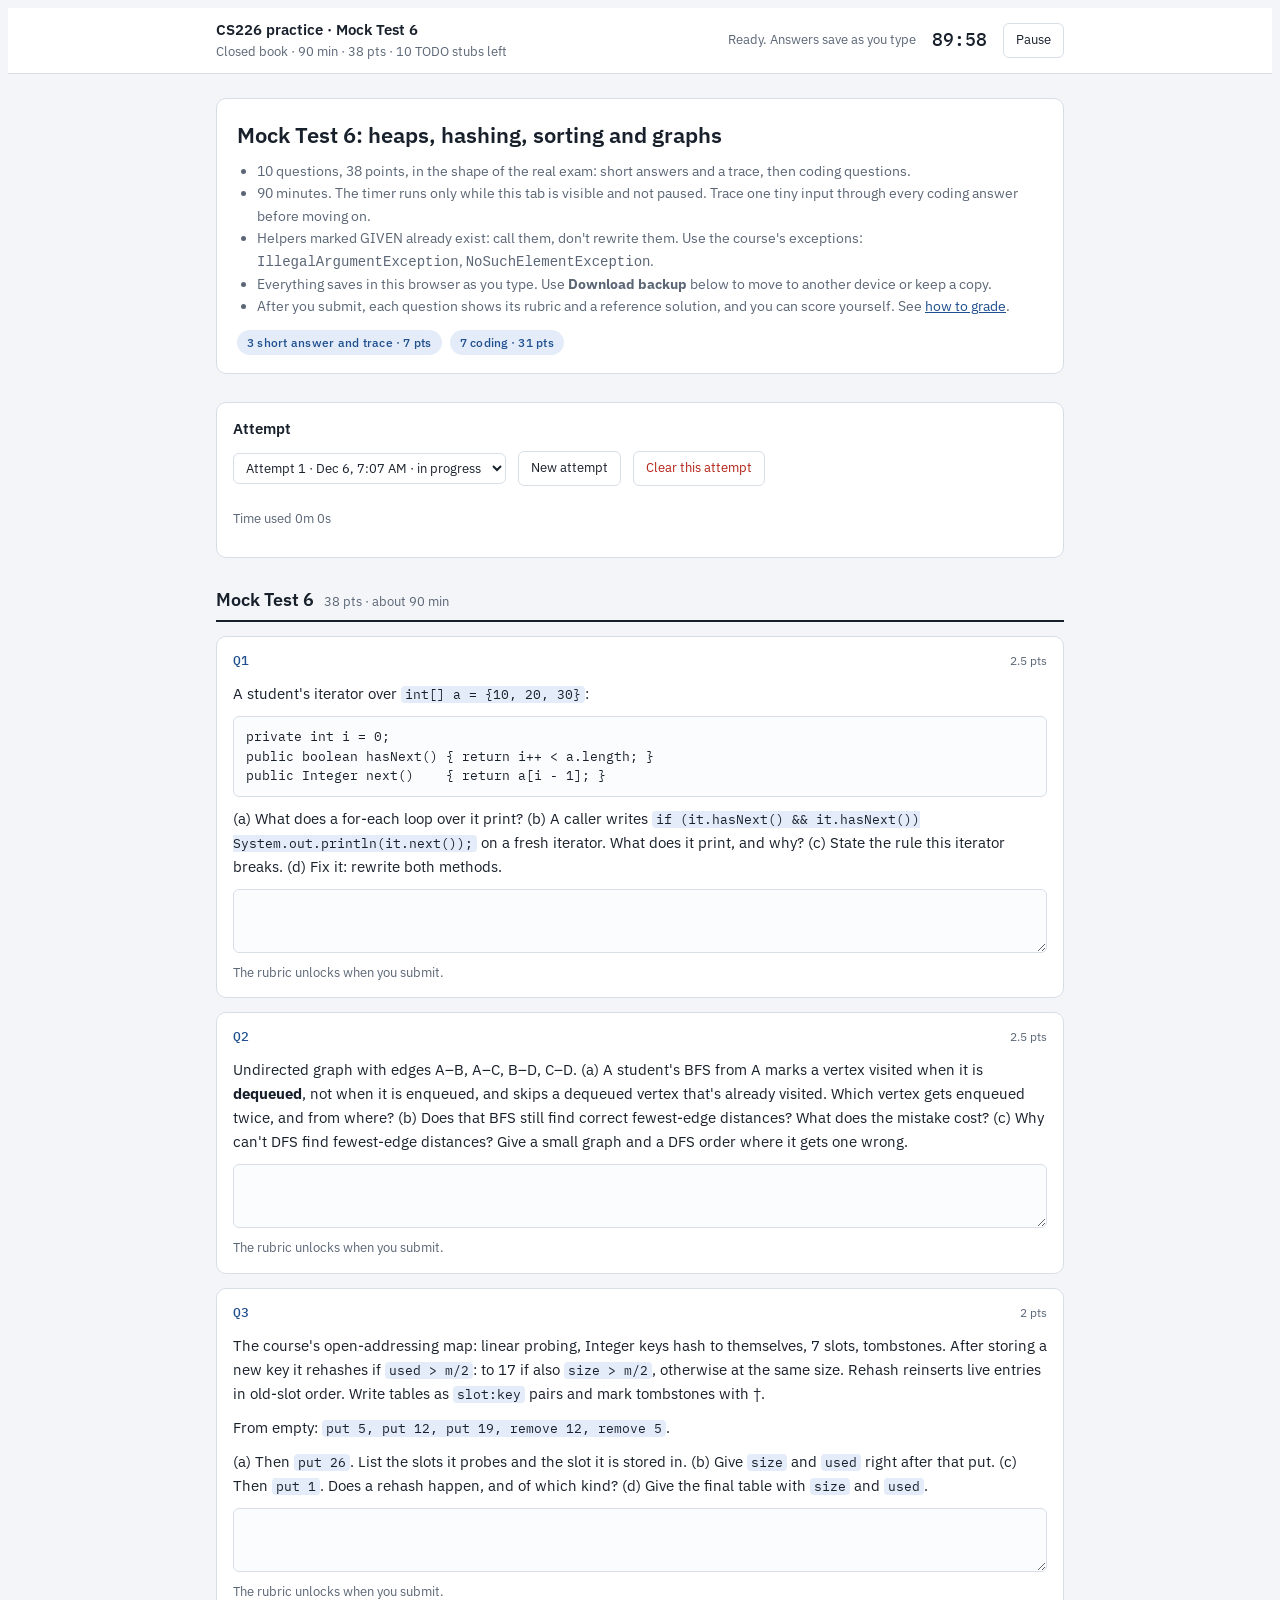
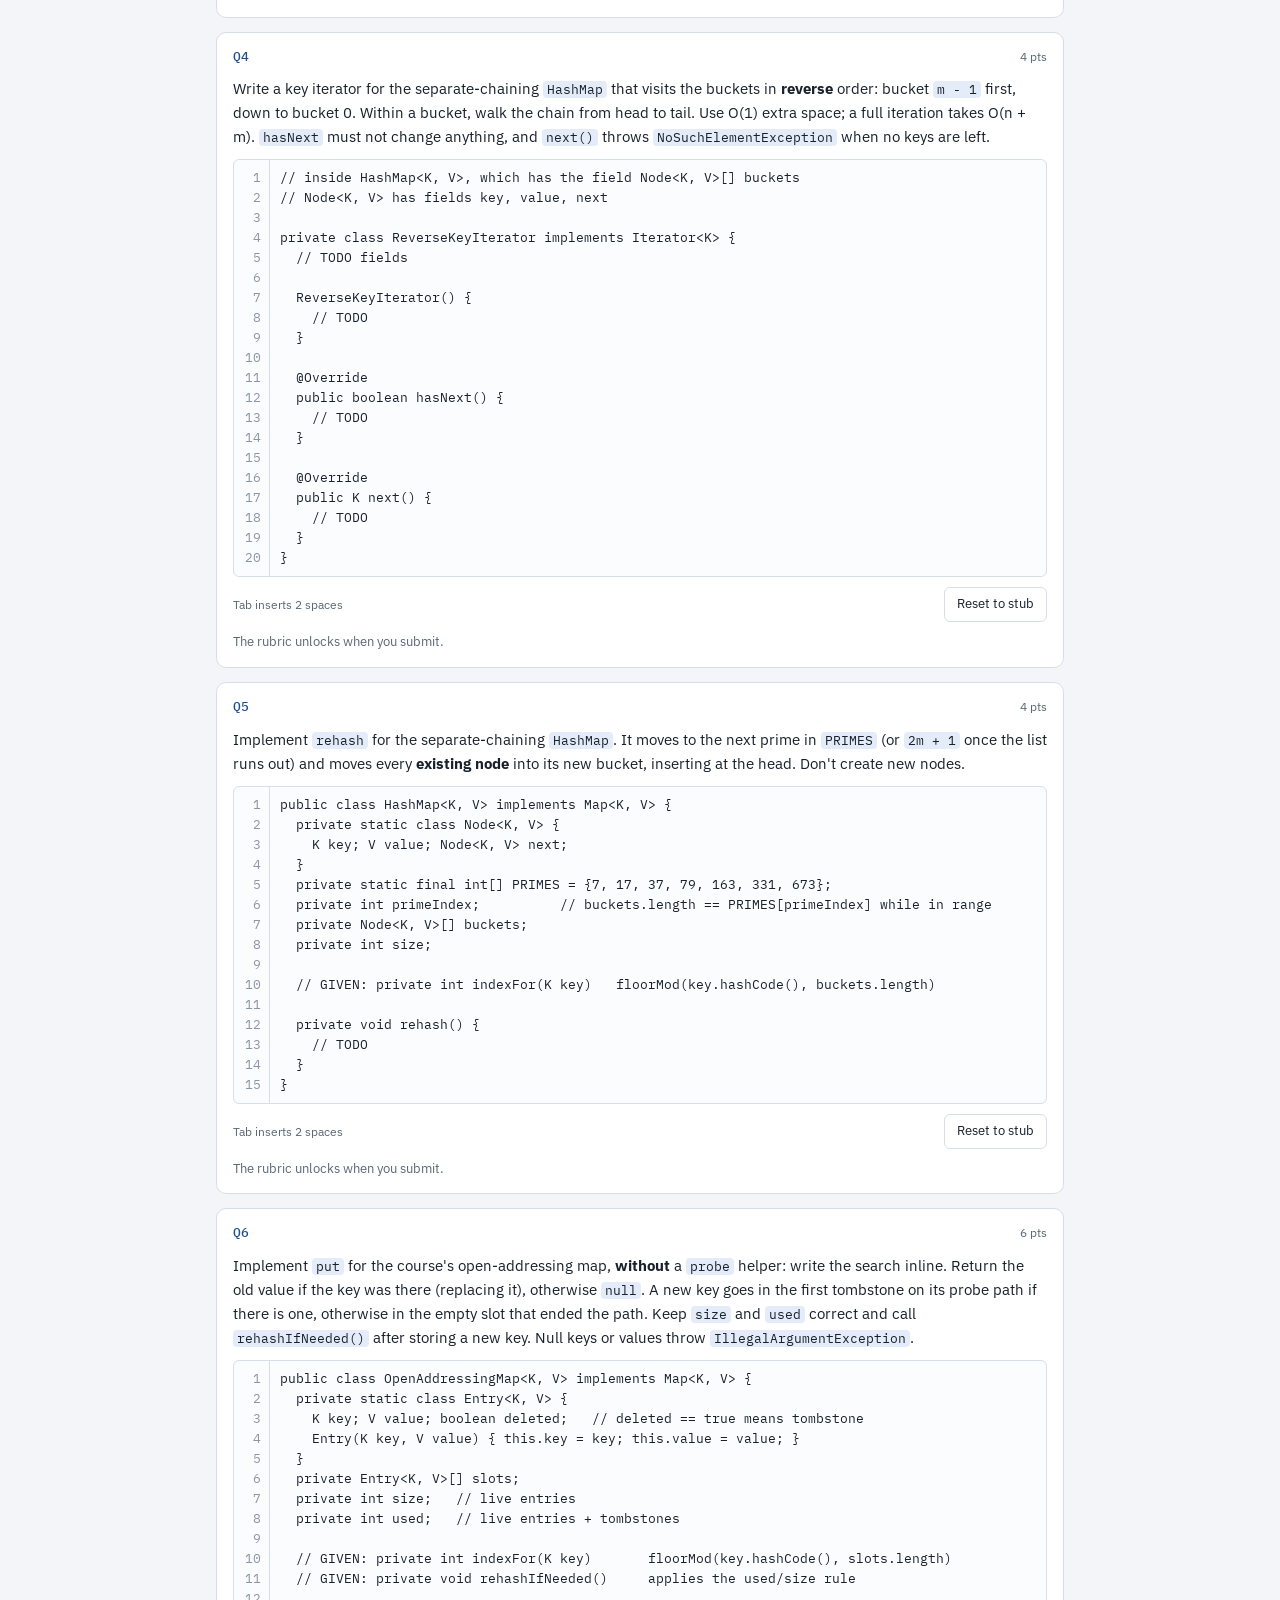
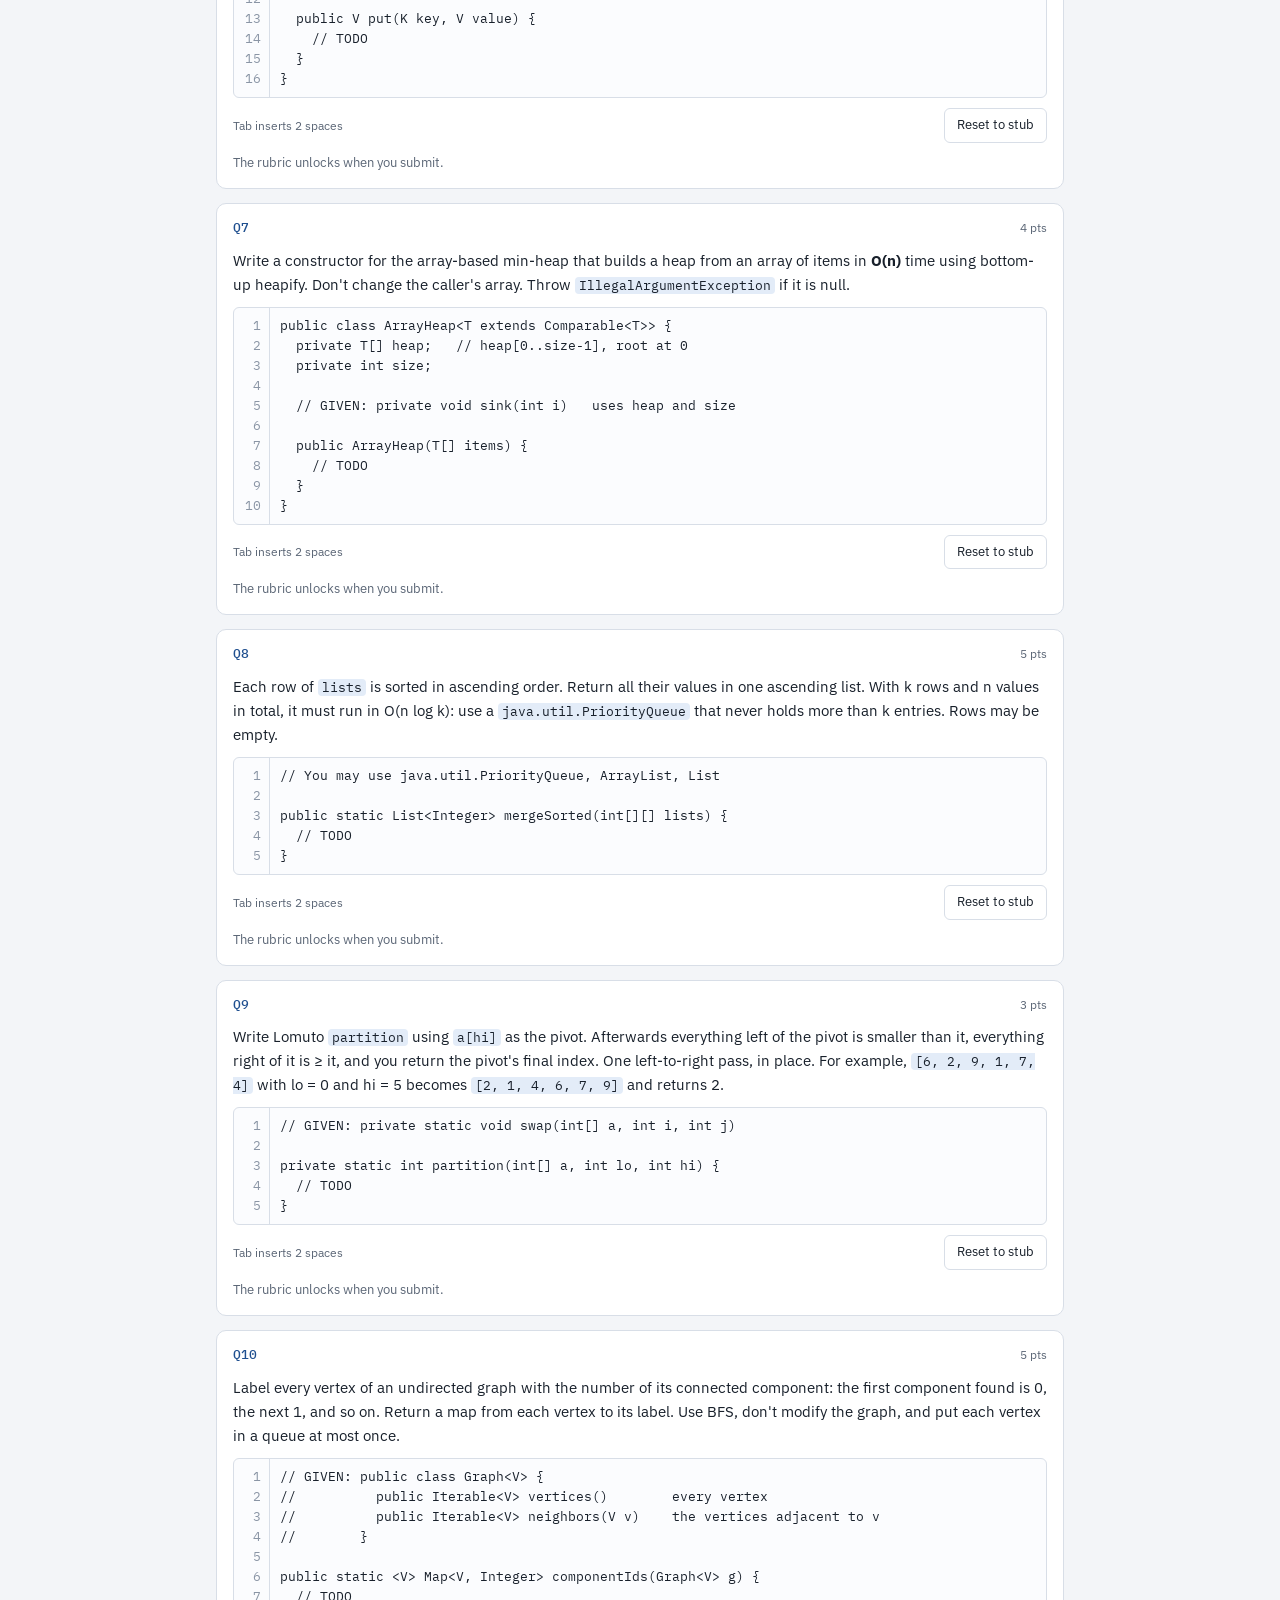
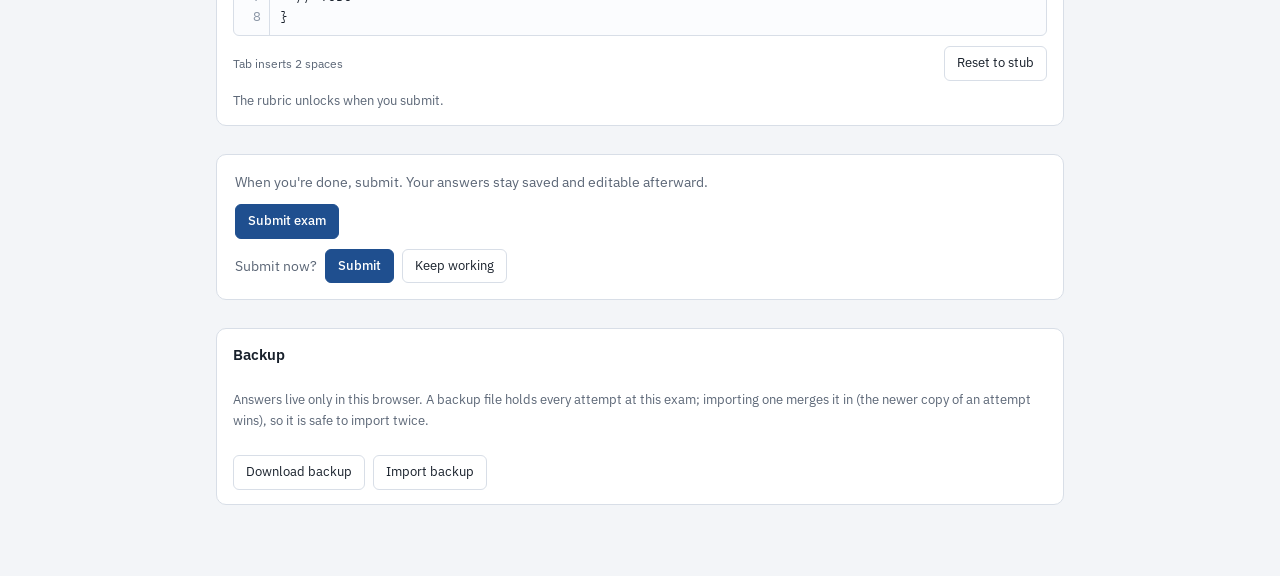
==== exams/mock-6.html @ 5796850c "Add Mock Test 6 Iterators, BFS marking and DFS distances, tombstone reuse with a same-size rehash, r" ====
<!doctype html>
<html lang="en">
<head>
<meta charset="utf-8">
<meta name="viewport" content="width=device-width,initial-scale=1,viewport-fit=cover">
<title>CS226 Mock Test 6</title>
<link rel="icon" href="data:image/svg+xml,%3Csvg xmlns=%27http://www.w3.org/2000/svg%27 viewBox=%270 0 16 16%27%3E%3Crect width=%2716%27 height=%2716%27 rx=%273%27 fill=%27%231f4f8f%27/%3E%3C/svg%3E">
<link rel="preconnect" href="https://fonts.googleapis.com">
<link rel="preconnect" href="https://fonts.gstatic.com" crossorigin>
<link rel="stylesheet" href="https://fonts.googleapis.com/css2?family=IBM+Plex+Sans:wght@400;500;600&family=IBM+Plex+Mono:wght@400;500&display=swap">
<link rel="stylesheet" href="../assets/site.css">
</head>
<body>
<div class="bar">
  <div class="bar-in">
    <div>
      <div class="bar-title"><a href="../index.html">CS226 practice</a> · Mock Test 6</div>
      <div class="bar-sub">Closed book · 90 min · 38 pts · <span id="todoCount">0</span> TODO stubs left</div>
    </div>
    <span class="spacer"></span>
    <span class="status" id="status" aria-live="polite">Loading…</span>
    <span class="timer" id="timer" aria-label="Time remaining">90:00</span>
    <button id="pauseBtn" type="button">Pause</button>
  </div>
</div>

<main class="wrap">
  <div class="banner err" id="storageBanner" hidden><span class="msg"></span><button type="button" onclick="document.getElementById('exportBtn').click()">Download backup</button></div>
  <div class="banner" id="tabBanner" hidden><span class="msg">This exam was changed in another tab while you were typing here.</span><button type="button" id="loadTheirsBtn">Load the other tab's version</button><button type="button" id="keepMineBtn">Keep mine</button></div>

  <div class="cover">
    <h1>Mock Test 6: heaps, hashing, sorting and graphs</h1>
    <ul>
      <li>10 questions, 38 points, in the shape of the real exam: short answers and a trace, then coding questions.</li>
      <li>90 minutes. The timer runs only while this tab is visible and not paused. Trace one tiny input through every coding answer before moving on.</li>
      <li>Helpers marked GIVEN already exist: call them, don't rewrite them. Use the course's exceptions: <code>IllegalArgumentException</code>, <code>NoSuchElementException</code>.</li>
      <li>Everything saves in this browser as you type. Use <b>Download backup</b> below to move to another device or keep a copy.</li>
      <li>After you submit, each question shows its rubric and a reference solution, and you can score yourself. See <a href="https://github.com/ramlukn/cs226-exam3-practice/blob/main/docs/grading.md">how to grade</a>.</li>
    </ul>
    <div class="rubric"><span class="chip">3 short answer and trace · 7 pts</span><span class="chip">7 coding · 31 pts</span></div>
  </div>

  <div class="panel" aria-labelledby="attH">
    <h2 id="attH">Attempt</h2>
    <div class="attempt-row">
      <select id="attemptSelect" aria-label="Choose an attempt"></select>
      <button type="button" id="newAttemptBtn">New attempt</button>
      <button type="button" id="deleteAttemptBtn" class="danger">Delete this attempt</button>
    </div>
    <p class="small" id="attemptInfo"></p>
  </div>

  <section class="part" aria-labelledby="pa">
    <div class="part-h"><h2 id="pa">Mock Test 6</h2><span>38 pts · about 90 min</span></div>
<div class="q"><div class="q-h"><span class="q-id">Q1</span><span class="q-pts">2.5 pts</span></div><p>A student's iterator over <code>int[] a = {10, 20, 30}</code>:</p>
<pre class="show">private int i = 0;
public boolean hasNext() { return i++ &lt; a.length; }
public Integer next()    { return a[i - 1]; }</pre>
<p>(a) What does a for-each loop over it print? (b) A caller writes <code>if (it.hasNext() &amp;&amp; it.hasNext()) System.out.println(it.next());</code> on a fresh iterator. What does it print, and why? (c) State the rule this iterator breaks. (d) Fix it: rewrite both methods.</p><textarea class="ans field ex" id="Q1" aria-label="Answer Q1"></textarea><p class="lock">The rubric unlocks when you submit.</p><details class="rub exam" hidden><summary>Rubric and reference solution</summary><p class="rub-h">2.5 pts. Start from 0 and add each item the answer earns; penalties come off at the end.</p><ul class="items"><li><b>+0.5</b><span>(a) 10 20 30: a for-each calls hasNext exactly once before each next, so the extra increment lines up</span></li><li><b>+0.75</b><span>(b) Prints 20: each hasNext call moves i, so the second call skips 10</span></li><li><b>+0.75</b><span>(c) hasNext must not change the iterator's state: callers may call it any number of times before next</span></li><li><b>+0.5</b><span>(d) <code>hasNext</code> returns <code>i &lt; a.length</code>; <code>next</code> checks hasNext (throwing NoSuchElementException), then returns <code>a[i++]</code></span></li><li class="pen"><b>−0.125</b><span>Right outputs with no reason</span></li></ul><div class="refsol"><p>(a) 10 20 30. (b) First hasNext: 0 &lt; 3, i becomes 1. Second: 1 &lt; 3, i becomes 2. <code>next()</code> returns <code>a[1]</code> = 20. (c) <code>hasNext</code> only looks; <code>next</code> is the only method that moves. (d)</p>
<pre class="show">public boolean hasNext() { return i &lt; a.length; }
public Integer next() {
  if (!hasNext()) throw new NoSuchElementException();
  return a[i++];
}</pre></div></details><label class="score" hidden>Your score <input type="number" class="sc" data-for="Q1" min="0" max="2.5" step="0.125" inputmode="decimal"> / 2.5</label></div>
<div class="q"><div class="q-h"><span class="q-id">Q2</span><span class="q-pts">2.5 pts</span></div><p>Undirected graph with edges A–B, A–C, B–D, C–D. (a) A student's BFS from A marks a vertex visited when it is <b>dequeued</b>, not when it is enqueued, and skips a dequeued vertex that's already visited. Which vertex gets enqueued twice, and from where? (b) Does that BFS still find correct fewest-edge distances? What does the mistake cost? (c) Why can't DFS find fewest-edge distances? Give a small graph and a DFS order where it gets one wrong.</p><textarea class="ans field ex" id="Q2" aria-label="Answer Q2"></textarea><p class="lock">The rubric unlocks when you submit.</p><details class="rub exam" hidden><summary>Rubric and reference solution</summary><p class="rub-h">2.5 pts. Start from 0 and add each item the answer earns; penalties come off at the end.</p><ul class="items"><li><b>+0.75</b><span>(a) D: enqueued once from B and again from C, because neither saw it marked</span></li><li><b>+0.75</b><span>(b) The distances are still right (the first copy of D dequeued has the smallest distance, the second is skipped), but the queue can hold duplicates: up to O(E) entries instead of O(V), and extra work</span></li><li><b>+1</b><span>(c) DFS goes deep along one path, so it can reach a vertex by a long path first. Example: triangle A–B, B–C, A–C; DFS from A visits B then C through B, giving C distance 2, but the edge A–C makes it 1</span></li><li class="pen"><b>−0.125</b><span>Says DFS is wrong without an example or a reason</span></li></ul><div class="refsol"><p>(a) Dequeue A, enqueue B and C (unmarked). Dequeue B, mark it, enqueue D. Dequeue C, mark it, D is still unmarked, so enqueue D again. (b) Correct distances, because BFS still dequeues in distance order and the second D is skipped. Cost: duplicate queue entries, up to one per edge. (c) DFS records the distance along the path it happens to take, which is not always the shortest one. BFS explores in rings of increasing distance, so its first visit is by a shortest path.</p></div></details><label class="score" hidden>Your score <input type="number" class="sc" data-for="Q2" min="0" max="2.5" step="0.125" inputmode="decimal"> / 2.5</label></div>
<div class="q"><div class="q-h"><span class="q-id">Q3</span><span class="q-pts">2 pts</span></div><p>The course's open-addressing map: linear probing, Integer keys hash to themselves, 7 slots, tombstones. After storing a new key it rehashes if <code>used &gt; m/2</code>: to 17 if also <code>size &gt; m/2</code>, otherwise at the same size. Rehash reinserts live entries in old-slot order. Write tables as <code>slot:key</code> pairs and mark tombstones with †.</p>
<p>From empty: <code>put 5, put 12, put 19, remove 12, remove 5</code>.</p>
<p>(a) Then <code>put 26</code>. List the slots it probes and the slot it is stored in. (b) Give <code>size</code> and <code>used</code> right after that put. (c) Then <code>put 1</code>. Does a rehash happen, and of which kind? (d) Give the final table with <code>size</code> and <code>used</code>.</p><textarea class="ans field ex" id="Q3" aria-label="Answer Q3"></textarea><p class="lock">The rubric unlocks when you submit.</p><details class="rub exam" hidden><summary>Rubric and reference solution</summary><p class="rub-h">2 pts. Start from 0 and add each item the answer earns; penalties come off at the end.</p><ul class="items"><li><b>+0.5</b><span>(a) Probes 5†, 6†, 0 (key 19), 1 (empty), then stores in slot 5, the first tombstone</span></li><li><b>+0.5</b><span>(b) size 2, used 3 (reusing a tombstone doesn't raise used)</span></li><li><b>+0.5</b><span>(c) 1 goes in slot 1, so used = 4 &gt; 3.5 but size = 3, which isn't: a same-size rehash</span></li><li><b>+0.5</b><span>(d) Final 7-slot table: 1:1, 5:19, 6:26, with size = used = 3</span></li><li class="pen"><b>−0.25</b><span>Gives keys without slot numbers, or stores 26 at a tombstone without probing to the empty slot</span></li></ul><div class="refsol"><pre class="show">put 5:  slot 5            put 12: 5 → 6            put 19: 5, 6 → 0
        used 3  size 3
remove 12: 6 = 12†        remove 5: 5 = 5†         used 3  size 1

(a) put 26: 26 % 7 = 5 → 5† (first tombstone, remember), 6†, 0 (19), 1 empty
            → store in slot 5
(b) size 2, used 3
(c) put 1: slot 1 empty → store. used 4 &gt; 3.5, size 3 → same-size rehash
(d) old-slot order: 0:19 → 5,  1:1 → 1,  5:26 → 5 taken → 6
    final m=7: 1:1  5:19  6:26     size 3  used 3</pre></div></details><label class="score" hidden>Your score <input type="number" class="sc" data-for="Q3" min="0" max="2" step="0.125" inputmode="decimal"> / 2</label></div>
<div class="q"><div class="q-h"><span class="q-id">Q4</span><span class="q-pts">4 pts</span></div><p>Write a key iterator for the separate-chaining <code>HashMap</code> that visits the buckets in <b>reverse</b> order: bucket <code>m - 1</code> first, down to bucket 0. Within a bucket, walk the chain from head to tail. Use O(1) extra space; a full iteration takes O(n + m). <code>hasNext</code> must not change anything, and <code>next()</code> throws <code>NoSuchElementException</code> when no keys are left.</p><div class="ed"><div class="ln" aria-hidden="true"></div><textarea class="code field ex" id="Q4" spellcheck="false" autocomplete="off" autocapitalize="off" aria-label="Code for Q4">// inside HashMap&lt;K, V&gt;, which has the field Node&lt;K, V&gt;[] buckets
// Node&lt;K, V&gt; has fields key, value, next

private class ReverseKeyIterator implements Iterator&lt;K&gt; {
  // TODO fields

  ReverseKeyIterator() {
    // TODO
  }

  @Override
  public boolean hasNext() {
    // TODO
  }

  @Override
  public K next() {
    // TODO
  }
}</textarea></div><div class="ed-foot"><span>Tab inserts 2 spaces</span><span class="spacer"></span><button type="button" class="resetBtn" data-for="Q4">Reset to stub</button></div><p class="lock">The rubric unlocks when you submit.</p><details class="rub exam" hidden><summary>Rubric and reference solution</summary><p class="rub-h">4 pts. Start from 0 and add each item the answer earns; penalties come off at the end.</p><ul class="items"><li><b>+0.5</b><span>Fields: the current node and the next bucket to look at, starting at <code>buckets.length - 1</code></span></li><li><b>+0.75</b><span>The constructor moves to the first key, skipping empty buckets</span></li><li><b>+0.5</b><span><code>hasNext</code> returns <code>curr != null</code>, with no side effects</span></li><li><b>+0.75</b><span><code>next</code> returns the current node's <b>key</b></span></li><li><b>+0.5</b><span>Moves along the chain with <code>curr.next</code></span></li><li><b>+0.75</b><span>When a chain ends, loops down to the next non-empty bucket, stopping below 0</span></li><li><b>+0.25</b><span>Throws <code>NoSuchElementException</code> when no keys are left</span></li><li class="pen"><b>−0.5</b><span>Copies the keys into a list or array first (O(n) space)</span></li><li class="pen"><b>−0.5</b><span>Visits buckets from 0 upward instead of in reverse</span></li><li class="pen"><b>−0.125</b><span>Minor logic or major syntax errors showing lack of understanding</span></li></ul><div class="refsol"><pre class="show">private class ReverseKeyIterator implements Iterator&lt;K&gt; {
  private Node&lt;K, V&gt; curr;                 // node next() returns; null means done
  private int slot = buckets.length - 1;   // next bucket to examine, counting DOWN

  ReverseKeyIterator() {
    advance();                             // land on the first key
  }

  private void advance() {
    if (curr != null) curr = curr.next;    // same chain: step along it
    while (curr == null &amp;&amp; slot &gt;= 0) {    // chain over: find the next non-empty bucket below
      curr = buckets[slot];
      slot--;
    }
  }

  @Override
  public boolean hasNext() {
    return curr != null;
  }

  @Override
  public K next() {
    if (!hasNext()) throw new NoSuchElementException();
    K key = curr.key;
    advance();
    return key;
  }
}</pre><p>Identical to the usual key iterator except the bucket index starts at <code>buckets.length - 1</code>, counts down, and stops at <code>slot &gt;= 0</code>. Writing <code>advance()</code> once and calling it from both the constructor and <code>next</code> covers every case.</p></div></details><label class="score" hidden>Your score <input type="number" class="sc" data-for="Q4" min="0" max="4" step="0.125" inputmode="decimal"> / 4</label></div>
<div class="q"><div class="q-h"><span class="q-id">Q5</span><span class="q-pts">4 pts</span></div><p>Implement <code>rehash</code> for the separate-chaining <code>HashMap</code>. It moves to the next prime in <code>PRIMES</code> (or <code>2m + 1</code> once the list runs out) and moves every <b>existing node</b> into its new bucket, inserting at the head. Don't create new nodes.</p><div class="ed"><div class="ln" aria-hidden="true"></div><textarea class="code field ex" id="Q5" spellcheck="false" autocomplete="off" autocapitalize="off" aria-label="Code for Q5">public class HashMap&lt;K, V&gt; implements Map&lt;K, V&gt; {
  private static class Node&lt;K, V&gt; {
    K key; V value; Node&lt;K, V&gt; next;
  }
  private static final int[] PRIMES = {7, 17, 37, 79, 163, 331, 673};
  private int primeIndex;          // buckets.length == PRIMES[primeIndex] while in range
  private Node&lt;K, V&gt;[] buckets;
  private int size;

  // GIVEN: private int indexFor(K key)   floorMod(key.hashCode(), buckets.length)

  private void rehash() {
    // TODO
  }
}</textarea></div><div class="ed-foot"><span>Tab inserts 2 spaces</span><span class="spacer"></span><button type="button" class="resetBtn" data-for="Q5">Reset to stub</button></div><p class="lock">The rubric unlocks when you submit.</p><details class="rub exam" hidden><summary>Rubric and reference solution</summary><p class="rub-h">4 pts. Start from 0 and add each item the answer earns; penalties come off at the end.</p><ul class="items"><li><b>+0.5</b><span>Picks the new capacity: advances <code>primeIndex</code>, or <code>2m + 1</code> past the end of the list</span></li><li><b>+0.5</b><span>Keeps a reference to the old array and allocates the new one before reinserting</span></li><li><b>+0.5</b><span>Visits every old bucket and every node in its chain</span></li><li><b>+0.75</b><span>Saves <code>curr.next</code> before relinking the node</span></li><li><b>+0.75</b><span>Computes the new bucket with the <b>new</b> length</span></li><li><b>+0.75</b><span>Inserts at the head: <code>curr.next = buckets[i]; buckets[i] = curr;</code></span></li><li><b>+0.25</b><span>Leaves <code>size</code> unchanged</span></li><li class="pen"><b>−0.5</b><span>Creates new nodes (or calls put, which does) instead of moving the existing ones</span></li><li class="pen"><b>−0.25</b><span>Indexes with the old length</span></li><li class="pen"><b>−0.125</b><span>Minor logic or major syntax errors showing lack of understanding</span></li></ul><div class="refsol"><pre class="show">@SuppressWarnings(&quot;unchecked&quot;)
private void rehash() {
  Node&lt;K, V&gt;[] old = buckets;
  int capacity = (primeIndex + 1 &lt; PRIMES.length)
      ? PRIMES[++primeIndex]
      : 2 * old.length + 1;
  buckets = (Node&lt;K, V&gt;[]) new Node[capacity];   // indexFor now uses the new length
  for (int b = 0; b &lt; old.length; b++) {
    Node&lt;K, V&gt; curr = old[b];
    while (curr != null) {
      Node&lt;K, V&gt; next = curr.next;               // save it: relinking overwrites curr.next
      int i = indexFor(curr.key);
      curr.next = buckets[i];                    // insert at the head of the new bucket
      buckets[i] = curr;
      curr = next;
    }
  }                                              // size is unchanged: same nodes, new places
}</pre><p>Without saving <code>next</code> first, the line <code>curr.next = buckets[i]</code> cuts the old chain, and the rest of it is lost.</p></div></details><label class="score" hidden>Your score <input type="number" class="sc" data-for="Q5" min="0" max="4" step="0.125" inputmode="decimal"> / 4</label></div>
<div class="q"><div class="q-h"><span class="q-id">Q6</span><span class="q-pts">6 pts</span></div><p>Implement <code>put</code> for the course's open-addressing map, <b>without</b> a <code>probe</code> helper: write the search inline. Return the old value if the key was there (replacing it), otherwise <code>null</code>. A new key goes in the first tombstone on its probe path if there is one, otherwise in the empty slot that ended the path. Keep <code>size</code> and <code>used</code> correct and call <code>rehashIfNeeded()</code> after storing a new key. Null keys or values throw <code>IllegalArgumentException</code>.</p><div class="ed"><div class="ln" aria-hidden="true"></div><textarea class="code field ex" id="Q6" spellcheck="false" autocomplete="off" autocapitalize="off" aria-label="Code for Q6">public class OpenAddressingMap&lt;K, V&gt; implements Map&lt;K, V&gt; {
  private static class Entry&lt;K, V&gt; {
    K key; V value; boolean deleted;   // deleted == true means tombstone
    Entry(K key, V value) { this.key = key; this.value = value; }
  }
  private Entry&lt;K, V&gt;[] slots;
  private int size;   // live entries
  private int used;   // live entries + tombstones

  // GIVEN: private int indexFor(K key)       floorMod(key.hashCode(), slots.length)
  // GIVEN: private void rehashIfNeeded()     applies the used/size rule

  public V put(K key, V value) {
    // TODO
  }
}</textarea></div><div class="ed-foot"><span>Tab inserts 2 spaces</span><span class="spacer"></span><button type="button" class="resetBtn" data-for="Q6">Reset to stub</button></div><p class="lock">The rubric unlocks when you submit.</p><details class="rub exam" hidden><summary>Rubric and reference solution</summary><p class="rub-h">6 pts. Start from 0 and add each item the answer earns; penalties come off at the end.</p><ul class="items"><li><b>+0.25</b><span>Throws <code>IllegalArgumentException</code> for a null key or value</span></li><li><b>+0.5</b><span>Starts at <code>indexFor(key)</code></span></li><li><b>+0.75</b><span>Loops until an empty (null) slot</span></li><li><b>+0.75</b><span>Remembers only the <b>first</b> tombstone and keeps searching past it</span></li><li><b>+0.75</b><span>Never matches a key against a tombstone</span></li><li><b>+0.75</b><span>On a live <code>equals</code> match: replaces the value and returns the old one (no size or used change)</span></li><li><b>+0.5</b><span>Steps with <code>i = (i + 1) % slots.length</code></span></li><li><b>+0.75</b><span>Stores a new key in the first tombstone if there was one, otherwise in the empty slot</span></li><li><b>+0.5</b><span>Increments <code>used</code> only when it filled an empty slot; increments <code>size</code> either way</span></li><li><b>+0.5</b><span>Calls <code>rehashIfNeeded()</code> after storing, then returns null</span></li><li class="pen"><b>−1</b><span>Stores at the first tombstone without searching on, so a key further along can end up stored twice</span></li><li class="pen"><b>−0.25</b><span>Calls <code>rehashIfNeeded()</code> before the key is stored, or on a replace</span></li><li class="pen"><b>−0.25</b><span>Compares keys with <code>==</code></span></li><li class="pen"><b>−0.125</b><span>Minor logic or major syntax errors showing lack of understanding</span></li></ul><div class="refsol"><pre class="show">public V put(K key, V value) {
  if (key == null || value == null) throw new IllegalArgumentException();
  int i = indexFor(key);
  int firstTombstone = -1;
  while (slots[i] != null) {                       // only an empty slot ends the search
    if (slots[i].deleted) {
      if (firstTombstone == -1) firstTombstone = i; // remember the first one, keep going
    } else if (slots[i].key.equals(key)) {
      V old = slots[i].value;                      // key already here: replace
      slots[i].value = value;
      return old;
    }
    i = (i + 1) % slots.length;
  }
  if (firstTombstone != -1) {
    i = firstTombstone;                            // reuse it: used stays the same
  } else {
    used++;                                        // filling an empty slot
  }
  slots[i] = new Entry&lt;&gt;(key, value);
  size++;
  rehashIfNeeded();                                // after the new key is stored
  return null;
}</pre></div></details><label class="score" hidden>Your score <input type="number" class="sc" data-for="Q6" min="0" max="6" step="0.125" inputmode="decimal"> / 6</label></div>
<div class="q"><div class="q-h"><span class="q-id">Q7</span><span class="q-pts">4 pts</span></div><p>Write a constructor for the array-based min-heap that builds a heap from an array of items in <b>O(n)</b> time using bottom-up heapify. Don't change the caller's array. Throw <code>IllegalArgumentException</code> if it is null.</p><div class="ed"><div class="ln" aria-hidden="true"></div><textarea class="code field ex" id="Q7" spellcheck="false" autocomplete="off" autocapitalize="off" aria-label="Code for Q7">public class ArrayHeap&lt;T extends Comparable&lt;T&gt;&gt; {
  private T[] heap;   // heap[0..size-1], root at 0
  private int size;

  // GIVEN: private void sink(int i)   uses heap and size

  public ArrayHeap(T[] items) {
    // TODO
  }
}</textarea></div><div class="ed-foot"><span>Tab inserts 2 spaces</span><span class="spacer"></span><button type="button" class="resetBtn" data-for="Q7">Reset to stub</button></div><p class="lock">The rubric unlocks when you submit.</p><details class="rub exam" hidden><summary>Rubric and reference solution</summary><p class="rub-h">4 pts. Start from 0 and add each item the answer earns; penalties come off at the end.</p><ul class="items"><li><b>+0.25</b><span>Throws <code>IllegalArgumentException</code> for null</span></li><li><b>+0.75</b><span>Copies the items into the heap's own array (e.g. <code>Arrays.copyOf</code>), so the caller's array isn't changed</span></li><li><b>+0.5</b><span>Sets <code>size</code> to the number of items before sinking</span></li><li><b>+1</b><span>Sinks from index <code>size / 2 - 1</code> down to 0</span></li><li><b>+0.75</b><span>Goes from the bottom up (the root last), so each sink starts with both subtrees already heaps</span></li><li><b>+0.75</b><span>Doesn't insert the items one by one with swim (that is O(n log n))</span></li><li class="pen"><b>−0.5</b><span>Sinks from the root down to the leaves (top-down): the result isn't always a heap</span></li><li class="pen"><b>−0.125</b><span>Minor logic or major syntax errors showing lack of understanding</span></li></ul><div class="refsol"><pre class="show">public ArrayHeap(T[] items) {
  if (items == null) throw new IllegalArgumentException();
  heap = Arrays.copyOf(items, Math.max(1, items.length));   // copy: don&#x27;t change the caller&#x27;s array
  size = items.length;
  for (int i = size / 2 - 1; i &gt;= 0; i--) {                 // last internal node up to the root
    sink(i);
  }
}</pre><p>Indices from <code>size / 2</code> on are leaves, which are already heaps, so the loop starts at the last internal node. An empty array gives <code>size / 2 - 1 = -1</code>, so the loop doesn't run at all.</p></div></details><label class="score" hidden>Your score <input type="number" class="sc" data-for="Q7" min="0" max="4" step="0.125" inputmode="decimal"> / 4</label></div>
<div class="q"><div class="q-h"><span class="q-id">Q8</span><span class="q-pts">5 pts</span></div><p>Each row of <code>lists</code> is sorted in ascending order. Return all their values in one ascending list. With k rows and n values in total, it must run in O(n log k): use a <code>java.util.PriorityQueue</code> that never holds more than k entries. Rows may be empty.</p><div class="ed"><div class="ln" aria-hidden="true"></div><textarea class="code field ex" id="Q8" spellcheck="false" autocomplete="off" autocapitalize="off" aria-label="Code for Q8">// You may use java.util.PriorityQueue, ArrayList, List

public static List&lt;Integer&gt; mergeSorted(int[][] lists) {
  // TODO
}</textarea></div><div class="ed-foot"><span>Tab inserts 2 spaces</span><span class="spacer"></span><button type="button" class="resetBtn" data-for="Q8">Reset to stub</button></div><p class="lock">The rubric unlocks when you submit.</p><details class="rub exam" hidden><summary>Rubric and reference solution</summary><p class="rub-h">5 pts. Start from 0 and add each item the answer earns; penalties come off at the end.</p><ul class="items"><li><b>+0.5</b><span>Creates a PriorityQueue ordered by value (e.g. a comparator on <code>int[]{value, row, index}</code>)</span></li><li><b>+1</b><span>Seeds it with the first value of every non-empty row, along with which row and position it came from</span></li><li><b>+0.5</b><span>Loops while the queue is not empty</span></li><li><b>+0.75</b><span>Removes the smallest entry and appends its value to the result</span></li><li><b>+1</b><span>Adds the next value from the <b>same row</b> (if there is one)</span></li><li><b>+0.5</b><span>Skips empty rows without crashing</span></li><li><b>+0.75</b><span>Never holds more than one entry per row, so the queue size stays ≤ k</span></li><li class="pen"><b>−1</b><span>Puts all n values into the queue at once (O(n log n), queue of size n)</span></li><li class="pen"><b>−0.5</b><span>Concatenates and sorts instead of merging</span></li><li class="pen"><b>−0.125</b><span>Minor logic or major syntax errors showing lack of understanding</span></li></ul><div class="refsol"><pre class="show">public static List&lt;Integer&gt; mergeSorted(int[][] lists) {
  List&lt;Integer&gt; out = new ArrayList&lt;&gt;();
  // each entry is {value, which list, position in that list}, smallest value first
  PriorityQueue&lt;int[]&gt; pq = new PriorityQueue&lt;&gt;((x, y) -&gt; Integer.compare(x[0], y[0]));
  for (int r = 0; r &lt; lists.length; r++) {
    if (lists[r].length &gt; 0) pq.add(new int[]{lists[r][0], r, 0});   // first of every non-empty list
  }
  while (!pq.isEmpty()) {
    int[] e = pq.remove();                      // the smallest remaining value overall
    out.add(e[0]);
    int r = e[1], next = e[2] + 1;
    if (next &lt; lists[r].length) {
      pq.add(new int[]{lists[r][next], r, next});   // replace it with the next one from the same list
    }
  }
  return out;
}</pre><p>Each value enters and leaves the queue once, and the queue holds at most k entries, so each operation is O(log k): O(n log k) in total. Storing the row and position with the value is what lets you find "the next one from the same row".</p></div></details><label class="score" hidden>Your score <input type="number" class="sc" data-for="Q8" min="0" max="5" step="0.125" inputmode="decimal"> / 5</label></div>
<div class="q"><div class="q-h"><span class="q-id">Q9</span><span class="q-pts">3 pts</span></div><p>Write Lomuto <code>partition</code> using <code>a[hi]</code> as the pivot. Afterwards everything left of the pivot is smaller than it, everything right of it is ≥ it, and you return the pivot's final index. One left-to-right pass, in place. For example, <code>[6, 2, 9, 1, 7, 4]</code> with lo = 0 and hi = 5 becomes <code>[2, 1, 4, 6, 7, 9]</code> and returns 2.</p><div class="ed"><div class="ln" aria-hidden="true"></div><textarea class="code field ex" id="Q9" spellcheck="false" autocomplete="off" autocapitalize="off" aria-label="Code for Q9">// GIVEN: private static void swap(int[] a, int i, int j)

private static int partition(int[] a, int lo, int hi) {
  // TODO
}</textarea></div><div class="ed-foot"><span>Tab inserts 2 spaces</span><span class="spacer"></span><button type="button" class="resetBtn" data-for="Q9">Reset to stub</button></div><p class="lock">The rubric unlocks when you submit.</p><details class="rub exam" hidden><summary>Rubric and reference solution</summary><p class="rub-h">3 pts. Start from 0 and add each item the answer earns; penalties come off at the end.</p><ul class="items"><li><b>+0.5</b><span>Takes <code>pivot = a[hi]</code></span></li><li><b>+0.5</b><span>Keeps a boundary starting at <code>lo</code>: the next slot for a small value</span></li><li><b>+0.5</b><span>Scans <code>j</code> from <code>lo</code> up to <code>hi - 1</code></span></li><li><b>+0.75</b><span>When <code>a[j] &lt; pivot</code>, swaps it to the boundary and advances the boundary</span></li><li><b>+0.5</b><span>After the loop, swaps the pivot from <code>hi</code> to the boundary</span></li><li><b>+0.25</b><span>Returns the boundary</span></li><li class="pen"><b>−0.5</b><span>Loop includes <code>hi</code> itself, so the pivot is compared against itself and moved early</span></li><li class="pen"><b>−0.125</b><span>Minor logic or major syntax errors showing lack of understanding</span></li></ul><div class="refsol"><pre class="show">private static int partition(int[] a, int lo, int hi) {
  int pivot = a[hi];
  int i = lo;                        // a[lo..i-1] &lt; pivot
  for (int j = lo; j &lt; hi; j++) {    // a[i..j-1] &gt;= pivot
    if (a[j] &lt; pivot) {
      swap(a, i, j);
      i++;
    }
  }
  swap(a, i, hi);                    // pivot goes between the two regions
  return i;
}</pre><p>Trace: pivot 4, i = 0. j=0: 6 no. j=1: 2 &lt; 4, swap with 6, i = 1. j=2: 9 no. j=3: 1 &lt; 4, swap with 6, i = 2. j=4: 7 no. Final swap of slots 2 and 5 gives <code>[2, 1, 4, 6, 7, 9]</code>, return 2.</p></div></details><label class="score" hidden>Your score <input type="number" class="sc" data-for="Q9" min="0" max="3" step="0.125" inputmode="decimal"> / 3</label></div>
<div class="q"><div class="q-h"><span class="q-id">Q10</span><span class="q-pts">5 pts</span></div><p>Label every vertex of an undirected graph with the number of its connected component: the first component found is 0, the next 1, and so on. Return a map from each vertex to its label. Use BFS, don't modify the graph, and put each vertex in a queue at most once.</p><div class="ed"><div class="ln" aria-hidden="true"></div><textarea class="code field ex" id="Q10" spellcheck="false" autocomplete="off" autocapitalize="off" aria-label="Code for Q10">// GIVEN: public class Graph&lt;V&gt; {
//          public Iterable&lt;V&gt; vertices()        every vertex
//          public Iterable&lt;V&gt; neighbors(V v)    the vertices adjacent to v
//        }

public static &lt;V&gt; Map&lt;V, Integer&gt; componentIds(Graph&lt;V&gt; g) {
  // TODO
}</textarea></div><div class="ed-foot"><span>Tab inserts 2 spaces</span><span class="spacer"></span><button type="button" class="resetBtn" data-for="Q10">Reset to stub</button></div><p class="lock">The rubric unlocks when you submit.</p><details class="rub exam" hidden><summary>Rubric and reference solution</summary><p class="rub-h">5 pts. Start from 0 and add each item the answer earns; penalties come off at the end.</p><ul class="items"><li><b>+0.5</b><span>Creates the result map (which can double as the visited set) and a component counter starting at 0</span></li><li><b>+0.75</b><span>Loops over every vertex and starts a BFS only from vertices that have no label yet</span></li><li><b>+0.5</b><span>Labels the start vertex and enqueues it</span></li><li><b>+1</b><span>BFS: dequeue, iterate <code>g.neighbors(v)</code>, label and enqueue each unlabeled neighbor with the <b>same</b> counter value</span></li><li><b>+0.75</b><span>Increments the counter once per component, after its BFS finishes</span></li><li><b>+0.75</b><span>Every vertex ends up labeled, including isolated vertices with no edges</span></li><li><b>+0.75</b><span>Total work O(V + E): each vertex is enqueued once over the whole method</span></li><li class="pen"><b>−0.5</b><span>Increments the counter inside the BFS (per vertex) instead of per component</span></li><li class="pen"><b>−0.5</b><span>Modifies the graph</span></li><li class="pen"><b>−0.125</b><span>Minor logic or major syntax errors showing lack of understanding</span></li></ul><div class="refsol"><pre class="show">public static &lt;V&gt; Map&lt;V, Integer&gt; componentIds(Graph&lt;V&gt; g) {
  Map&lt;V, Integer&gt; id = new HashMap&lt;&gt;();        // also the visited set
  int next = 0;
  for (V s : g.vertices()) {
    if (id.containsKey(s)) continue;           // already in a component we found
    id.put(s, next);                           // s starts a new component
    Queue&lt;V&gt; queue = new ArrayDeque&lt;&gt;();
    queue.add(s);
    while (!queue.isEmpty()) {
      V v = queue.remove();
      for (V w : g.neighbors(v)) {
        if (!id.containsKey(w)) {              // check AND mark before enqueueing
          id.put(w, next);
          queue.add(w);
        }
      }
    }
    next++;                                    // only after the whole component is labeled
  }
  return id;
}</pre></div></details><label class="score" hidden>Your score <input type="number" class="sc" data-for="Q10" min="0" max="5" step="0.125" inputmode="decimal"> / 5</label></div>
  </section>

  <div class="submit" id="submitBox">
    <p class="note" id="submitNote">When you're done, submit. Your answers stay saved and editable afterward.</p>
    <div class="row" id="submitRow"><button type="button" class="primary" id="submitBtn">Submit exam</button></div>
    <div class="row" id="confirmRow" hidden>
      <span class="note" id="confirmText">Submit now?</span>
      <button type="button" class="primary" id="confirmBtn">Submit</button>
      <button type="button" id="cancelBtn">Keep working</button>
    </div>
    <div id="doneRow" hidden>
      <p class="tally">Self-graded: <b id="tally">0</b> / 38 <span class="note" id="tallyNote"></span></p>
      <p class="note">Score each question in the box under its rubric. For a second opinion, copy the grading prompt into Claude (or another AI) or send the answers file to a friend.</p>
      <div class="row" style="margin-top:8px">
        <button type="button" id="copyPromptBtn">Copy grading prompt</button>
        <button type="button" id="downloadMdBtn">Download answers (.md)</button>
        <span class="note" id="copyMsg"></span>
      </div>
      <textarea id="copyBox" hidden readonly aria-label="Grading prompt"></textarea>
    </div>
  </div>

  <div class="panel" aria-labelledby="bkH">
    <h2 id="bkH">Backup</h2>
    <p class="small">Answers live only in this browser. A backup file holds every attempt at this exam; importing one merges it in (the newer copy of an attempt wins), so it is safe to import twice.</p>
    <div class="row">
      <button type="button" id="exportBtn">Download backup</button>
      <label class="file-btn"><button type="button" onclick="this.nextElementSibling.click()">Import backup</button><input type="file" id="importInput" accept="application/json,.json"></label>
    </div>
  </div>

  
</main>
<div class="toast" id="toast" role="status" aria-live="polite" hidden></div>
<script type="application/json" id="exam-spec">{"id": "mock-6", "title": "Mock Test 6", "minutes": 90, "total": 38.0, "questions": [{"id": "Q1", "pts": 2.5, "kind": "text", "exam": true, "prompt": "A student's iterator over int[] a = {10, 20, 30}:\nprivate int i = 0;\npublic boolean hasNext() { return i++ < a.length; }\npublic Integer next()    { return a[i - 1]; }\n(a) What does a for-each loop over it print? (b) A caller writes if (it.hasNext() && it.hasNext()) System.out.println(it.next()); on a fresh iterator. What does it print, and why? (c) State the rule this iterator breaks. (d) Fix it: rewrite both methods.", "stub": "", "rubric": [[0.5, "(a) 10 20 30: a for-each calls hasNext exactly once before each next, so the extra increment lines up"], [0.75, "(b) Prints 20: each hasNext call moves i, so the second call skips 10"], [0.75, "(c) hasNext must not change the iterator's state: callers may call it any number of times before next"], [0.5, "(d) hasNext returns i < a.length; next checks hasNext (throwing NoSuchElementException), then returns a[i++]"]], "pen": [[-0.125, "Right outputs with no reason"]], "reference": "(a) 10 20 30. (b) First hasNext: 0 < 3, i becomes 1. Second: 1 < 3, i becomes 2. next() returns a[1] = 20. (c) hasNext only looks; next is the only method that moves. (d)\npublic boolean hasNext() { return i < a.length; }\npublic Integer next() {\n  if (!hasNext()) throw new NoSuchElementException();\n  return a[i++];\n}"}, {"id": "Q2", "pts": 2.5, "kind": "text", "exam": true, "prompt": "Undirected graph with edges A–B, A–C, B–D, C–D. (a) A student's BFS from A marks a vertex visited when it is dequeued, not when it is enqueued, and skips a dequeued vertex that's already visited. Which vertex gets enqueued twice, and from where? (b) Does that BFS still find correct fewest-edge distances? What does the mistake cost? (c) Why can't DFS find fewest-edge distances? Give a small graph and a DFS order where it gets one wrong.", "stub": "", "rubric": [[0.75, "(a) D: enqueued once from B and again from C, because neither saw it marked"], [0.75, "(b) The distances are still right (the first copy of D dequeued has the smallest distance, the second is skipped), but the queue can hold duplicates: up to O(E) entries instead of O(V), and extra work"], [1, "(c) DFS goes deep along one path, so it can reach a vertex by a long path first. Example: triangle A–B, B–C, A–C; DFS from A visits B then C through B, giving C distance 2, but the edge A–C makes it 1"]], "pen": [[-0.125, "Says DFS is wrong without an example or a reason"]], "reference": "(a) Dequeue A, enqueue B and C (unmarked). Dequeue B, mark it, enqueue D. Dequeue C, mark it, D is still unmarked, so enqueue D again. (b) Correct distances, because BFS still dequeues in distance order and the second D is skipped. Cost: duplicate queue entries, up to one per edge. (c) DFS records the distance along the path it happens to take, which is not always the shortest one. BFS explores in rings of increasing distance, so its first visit is by a shortest path."}, {"id": "Q3", "pts": 2, "kind": "text", "exam": true, "prompt": "The course's open-addressing map: linear probing, Integer keys hash to themselves, 7 slots, tombstones. After storing a new key it rehashes if used > m/2: to 17 if also size > m/2, otherwise at the same size. Rehash reinserts live entries in old-slot order. Write tables as slot:key pairs and mark tombstones with †.\n\nFrom empty: put 5, put 12, put 19, remove 12, remove 5.\n\n(a) Then put 26. List the slots it probes and the slot it is stored in. (b) Give size and used right after that put. (c) Then put 1. Does a rehash happen, and of which kind? (d) Give the final table with size and used.", "stub": "", "rubric": [[0.5, "(a) Probes 5†, 6†, 0 (key 19), 1 (empty), then stores in slot 5, the first tombstone"], [0.5, "(b) size 2, used 3 (reusing a tombstone doesn't raise used)"], [0.5, "(c) 1 goes in slot 1, so used = 4 > 3.5 but size = 3, which isn't: a same-size rehash"], [0.5, "(d) Final 7-slot table: 1:1, 5:19, 6:26, with size = used = 3"]], "pen": [[-0.25, "Gives keys without slot numbers, or stores 26 at a tombstone without probing to the empty slot"]], "reference": "put 5:  slot 5            put 12: 5 → 6            put 19: 5, 6 → 0\n        used 3  size 3\nremove 12: 6 = 12†        remove 5: 5 = 5†         used 3  size 1\n\n(a) put 26: 26 % 7 = 5 → 5† (first tombstone, remember), 6†, 0 (19), 1 empty\n            → store in slot 5\n(b) size 2, used 3\n(c) put 1: slot 1 empty → store. used 4 > 3.5, size 3 → same-size rehash\n(d) old-slot order: 0:19 → 5,  1:1 → 1,  5:26 → 5 taken → 6\n    final m=7: 1:1  5:19  6:26     size 3  used 3"}, {"id": "Q4", "pts": 4, "kind": "code", "exam": true, "prompt": "Write a key iterator for the separate-chaining HashMap that visits the buckets in reverse order: bucket m - 1 first, down to bucket 0. Within a bucket, walk the chain from head to tail. Use O(1) extra space; a full iteration takes O(n + m). hasNext must not change anything, and next() throws NoSuchElementException when no keys are left.", "stub": "// inside HashMap<K, V>, which has the field Node<K, V>[] buckets\n// Node<K, V> has fields key, value, next\n\nprivate class ReverseKeyIterator implements Iterator<K> {\n  // TODO fields\n\n  ReverseKeyIterator() {\n    // TODO\n  }\n\n  @Override\n  public boolean hasNext() {\n    // TODO\n  }\n\n  @Override\n  public K next() {\n    // TODO\n  }\n}", "rubric": [[0.5, "Fields: the current node and the next bucket to look at, starting at buckets.length - 1"], [0.75, "The constructor moves to the first key, skipping empty buckets"], [0.5, "hasNext returns curr != null, with no side effects"], [0.75, "next returns the current node's key"], [0.5, "Moves along the chain with curr.next"], [0.75, "When a chain ends, loops down to the next non-empty bucket, stopping below 0"], [0.25, "Throws NoSuchElementException when no keys are left"]], "pen": [[-0.5, "Copies the keys into a list or array first (O(n) space)"], [-0.5, "Visits buckets from 0 upward instead of in reverse"], [-0.125, "Minor logic or major syntax errors showing lack of understanding"]], "reference": "private class ReverseKeyIterator implements Iterator<K> {\n  private Node<K, V> curr;                 // node next() returns; null means done\n  private int slot = buckets.length - 1;   // next bucket to examine, counting DOWN\n\n  ReverseKeyIterator() {\n    advance();                             // land on the first key\n  }\n\n  private void advance() {\n    if (curr != null) curr = curr.next;    // same chain: step along it\n    while (curr == null && slot >= 0) {    // chain over: find the next non-empty bucket below\n      curr = buckets[slot];\n      slot--;\n    }\n  }\n\n  @Override\n  public boolean hasNext() {\n    return curr != null;\n  }\n\n  @Override\n  public K next() {\n    if (!hasNext()) throw new NoSuchElementException();\n    K key = curr.key;\n    advance();\n    return key;\n  }\n}\n\nIdentical to the usual key iterator except the bucket index starts at buckets.length - 1, counts down, and stops at slot >= 0. Writing advance() once and calling it from both the constructor and next covers every case."}, {"id": "Q5", "pts": 4, "kind": "code", "exam": true, "prompt": "Implement rehash for the separate-chaining HashMap. It moves to the next prime in PRIMES (or 2m + 1 once the list runs out) and moves every existing node into its new bucket, inserting at the head. Don't create new nodes.", "stub": "public class HashMap<K, V> implements Map<K, V> {\n  private static class Node<K, V> {\n    K key; V value; Node<K, V> next;\n  }\n  private static final int[] PRIMES = {7, 17, 37, 79, 163, 331, 673};\n  private int primeIndex;          // buckets.length == PRIMES[primeIndex] while in range\n  private Node<K, V>[] buckets;\n  private int size;\n\n  // GIVEN: private int indexFor(K key)   floorMod(key.hashCode(), buckets.length)\n\n  private void rehash() {\n    // TODO\n  }\n}", "rubric": [[0.5, "Picks the new capacity: advances primeIndex, or 2m + 1 past the end of the list"], [0.5, "Keeps a reference to the old array and allocates the new one before reinserting"], [0.5, "Visits every old bucket and every node in its chain"], [0.75, "Saves curr.next before relinking the node"], [0.75, "Computes the new bucket with the new length"], [0.75, "Inserts at the head: curr.next = buckets[i]; buckets[i] = curr;"], [0.25, "Leaves size unchanged"]], "pen": [[-0.5, "Creates new nodes (or calls put, which does) instead of moving the existing ones"], [-0.25, "Indexes with the old length"], [-0.125, "Minor logic or major syntax errors showing lack of understanding"]], "reference": "@SuppressWarnings(\"unchecked\")\nprivate void rehash() {\n  Node<K, V>[] old = buckets;\n  int capacity = (primeIndex + 1 < PRIMES.length)\n      ? PRIMES[++primeIndex]\n      : 2 * old.length + 1;\n  buckets = (Node<K, V>[]) new Node[capacity];   // indexFor now uses the new length\n  for (int b = 0; b < old.length; b++) {\n    Node<K, V> curr = old[b];\n    while (curr != null) {\n      Node<K, V> next = curr.next;               // save it: relinking overwrites curr.next\n      int i = indexFor(curr.key);\n      curr.next = buckets[i];                    // insert at the head of the new bucket\n      buckets[i] = curr;\n      curr = next;\n    }\n  }                                              // size is unchanged: same nodes, new places\n}\n\nWithout saving next first, the line curr.next = buckets[i] cuts the old chain, and the rest of it is lost."}, {"id": "Q6", "pts": 6, "kind": "code", "exam": true, "prompt": "Implement put for the course's open-addressing map, without a probe helper: write the search inline. Return the old value if the key was there (replacing it), otherwise null. A new key goes in the first tombstone on its probe path if there is one, otherwise in the empty slot that ended the path. Keep size and used correct and call rehashIfNeeded() after storing a new key. Null keys or values throw IllegalArgumentException.", "stub": "public class OpenAddressingMap<K, V> implements Map<K, V> {\n  private static class Entry<K, V> {\n    K key; V value; boolean deleted;   // deleted == true means tombstone\n    Entry(K key, V value) { this.key = key; this.value = value; }\n  }\n  private Entry<K, V>[] slots;\n  private int size;   // live entries\n  private int used;   // live entries + tombstones\n\n  // GIVEN: private int indexFor(K key)       floorMod(key.hashCode(), slots.length)\n  // GIVEN: private void rehashIfNeeded()     applies the used/size rule\n\n  public V put(K key, V value) {\n    // TODO\n  }\n}", "rubric": [[0.25, "Throws IllegalArgumentException for a null key or value"], [0.5, "Starts at indexFor(key)"], [0.75, "Loops until an empty (null) slot"], [0.75, "Remembers only the first tombstone and keeps searching past it"], [0.75, "Never matches a key against a tombstone"], [0.75, "On a live equals match: replaces the value and returns the old one (no size or used change)"], [0.5, "Steps with i = (i + 1) % slots.length"], [0.75, "Stores a new key in the first tombstone if there was one, otherwise in the empty slot"], [0.5, "Increments used only when it filled an empty slot; increments size either way"], [0.5, "Calls rehashIfNeeded() after storing, then returns null"]], "pen": [[-1, "Stores at the first tombstone without searching on, so a key further along can end up stored twice"], [-0.25, "Calls rehashIfNeeded() before the key is stored, or on a replace"], [-0.25, "Compares keys with =="], [-0.125, "Minor logic or major syntax errors showing lack of understanding"]], "reference": "public V put(K key, V value) {\n  if (key == null || value == null) throw new IllegalArgumentException();\n  int i = indexFor(key);\n  int firstTombstone = -1;\n  while (slots[i] != null) {                       // only an empty slot ends the search\n    if (slots[i].deleted) {\n      if (firstTombstone == -1) firstTombstone = i; // remember the first one, keep going\n    } else if (slots[i].key.equals(key)) {\n      V old = slots[i].value;                      // key already here: replace\n      slots[i].value = value;\n      return old;\n    }\n    i = (i + 1) % slots.length;\n  }\n  if (firstTombstone != -1) {\n    i = firstTombstone;                            // reuse it: used stays the same\n  } else {\n    used++;                                        // filling an empty slot\n  }\n  slots[i] = new Entry<>(key, value);\n  size++;\n  rehashIfNeeded();                                // after the new key is stored\n  return null;\n}"}, {"id": "Q7", "pts": 4, "kind": "code", "exam": true, "prompt": "Write a constructor for the array-based min-heap that builds a heap from an array of items in O(n) time using bottom-up heapify. Don't change the caller's array. Throw IllegalArgumentException if it is null.", "stub": "public class ArrayHeap<T extends Comparable<T>> {\n  private T[] heap;   // heap[0..size-1], root at 0\n  private int size;\n\n  // GIVEN: private void sink(int i)   uses heap and size\n\n  public ArrayHeap(T[] items) {\n    // TODO\n  }\n}", "rubric": [[0.25, "Throws IllegalArgumentException for null"], [0.75, "Copies the items into the heap's own array (e.g. Arrays.copyOf), so the caller's array isn't changed"], [0.5, "Sets size to the number of items before sinking"], [1, "Sinks from index size / 2 - 1 down to 0"], [0.75, "Goes from the bottom up (the root last), so each sink starts with both subtrees already heaps"], [0.75, "Doesn't insert the items one by one with swim (that is O(n log n))"]], "pen": [[-0.5, "Sinks from the root down to the leaves (top-down): the result isn't always a heap"], [-0.125, "Minor logic or major syntax errors showing lack of understanding"]], "reference": "public ArrayHeap(T[] items) {\n  if (items == null) throw new IllegalArgumentException();\n  heap = Arrays.copyOf(items, Math.max(1, items.length));   // copy: don't change the caller's array\n  size = items.length;\n  for (int i = size / 2 - 1; i >= 0; i--) {                 // last internal node up to the root\n    sink(i);\n  }\n}\n\nIndices from size / 2 on are leaves, which are already heaps, so the loop starts at the last internal node. An empty array gives size / 2 - 1 = -1, so the loop doesn't run at all."}, {"id": "Q8", "pts": 5, "kind": "code", "exam": true, "prompt": "Each row of lists is sorted in ascending order. Return all their values in one ascending list. With k rows and n values in total, it must run in O(n log k): use a java.util.PriorityQueue that never holds more than k entries. Rows may be empty.", "stub": "// You may use java.util.PriorityQueue, ArrayList, List\n\npublic static List<Integer> mergeSorted(int[][] lists) {\n  // TODO\n}", "rubric": [[0.5, "Creates a PriorityQueue ordered by value (e.g. a comparator on int[]{value, row, index})"], [1, "Seeds it with the first value of every non-empty row, along with which row and position it came from"], [0.5, "Loops while the queue is not empty"], [0.75, "Removes the smallest entry and appends its value to the result"], [1, "Adds the next value from the same row (if there is one)"], [0.5, "Skips empty rows without crashing"], [0.75, "Never holds more than one entry per row, so the queue size stays ≤ k"]], "pen": [[-1, "Puts all n values into the queue at once (O(n log n), queue of size n)"], [-0.5, "Concatenates and sorts instead of merging"], [-0.125, "Minor logic or major syntax errors showing lack of understanding"]], "reference": "public static List<Integer> mergeSorted(int[][] lists) {\n  List<Integer> out = new ArrayList<>();\n  // each entry is {value, which list, position in that list}, smallest value first\n  PriorityQueue<int[]> pq = new PriorityQueue<>((x, y) -> Integer.compare(x[0], y[0]));\n  for (int r = 0; r < lists.length; r++) {\n    if (lists[r].length > 0) pq.add(new int[]{lists[r][0], r, 0});   // first of every non-empty list\n  }\n  while (!pq.isEmpty()) {\n    int[] e = pq.remove();                      // the smallest remaining value overall\n    out.add(e[0]);\n    int r = e[1], next = e[2] + 1;\n    if (next < lists[r].length) {\n      pq.add(new int[]{lists[r][next], r, next});   // replace it with the next one from the same list\n    }\n  }\n  return out;\n}\n\nEach value enters and leaves the queue once, and the queue holds at most k entries, so each operation is O(log k): O(n log k) in total. Storing the row and position with the value is what lets you find \"the next one from the same row\"."}, {"id": "Q9", "pts": 3, "kind": "code", "exam": true, "prompt": "Write Lomuto partition using a[hi] as the pivot. Afterwards everything left of the pivot is smaller than it, everything right of it is ≥ it, and you return the pivot's final index. One left-to-right pass, in place. For example, [6, 2, 9, 1, 7, 4] with lo = 0 and hi = 5 becomes [2, 1, 4, 6, 7, 9] and returns 2.", "stub": "// GIVEN: private static void swap(int[] a, int i, int j)\n\nprivate static int partition(int[] a, int lo, int hi) {\n  // TODO\n}", "rubric": [[0.5, "Takes pivot = a[hi]"], [0.5, "Keeps a boundary starting at lo: the next slot for a small value"], [0.5, "Scans j from lo up to hi - 1"], [0.75, "When a[j] < pivot, swaps it to the boundary and advances the boundary"], [0.5, "After the loop, swaps the pivot from hi to the boundary"], [0.25, "Returns the boundary"]], "pen": [[-0.5, "Loop includes hi itself, so the pivot is compared against itself and moved early"], [-0.125, "Minor logic or major syntax errors showing lack of understanding"]], "reference": "private static int partition(int[] a, int lo, int hi) {\n  int pivot = a[hi];\n  int i = lo;                        // a[lo..i-1] < pivot\n  for (int j = lo; j < hi; j++) {    // a[i..j-1] >= pivot\n    if (a[j] < pivot) {\n      swap(a, i, j);\n      i++;\n    }\n  }\n  swap(a, i, hi);                    // pivot goes between the two regions\n  return i;\n}\n\nTrace: pivot 4, i = 0. j=0: 6 no. j=1: 2 < 4, swap with 6, i = 1. j=2: 9 no. j=3: 1 < 4, swap with 6, i = 2. j=4: 7 no. Final swap of slots 2 and 5 gives [2, 1, 4, 6, 7, 9], return 2."}, {"id": "Q10", "pts": 5, "kind": "code", "exam": true, "prompt": "Label every vertex of an undirected graph with the number of its connected component: the first component found is 0, the next 1, and so on. Return a map from each vertex to its label. Use BFS, don't modify the graph, and put each vertex in a queue at most once.", "stub": "// GIVEN: public class Graph<V> {\n//          public Iterable<V> vertices()        every vertex\n//          public Iterable<V> neighbors(V v)    the vertices adjacent to v\n//        }\n\npublic static <V> Map<V, Integer> componentIds(Graph<V> g) {\n  // TODO\n}", "rubric": [[0.5, "Creates the result map (which can double as the visited set) and a component counter starting at 0"], [0.75, "Loops over every vertex and starts a BFS only from vertices that have no label yet"], [0.5, "Labels the start vertex and enqueues it"], [1, "BFS: dequeue, iterate g.neighbors(v), label and enqueue each unlabeled neighbor with the same counter value"], [0.75, "Increments the counter once per component, after its BFS finishes"], [0.75, "Every vertex ends up labeled, including isolated vertices with no edges"], [0.75, "Total work O(V + E): each vertex is enqueued once over the whole method"]], "pen": [[-0.5, "Increments the counter inside the BFS (per vertex) instead of per component"], [-0.5, "Modifies the graph"], [-0.125, "Minor logic or major syntax errors showing lack of understanding"]], "reference": "public static <V> Map<V, Integer> componentIds(Graph<V> g) {\n  Map<V, Integer> id = new HashMap<>();        // also the visited set\n  int next = 0;\n  for (V s : g.vertices()) {\n    if (id.containsKey(s)) continue;           // already in a component we found\n    id.put(s, next);                           // s starts a new component\n    Queue<V> queue = new ArrayDeque<>();\n    queue.add(s);\n    while (!queue.isEmpty()) {\n      V v = queue.remove();\n      for (V w : g.neighbors(v)) {\n        if (!id.containsKey(w)) {              // check AND mark before enqueueing\n          id.put(w, next);\n          queue.add(w);\n        }\n      }\n    }\n    next++;                                    // only after the whole component is labeled\n  }\n  return id;\n}"}]}</script>
<script src="../assets/store.js"></script>
<script src="../assets/exam.js"></script>
</body>
</html>
---- assets/site.css ----
/* Layout: one exam column under a sticky proctor bar (timer, save state); parts stack as numbered sections, code answers get a gutter editor. */
:root{
  --bg:#f3f5f8; --paper:#ffffff; --ink:#18202b; --muted:#5b6676; --line:#d8dee7;
  --accent:#1f4f8f; --accent-soft:#e3ecf8; --warn:#9a5b00; --danger:#b42318; --ok:#1d7a46;
  --code-bg:#fbfcfe; --gutter:#8a95a5;
  --sans:"IBM Plex Sans",system-ui,-apple-system,"Segoe UI",sans-serif;
  --mono:"IBM Plex Mono",ui-monospace,SFMono-Regular,Menlo,monospace;
}
@media (prefers-color-scheme: dark){:root:not([data-theme="light"]){
  --bg:#11161d; --paper:#18202a; --ink:#e6ebf2; --muted:#9aa6b6; --line:#2b3542;
  --accent:#7fb0f0; --accent-soft:#1d2d44; --warn:#e2a54a; --danger:#f2867a; --ok:#6fcf97;
  --code-bg:#141b24; --gutter:#5f6b7b; color-scheme:dark}}
:root[data-theme="dark"]{
  --bg:#11161d; --paper:#18202a; --ink:#e6ebf2; --muted:#9aa6b6; --line:#2b3542;
  --accent:#7fb0f0; --accent-soft:#1d2d44; --warn:#e2a54a; --danger:#f2867a; --ok:#6fcf97;
  --code-bg:#141b24; --gutter:#5f6b7b; color-scheme:dark}
*{box-sizing:border-box}
body{background:var(--bg);color:var(--ink);font-family:var(--sans);font-size:15px;line-height:1.6}
body::before{content:"";position:fixed;inset:0 0 auto;height:env(safe-area-inset-top,0px);z-index:10;background:var(--paper)}
.bar{position:sticky;top:env(safe-area-inset-top,0px);z-index:5;background:var(--paper);border-bottom:1px solid var(--line)}
.bar-in,.wrap{max-width:880px;margin:0 auto;padding-left:max(16px,env(safe-area-inset-left,0px));padding-right:max(16px,env(safe-area-inset-right,0px))}
.bar-in{display:flex;flex-wrap:wrap;align-items:center;gap:8px 16px;padding-block:10px}
.bar-title{font-weight:600;font-size:15px}
.bar-sub{color:var(--muted);font-size:13px}
.spacer{flex:1}
.timer{font-family:var(--mono);font-weight:500;font-size:18px;font-variant-numeric:tabular-nums}
.timer.warn{color:var(--warn)} .timer.over{color:var(--danger)}
.status{font-size:13px;color:var(--muted);min-width:9em}
.status.err{color:var(--danger)} .status.ok{color:var(--ok)}
button{font:inherit;font-size:13px;padding:6px 12px;border-radius:6px;border:1px solid var(--line);background:var(--paper);color:var(--ink);cursor:pointer}
button:hover{border-color:var(--muted)}
button:focus-visible,textarea:focus-visible{outline:2px solid var(--accent);outline-offset:2px}
button.primary{background:var(--accent);border-color:var(--accent);color:var(--paper);font-weight:500}
.wrap{padding-block:24px 64px;display:flex;flex-direction:column;gap:28px}
.cover{background:var(--paper);border:1px solid var(--line);border-radius:10px;padding:18px 20px;display:flex;flex-direction:column;gap:8px}
.cover h1{font-size:22px;margin:0;font-weight:600;text-wrap:balance}
.cover ul{margin:0;padding-left:20px;color:var(--muted);font-size:14px}
.rubric{display:flex;flex-wrap:wrap;gap:8px;margin-top:4px}
.chip{font-size:12px;letter-spacing:.02em;padding:3px 10px;border-radius:999px;background:var(--accent-soft);color:var(--accent);font-weight:500}
section.part{display:flex;flex-direction:column;gap:14px}
.part-h{display:flex;align-items:baseline;gap:10px;border-bottom:2px solid var(--ink);padding-bottom:6px}
.part-h h2{font-size:18px;margin:0;font-weight:600}
.part-h span{color:var(--muted);font-size:13px}
.q{background:var(--paper);border:1px solid var(--line);border-radius:10px;padding:14px 16px;display:flex;flex-direction:column;gap:10px;min-width:0}
.q-h{display:flex;align-items:baseline;gap:10px}
.q-id{font-family:var(--mono);font-weight:500;font-size:13px;color:var(--accent)}
.q-pts{margin-left:auto;font-size:12px;color:var(--muted);white-space:nowrap}
.q p{margin:0}
.q code,.q kbd{font-family:var(--mono);font-size:13px;background:var(--accent-soft);padding:0 4px;border-radius:4px}
pre.show{margin:0;font-family:var(--mono);font-size:13px;line-height:1.5;background:var(--code-bg);border:1px solid var(--line);border-radius:6px;padding:10px 12px;overflow-x:auto}
textarea.ans{width:100%;min-height:64px;resize:vertical;font:inherit;font-size:14px;line-height:1.5;padding:8px 10px;border:1px solid var(--line);border-radius:6px;background:var(--code-bg);color:var(--ink);overflow:hidden}
.ed{display:flex;border:1px solid var(--line);border-radius:6px;background:var(--code-bg);overflow:hidden;min-width:0}
.ln{padding:8px 8px 8px 6px;text-align:right;color:var(--gutter);user-select:none;min-width:36px;white-space:pre;border-right:1px solid var(--line);font-family:var(--mono);font-size:13px;line-height:20px;font-variant-numeric:tabular-nums}
textarea.code{flex:1;min-width:0;border:none;outline:none;resize:none;padding:8px 10px;font-family:var(--mono);font-size:13px;line-height:20px;background:transparent;color:var(--ink);white-space:pre;overflow-x:auto;overflow-y:hidden;tab-size:2}
.ed:focus-within{outline:2px solid var(--accent);outline-offset:2px}
.ed-foot{display:flex;gap:10px;align-items:center;font-size:12px;color:var(--muted)}
.submit{background:var(--paper);border:1px solid var(--line);border-radius:10px;padding:16px 18px;display:flex;flex-direction:column;gap:10px}
.row{display:flex;flex-wrap:wrap;gap:8px;align-items:center}
.note{font-size:14px;color:var(--muted);margin:0}
.done{border-color:var(--ok)}
#copyBox{width:100%;min-height:120px;font-family:var(--mono);font-size:12px}
@media (prefers-reduced-motion: reduce){*{transition:none!important}}

/* Rubrics and self-scoring */
.lock{font-size:13px;color:var(--muted);margin:0}
.rub{border-top:1px dashed var(--line);padding-top:8px}
.rub summary{cursor:pointer;font-size:13px;font-weight:500;color:var(--accent)}
.rub-h{font-size:13px;color:var(--muted);margin:8px 0 4px!important}
.items{list-style:none;margin:0 0 10px;padding:0;display:flex;flex-direction:column;gap:4px;font-size:14px}
.items li{display:grid;grid-template-columns:3.6em 1fr;gap:8px}
.items li b{font-family:var(--mono);font-weight:500;font-size:13px;color:var(--ok);text-align:right}
.items li.pen b{color:var(--danger)}
.items li.alt{display:block;font-weight:600;font-size:13px;color:var(--muted);margin-top:4px}
.refsol{display:flex;flex-direction:column;gap:8px;font-size:14px}
.refsol p{margin:0}
.score{display:flex;align-items:center;gap:6px;font-size:13px;color:var(--muted);margin-top:10px}
.score[hidden]{display:none}
.score input{width:5.5em;font:inherit;font-family:var(--mono);padding:3px 6px;border:1px solid var(--line);border-radius:6px;background:var(--code-bg);color:var(--ink)}
.q ul,.q ol{margin:0;padding-left:20px}
.tally{font-family:var(--mono);font-size:15px;color:var(--ink);margin:0}
.tally b{color:var(--accent)}
.drill-intro{margin:0;color:var(--muted);font-size:14px}

/* Attempts, saving and backups */
a{color:var(--accent)}
.bar-title a{color:inherit;text-decoration:none}
.bar-title a:hover{text-decoration:underline}
.panel{background:var(--paper);border:1px solid var(--line);border-radius:10px;padding:14px 16px;display:flex;flex-direction:column;gap:10px}
.panel h2{font-size:15px;margin:0;font-weight:600}
.attempt-row{display:flex;flex-wrap:wrap;align-items:center;gap:8px 12px}
.attempt-row select{font:inherit;font-size:13px;padding:5px 8px;border-radius:6px;border:1px solid var(--line);background:var(--paper);color:var(--ink);max-width:100%}
.banner{border:1px solid var(--warn);background:var(--paper);color:var(--ink);border-radius:10px;padding:10px 14px;font-size:14px;display:flex;flex-wrap:wrap;gap:8px 12px;align-items:center}
.banner.err{border-color:var(--danger)}
.banner[hidden]{display:none}
.danger{color:var(--danger)}
button.danger:hover{border-color:var(--danger)}
.file-btn input{display:none}
.small{font-size:13px;color:var(--muted)}
.toast{position:fixed;left:50%;bottom:20px;transform:translateX(-50%);background:var(--ink);color:var(--paper);padding:8px 14px;border-radius:8px;font-size:13px;z-index:20;max-width:calc(100% - 32px)}
.toast[hidden]{display:none}

/* Home page */
.cards{display:grid;grid-template-columns:repeat(auto-fill,minmax(250px,1fr));gap:14px}
.card{background:var(--paper);border:1px solid var(--line);border-radius:10px;padding:16px;display:flex;flex-direction:column;gap:8px}
.card h2{font-size:17px;margin:0;font-weight:600}
.card .topics{font-size:13px;color:var(--muted);margin:0}
.card .state{font-size:14px;margin:0}
.card .state b{font-family:var(--mono);font-weight:500}
.card a.open{align-self:flex-start;background:var(--accent);color:var(--paper);text-decoration:none;font-size:13px;font-weight:500;padding:6px 14px;border-radius:6px;margin-top:auto}
.hist{width:100%;border-collapse:collapse;font-size:13px}
.hist th,.hist td{text-align:left;padding:4px 8px 4px 0;border-bottom:1px solid var(--line)}
.hist th{color:var(--muted);font-weight:500}
.hist td.num{font-family:var(--mono)}
.prose{font-size:14px;color:var(--ink)}
.prose p{margin:0 0 8px}
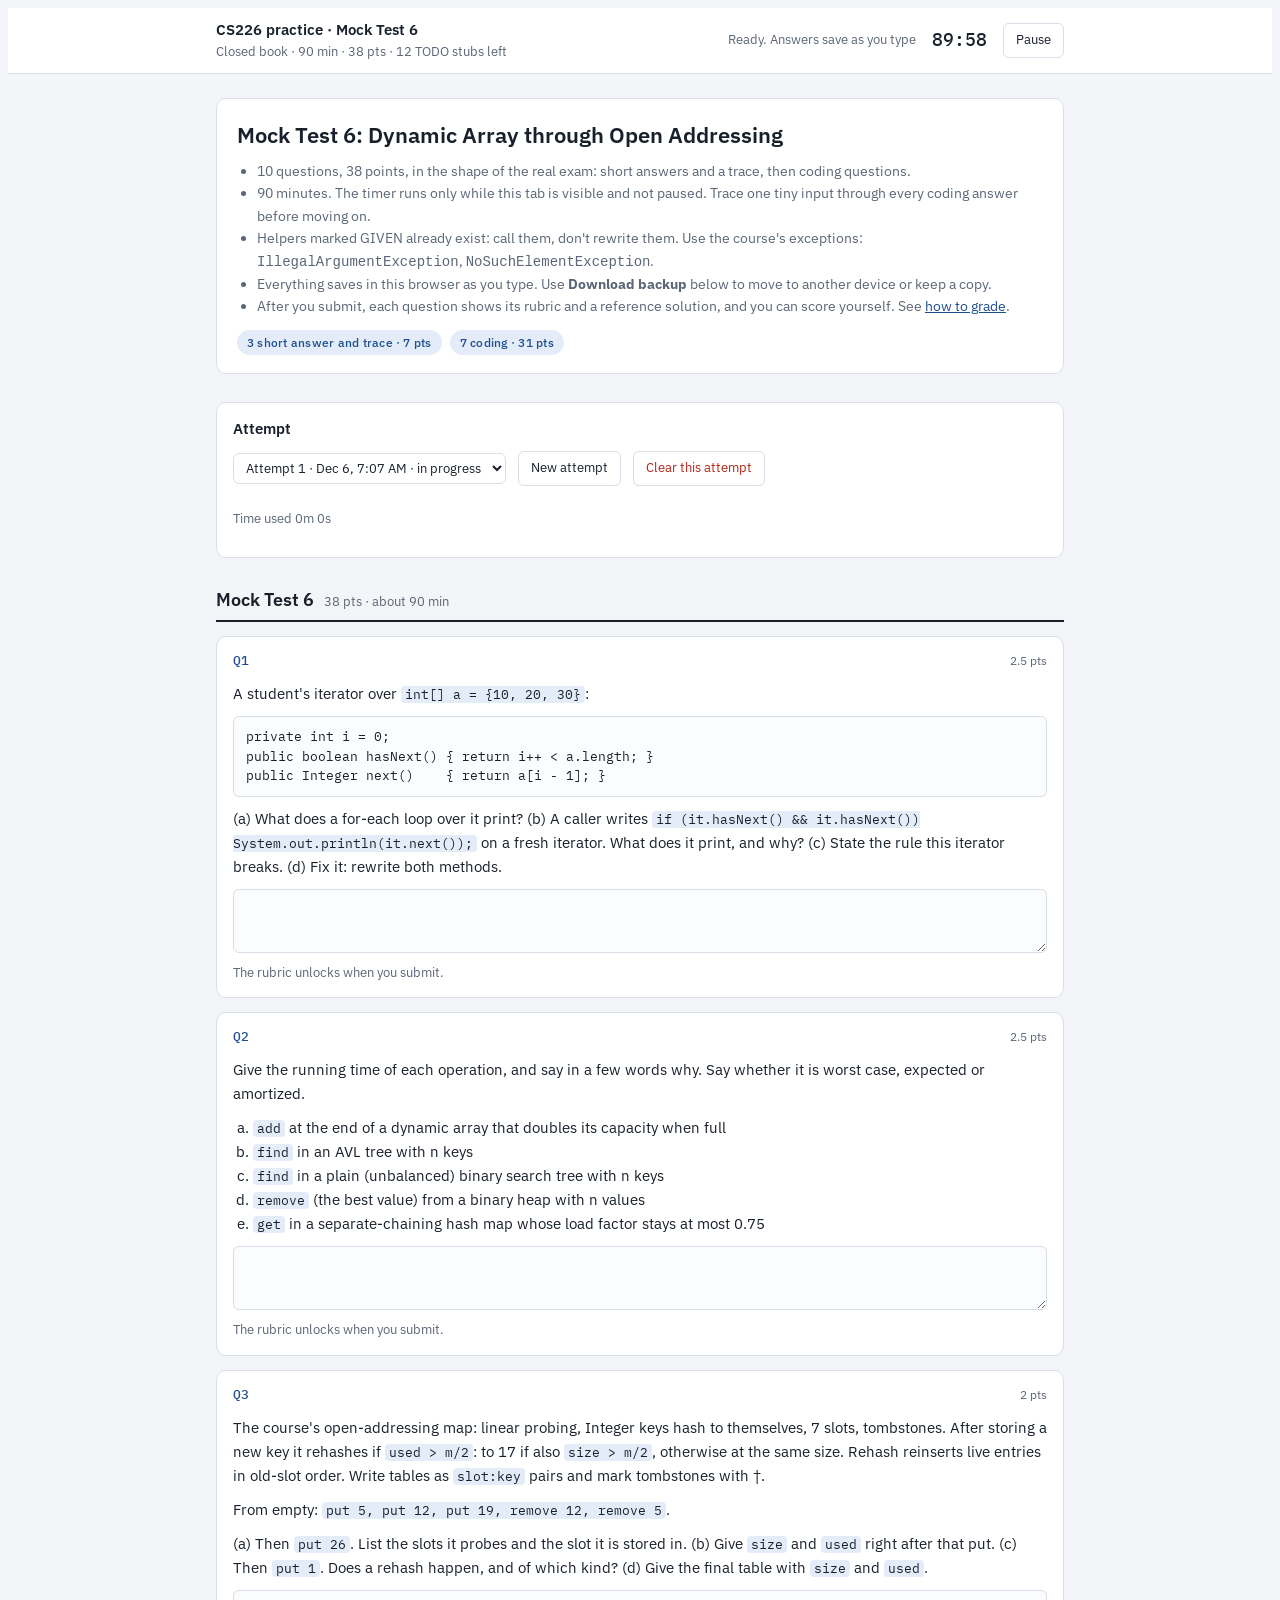
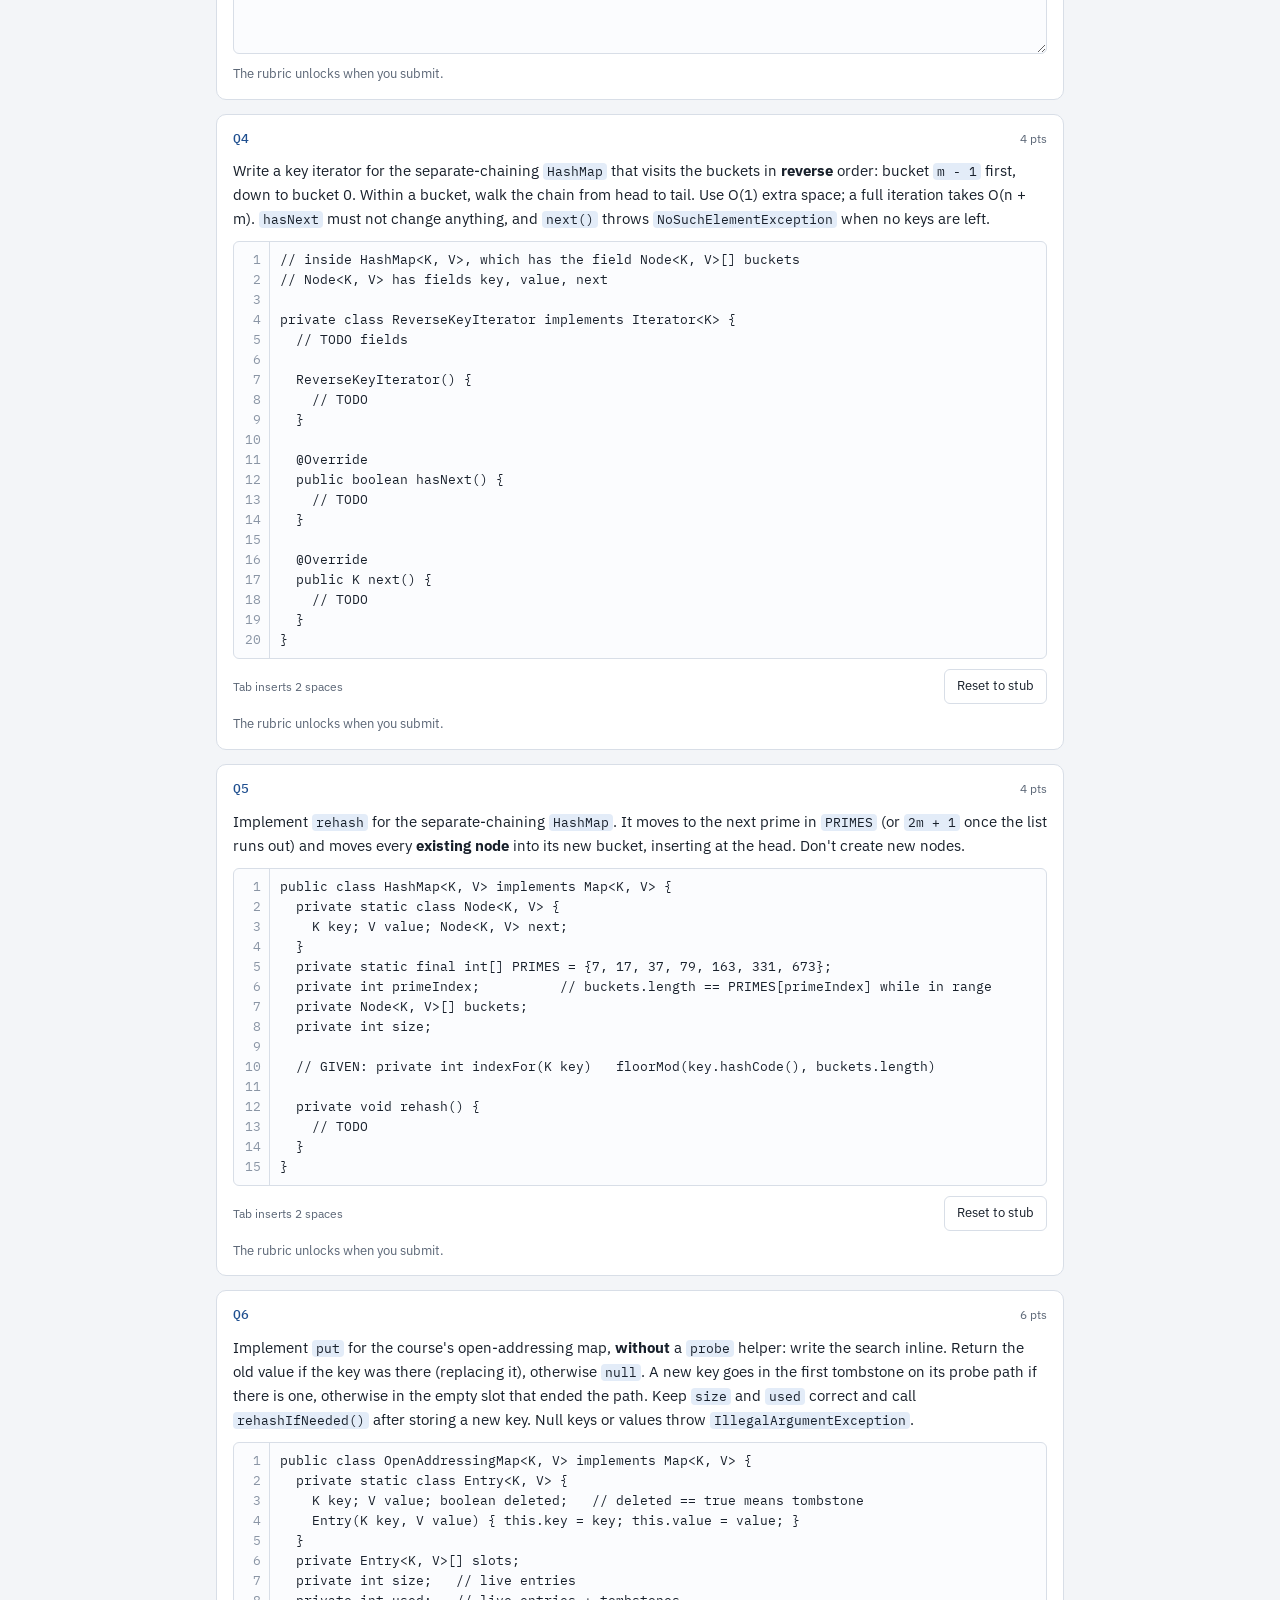
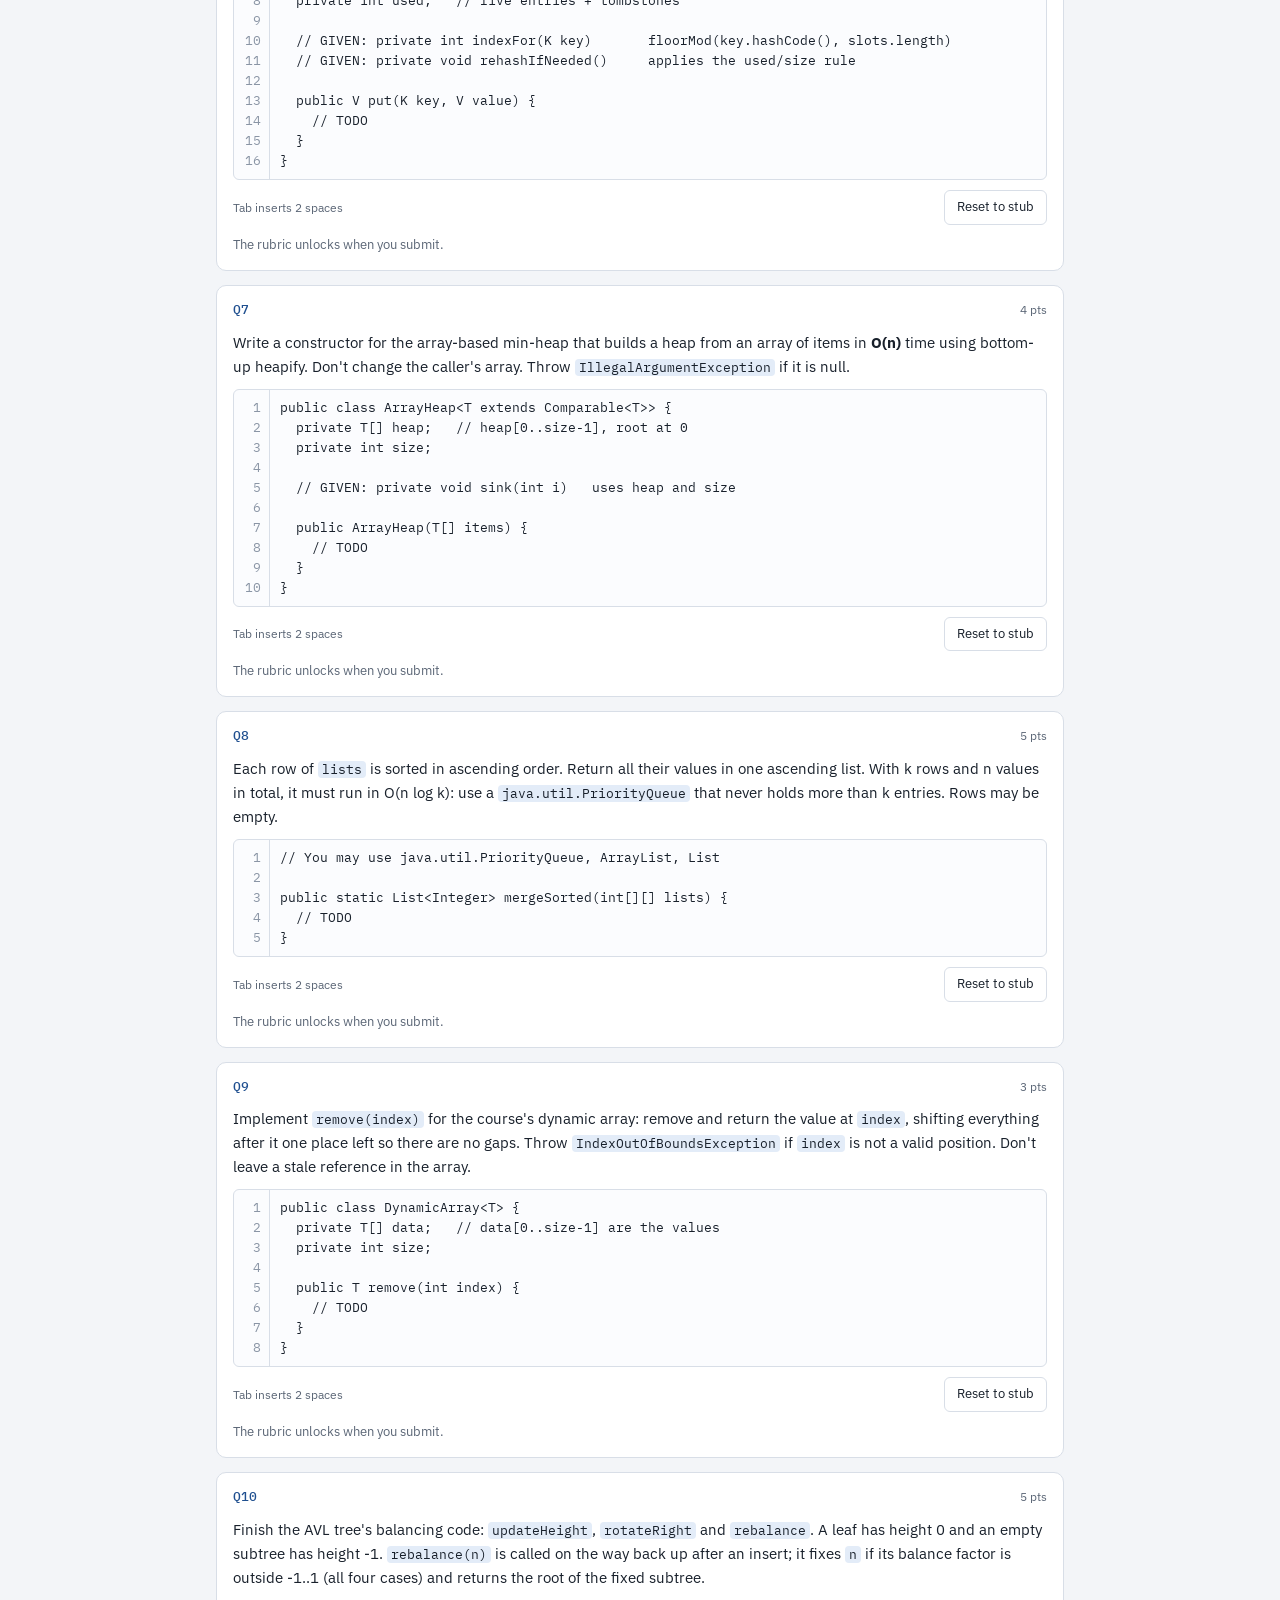
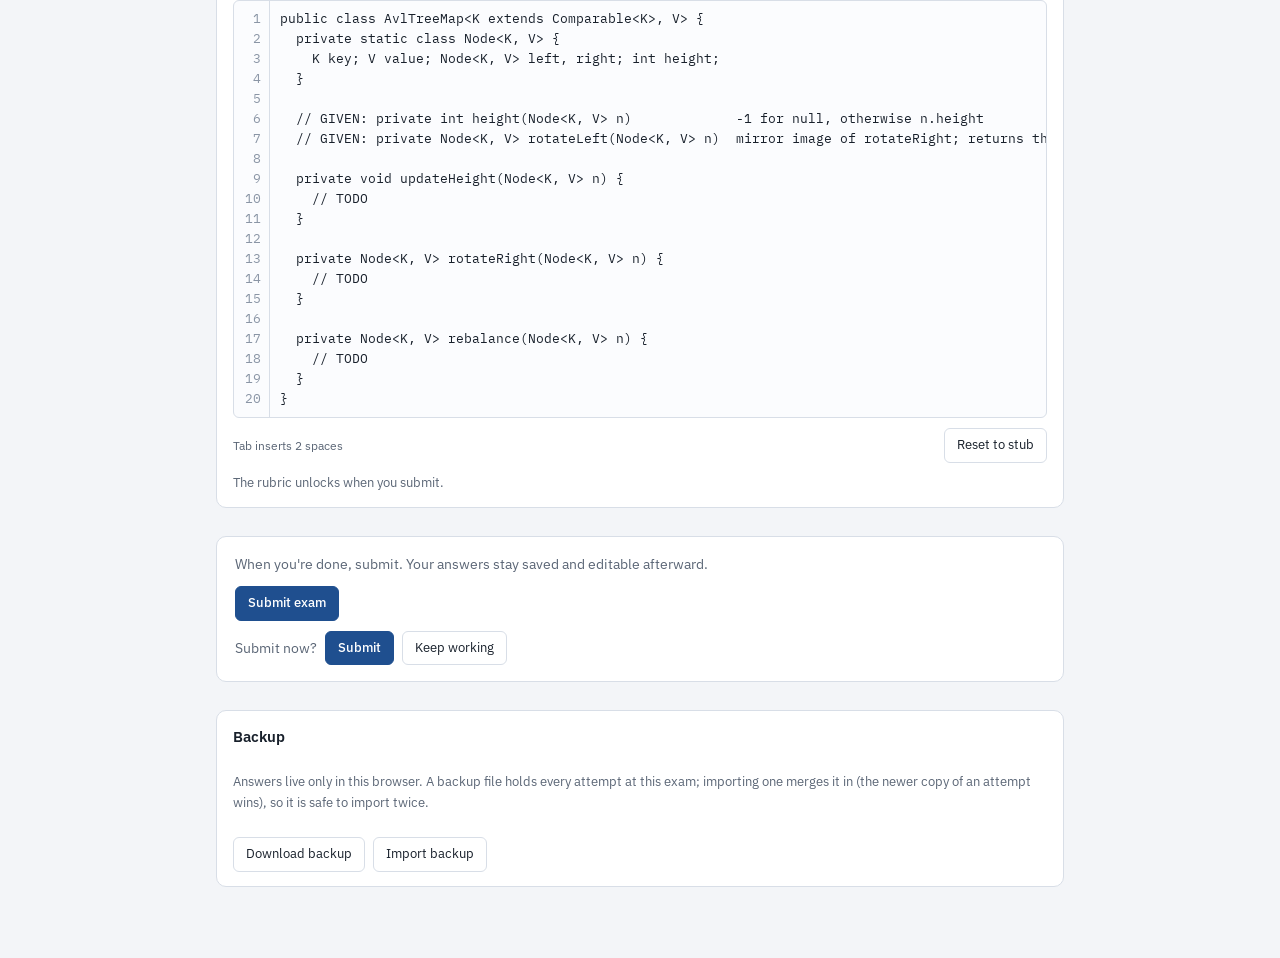
==== commit a7113fd9: "Align Mock Test 6 with the announced Test 3 scope Test 3 covers Dynamic Array through Open Addressin" ====
--- a/exams/mock-6.html
+++ b/exams/mock-6.html
@@ -29,7 +29,7 @@
   <div class="banner" id="tabBanner" hidden><span class="msg">This exam was changed in another tab while you were typing here.</span><button type="button" id="loadTheirsBtn">Load the other tab's version</button><button type="button" id="keepMineBtn">Keep mine</button></div>
 
   <div class="cover">
-    <h1>Mock Test 6: heaps, hashing, sorting and graphs</h1>
+    <h1>Mock Test 6: Dynamic Array through Open Addressing</h1>
     <ul>
       <li>10 questions, 38 points, in the shape of the real exam: short answers and a trace, then coding questions.</li>
       <li>90 minutes. The timer runs only while this tab is visible and not paused. Trace one tiny input through every coding answer before moving on.</li>
@@ -62,7 +62,14 @@
   if (!hasNext()) throw new NoSuchElementException();
   return a[i++];
 }</pre></div></details><label class="score" hidden>Your score <input type="number" class="sc" data-for="Q1" min="0" max="2.5" step="0.125" inputmode="decimal"> / 2.5</label></div>
-<div class="q"><div class="q-h"><span class="q-id">Q2</span><span class="q-pts">2.5 pts</span></div><p>Undirected graph with edges A–B, A–C, B–D, C–D. (a) A student's BFS from A marks a vertex visited when it is <b>dequeued</b>, not when it is enqueued, and skips a dequeued vertex that's already visited. Which vertex gets enqueued twice, and from where? (b) Does that BFS still find correct fewest-edge distances? What does the mistake cost? (c) Why can't DFS find fewest-edge distances? Give a small graph and a DFS order where it gets one wrong.</p><textarea class="ans field ex" id="Q2" aria-label="Answer Q2"></textarea><p class="lock">The rubric unlocks when you submit.</p><details class="rub exam" hidden><summary>Rubric and reference solution</summary><p class="rub-h">2.5 pts. Start from 0 and add each item the answer earns; penalties come off at the end.</p><ul class="items"><li><b>+0.75</b><span>(a) D: enqueued once from B and again from C, because neither saw it marked</span></li><li><b>+0.75</b><span>(b) The distances are still right (the first copy of D dequeued has the smallest distance, the second is skipped), but the queue can hold duplicates: up to O(E) entries instead of O(V), and extra work</span></li><li><b>+1</b><span>(c) DFS goes deep along one path, so it can reach a vertex by a long path first. Example: triangle A–B, B–C, A–C; DFS from A visits B then C through B, giving C distance 2, but the edge A–C makes it 1</span></li><li class="pen"><b>−0.125</b><span>Says DFS is wrong without an example or a reason</span></li></ul><div class="refsol"><p>(a) Dequeue A, enqueue B and C (unmarked). Dequeue B, mark it, enqueue D. Dequeue C, mark it, D is still unmarked, so enqueue D again. (b) Correct distances, because BFS still dequeues in distance order and the second D is skipped. Cost: duplicate queue entries, up to one per edge. (c) DFS records the distance along the path it happens to take, which is not always the shortest one. BFS explores in rings of increasing distance, so its first visit is by a shortest path.</p></div></details><label class="score" hidden>Your score <input type="number" class="sc" data-for="Q2" min="0" max="2.5" step="0.125" inputmode="decimal"> / 2.5</label></div>
+<div class="q"><div class="q-h"><span class="q-id">Q2</span><span class="q-pts">2.5 pts</span></div><p>Give the running time of each operation, and say in a few words why. Say whether it is worst case, expected or amortized.</p>
+<ol type="a">
+<li><code>add</code> at the end of a dynamic array that doubles its capacity when full</li>
+<li><code>find</code> in an AVL tree with n keys</li>
+<li><code>find</code> in a plain (unbalanced) binary search tree with n keys</li>
+<li><code>remove</code> (the best value) from a binary heap with n values</li>
+<li><code>get</code> in a separate-chaining hash map whose load factor stays at most 0.75</li>
+</ol><textarea class="ans field ex" id="Q2" aria-label="Answer Q2"></textarea><p class="lock">The rubric unlocks when you submit.</p><details class="rub exam" hidden><summary>Rubric and reference solution</summary><p class="rub-h">2.5 pts. Start from 0 and add each item the answer earns; penalties come off at the end.</p><ul class="items"><li><b>+0.5</b><span>(a) O(1) amortized: a resize copies n values, but it happens only after n cheap adds, so the copying averages out to a constant per add (worst case for one add is O(n))</span></li><li><b>+0.5</b><span>(b) O(log n) worst case: rotations keep the height within a constant factor of log n</span></li><li><b>+0.5</b><span>(c) O(n) worst case: inserting keys in sorted order builds a tree that is just a chain</span></li><li><b>+0.5</b><span>(d) O(log n) worst case: the last value moves to the root and sinks at most the height of the tree</span></li><li><b>+0.5</b><span>(e) O(1) expected: with a good hash function the average chain has at most 0.75 nodes; O(n) worst case if every key lands in one bucket</span></li><li class="pen"><b>−0.125</b><span>Right bounds but doesn't say which kind (worst, expected, amortized) or gives no reason. Apply once</span></li></ul><div class="refsol"><p>(a) O(1) amortized, O(n) for the one add that triggers a resize. Doubling means resizes at sizes 1, 2, 4, …, n, which copy about 2n values in total over n adds. (b) O(log n) worst case. (c) O(n) worst case, e.g. inserting 1, 2, 3, … gives a right-leaning chain. (d) O(log n) worst case. (e) O(1) expected, O(n) worst case.</p></div></details><label class="score" hidden>Your score <input type="number" class="sc" data-for="Q2" min="0" max="2.5" step="0.125" inputmode="decimal"> / 2.5</label></div>
 <div class="q"><div class="q-h"><span class="q-id">Q3</span><span class="q-pts">2 pts</span></div><p>The course's open-addressing map: linear probing, Integer keys hash to themselves, 7 slots, tombstones. After storing a new key it rehashes if <code>used &gt; m/2</code>: to 17 if also <code>size &gt; m/2</code>, otherwise at the same size. Rehash reinserts live entries in old-slot order. Write tables as <code>slot:key</code> pairs and mark tombstones with †.</p>
 <p>From empty: <code>put 5, put 12, put 19, remove 12, remove 5</code>.</p>
 <p>(a) Then <code>put 26</code>. List the slots it probes and the slot it is stored in. (b) Give <code>size</code> and <code>used</code> right after that put. (c) Then <code>put 1</code>. Does a rehash happen, and of which kind? (d) Give the final table with <code>size</code> and <code>used</code>.</p><textarea class="ans field ex" id="Q3" aria-label="Answer Q3"></textarea><p class="lock">The rubric unlocks when you submit.</p><details class="rub exam" hidden><summary>Rubric and reference solution</summary><p class="rub-h">2 pts. Start from 0 and add each item the answer earns; penalties come off at the end.</p><ul class="items"><li><b>+0.5</b><span>(a) Probes 5†, 6†, 0 (key 19), 1 (empty), then stores in slot 5, the first tombstone</span></li><li><b>+0.5</b><span>(b) size 2, used 3 (reusing a tombstone doesn't raise used)</span></li><li><b>+0.5</b><span>(c) 1 goes in slot 1, so used = 4 &gt; 3.5 but size = 3, which isn't: a same-size rehash</span></li><li><b>+0.5</b><span>(d) Final 7-slot table: 1:1, 5:19, 6:26, with size = used = 3</span></li><li class="pen"><b>−0.25</b><span>Gives keys without slot numbers, or stores 26 at a tombstone without probing to the empty slot</span></li></ul><div class="refsol"><pre class="show">put 5:  slot 5            put 12: 5 → 6            put 19: 5, 6 → 0
@@ -232,50 +239,71 @@
   }
   return out;
 }</pre><p>Each value enters and leaves the queue once, and the queue holds at most k entries, so each operation is O(log k): O(n log k) in total. Storing the row and position with the value is what lets you find "the next one from the same row".</p></div></details><label class="score" hidden>Your score <input type="number" class="sc" data-for="Q8" min="0" max="5" step="0.125" inputmode="decimal"> / 5</label></div>
-<div class="q"><div class="q-h"><span class="q-id">Q9</span><span class="q-pts">3 pts</span></div><p>Write Lomuto <code>partition</code> using <code>a[hi]</code> as the pivot. Afterwards everything left of the pivot is smaller than it, everything right of it is ≥ it, and you return the pivot's final index. One left-to-right pass, in place. For example, <code>[6, 2, 9, 1, 7, 4]</code> with lo = 0 and hi = 5 becomes <code>[2, 1, 4, 6, 7, 9]</code> and returns 2.</p><div class="ed"><div class="ln" aria-hidden="true"></div><textarea class="code field ex" id="Q9" spellcheck="false" autocomplete="off" autocapitalize="off" aria-label="Code for Q9">// GIVEN: private static void swap(int[] a, int i, int j)
-
-private static int partition(int[] a, int lo, int hi) {
-  // TODO
-}</textarea></div><div class="ed-foot"><span>Tab inserts 2 spaces</span><span class="spacer"></span><button type="button" class="resetBtn" data-for="Q9">Reset to stub</button></div><p class="lock">The rubric unlocks when you submit.</p><details class="rub exam" hidden><summary>Rubric and reference solution</summary><p class="rub-h">3 pts. Start from 0 and add each item the answer earns; penalties come off at the end.</p><ul class="items"><li><b>+0.5</b><span>Takes <code>pivot = a[hi]</code></span></li><li><b>+0.5</b><span>Keeps a boundary starting at <code>lo</code>: the next slot for a small value</span></li><li><b>+0.5</b><span>Scans <code>j</code> from <code>lo</code> up to <code>hi - 1</code></span></li><li><b>+0.75</b><span>When <code>a[j] &lt; pivot</code>, swaps it to the boundary and advances the boundary</span></li><li><b>+0.5</b><span>After the loop, swaps the pivot from <code>hi</code> to the boundary</span></li><li><b>+0.25</b><span>Returns the boundary</span></li><li class="pen"><b>−0.5</b><span>Loop includes <code>hi</code> itself, so the pivot is compared against itself and moved early</span></li><li class="pen"><b>−0.125</b><span>Minor logic or major syntax errors showing lack of understanding</span></li></ul><div class="refsol"><pre class="show">private static int partition(int[] a, int lo, int hi) {
-  int pivot = a[hi];
-  int i = lo;                        // a[lo..i-1] &lt; pivot
-  for (int j = lo; j &lt; hi; j++) {    // a[i..j-1] &gt;= pivot
-    if (a[j] &lt; pivot) {
-      swap(a, i, j);
-      i++;
-    }
-  }
-  swap(a, i, hi);                    // pivot goes between the two regions
-  return i;
-}</pre><p>Trace: pivot 4, i = 0. j=0: 6 no. j=1: 2 &lt; 4, swap with 6, i = 1. j=2: 9 no. j=3: 1 &lt; 4, swap with 6, i = 2. j=4: 7 no. Final swap of slots 2 and 5 gives <code>[2, 1, 4, 6, 7, 9]</code>, return 2.</p></div></details><label class="score" hidden>Your score <input type="number" class="sc" data-for="Q9" min="0" max="3" step="0.125" inputmode="decimal"> / 3</label></div>
-<div class="q"><div class="q-h"><span class="q-id">Q10</span><span class="q-pts">5 pts</span></div><p>Label every vertex of an undirected graph with the number of its connected component: the first component found is 0, the next 1, and so on. Return a map from each vertex to its label. Use BFS, don't modify the graph, and put each vertex in a queue at most once.</p><div class="ed"><div class="ln" aria-hidden="true"></div><textarea class="code field ex" id="Q10" spellcheck="false" autocomplete="off" autocapitalize="off" aria-label="Code for Q10">// GIVEN: public class Graph&lt;V&gt; {
-//          public Iterable&lt;V&gt; vertices()        every vertex
-//          public Iterable&lt;V&gt; neighbors(V v)    the vertices adjacent to v
-//        }
-
-public static &lt;V&gt; Map&lt;V, Integer&gt; componentIds(Graph&lt;V&gt; g) {
-  // TODO
-}</textarea></div><div class="ed-foot"><span>Tab inserts 2 spaces</span><span class="spacer"></span><button type="button" class="resetBtn" data-for="Q10">Reset to stub</button></div><p class="lock">The rubric unlocks when you submit.</p><details class="rub exam" hidden><summary>Rubric and reference solution</summary><p class="rub-h">5 pts. Start from 0 and add each item the answer earns; penalties come off at the end.</p><ul class="items"><li><b>+0.5</b><span>Creates the result map (which can double as the visited set) and a component counter starting at 0</span></li><li><b>+0.75</b><span>Loops over every vertex and starts a BFS only from vertices that have no label yet</span></li><li><b>+0.5</b><span>Labels the start vertex and enqueues it</span></li><li><b>+1</b><span>BFS: dequeue, iterate <code>g.neighbors(v)</code>, label and enqueue each unlabeled neighbor with the <b>same</b> counter value</span></li><li><b>+0.75</b><span>Increments the counter once per component, after its BFS finishes</span></li><li><b>+0.75</b><span>Every vertex ends up labeled, including isolated vertices with no edges</span></li><li><b>+0.75</b><span>Total work O(V + E): each vertex is enqueued once over the whole method</span></li><li class="pen"><b>−0.5</b><span>Increments the counter inside the BFS (per vertex) instead of per component</span></li><li class="pen"><b>−0.5</b><span>Modifies the graph</span></li><li class="pen"><b>−0.125</b><span>Minor logic or major syntax errors showing lack of understanding</span></li></ul><div class="refsol"><pre class="show">public static &lt;V&gt; Map&lt;V, Integer&gt; componentIds(Graph&lt;V&gt; g) {
-  Map&lt;V, Integer&gt; id = new HashMap&lt;&gt;();        // also the visited set
-  int next = 0;
-  for (V s : g.vertices()) {
-    if (id.containsKey(s)) continue;           // already in a component we found
-    id.put(s, next);                           // s starts a new component
-    Queue&lt;V&gt; queue = new ArrayDeque&lt;&gt;();
-    queue.add(s);
-    while (!queue.isEmpty()) {
-      V v = queue.remove();
-      for (V w : g.neighbors(v)) {
-        if (!id.containsKey(w)) {              // check AND mark before enqueueing
-          id.put(w, next);
-          queue.add(w);
-        }
-      }
-    }
-    next++;                                    // only after the whole component is labeled
-  }
-  return id;
-}</pre></div></details><label class="score" hidden>Your score <input type="number" class="sc" data-for="Q10" min="0" max="5" step="0.125" inputmode="decimal"> / 5</label></div>
+<div class="q"><div class="q-h"><span class="q-id">Q9</span><span class="q-pts">3 pts</span></div><p>Implement <code>remove(index)</code> for the course's dynamic array: remove and return the value at <code>index</code>, shifting everything after it one place left so there are no gaps. Throw <code>IndexOutOfBoundsException</code> if <code>index</code> is not a valid position. Don't leave a stale reference in the array.</p><div class="ed"><div class="ln" aria-hidden="true"></div><textarea class="code field ex" id="Q9" spellcheck="false" autocomplete="off" autocapitalize="off" aria-label="Code for Q9">public class DynamicArray&lt;T&gt; {
+  private T[] data;   // data[0..size-1] are the values
+  private int size;
+
+  public T remove(int index) {
+    // TODO
+  }
+}</textarea></div><div class="ed-foot"><span>Tab inserts 2 spaces</span><span class="spacer"></span><button type="button" class="resetBtn" data-for="Q9">Reset to stub</button></div><p class="lock">The rubric unlocks when you submit.</p><details class="rub exam" hidden><summary>Rubric and reference solution</summary><p class="rub-h">3 pts. Start from 0 and add each item the answer earns; penalties come off at the end.</p><ul class="items"><li><b>+0.5</b><span>Throws <code>IndexOutOfBoundsException</code> when <code>index &lt; 0</code> or <code>index &gt;= size</code> (not <code>data.length</code>)</span></li><li><b>+0.5</b><span>Saves the value at <code>index</code> before it is overwritten</span></li><li><b>+0.75</b><span>Shifts <code>data[i] = data[i + 1]</code> for i from <code>index</code> up to <code>size - 2</code>, left to right</span></li><li><b>+0.5</b><span>Sets the old last slot <code>data[size - 1]</code> to null</span></li><li><b>+0.5</b><span>Decrements size</span></li><li><b>+0.25</b><span>Returns the saved value</span></li><li class="pen"><b>−0.5</b><span>Shifts right to left (or in the wrong direction), overwriting values before they are moved</span></li><li class="pen"><b>−0.25</b><span>Copies into a new array on every remove (O(n) extra space each time)</span></li><li class="pen"><b>−0.125</b><span>Minor logic or major syntax errors showing lack of understanding</span></li></ul><div class="refsol"><pre class="show">public T remove(int index) {
+  if (index &lt; 0 || index &gt;= size) throw new IndexOutOfBoundsException();
+  T removed = data[index];                 // save before it&#x27;s overwritten
+  for (int i = index; i &lt; size - 1; i++) {
+    data[i] = data[i + 1];                 // shift everything after it one left
+  }
+  data[size - 1] = null;                   // no stale reference at the old end
+  size--;
+  return removed;
+}</pre><p>The shift has to go left to right: each slot is overwritten by its right neighbor, which hasn't been touched yet. The loop stops at <code>size - 2</code> because slot <code>size - 1</code> has no right neighbor; it gets set to null instead. O(n) worst case (removing index 0).</p></div></details><label class="score" hidden>Your score <input type="number" class="sc" data-for="Q9" min="0" max="3" step="0.125" inputmode="decimal"> / 3</label></div>
+<div class="q"><div class="q-h"><span class="q-id">Q10</span><span class="q-pts">5 pts</span></div><p>Finish the AVL tree's balancing code: <code>updateHeight</code>, <code>rotateRight</code> and <code>rebalance</code>. A leaf has height 0 and an empty subtree has height -1. <code>rebalance(n)</code> is called on the way back up after an insert; it fixes <code>n</code> if its balance factor is outside -1..1 (all four cases) and returns the root of the fixed subtree.</p><div class="ed"><div class="ln" aria-hidden="true"></div><textarea class="code field ex" id="Q10" spellcheck="false" autocomplete="off" autocapitalize="off" aria-label="Code for Q10">public class AvlTreeMap&lt;K extends Comparable&lt;K&gt;, V&gt; {
+  private static class Node&lt;K, V&gt; {
+    K key; V value; Node&lt;K, V&gt; left, right; int height;
+  }
+
+  // GIVEN: private int height(Node&lt;K, V&gt; n)             -1 for null, otherwise n.height
+  // GIVEN: private Node&lt;K, V&gt; rotateLeft(Node&lt;K, V&gt; n)  mirror image of rotateRight; returns the new subtree root
+
+  private void updateHeight(Node&lt;K, V&gt; n) {
+    // TODO
+  }
+
+  private Node&lt;K, V&gt; rotateRight(Node&lt;K, V&gt; n) {
+    // TODO
+  }
+
+  private Node&lt;K, V&gt; rebalance(Node&lt;K, V&gt; n) {
+    // TODO
+  }
+}</textarea></div><div class="ed-foot"><span>Tab inserts 2 spaces</span><span class="spacer"></span><button type="button" class="resetBtn" data-for="Q10">Reset to stub</button></div><p class="lock">The rubric unlocks when you submit.</p><details class="rub exam" hidden><summary>Rubric and reference solution</summary><p class="rub-h">5 pts. Start from 0 and add each item the answer earns; penalties come off at the end.</p><ul class="items"><li><b>+0.25</b><span>updateHeight: <code>1 + max(height(left), height(right))</code>, using the null-safe <code>height</code></span></li><li><b>+0.25</b><span>rotateRight takes <code>child = n.left</code></span></li><li><b>+0.5</b><span>Moves child's right subtree under n: <code>n.left = child.right</code></span></li><li><b>+0.5</b><span>Puts n under child: <code>child.right = n</code></span></li><li><b>+0.75</b><span>Updates n's height <b>before</b> child's (child's height depends on n's)</span></li><li><b>+0.5</b><span>Returns child, the new root of the subtree</span></li><li><b>+0.5</b><span>rebalance computes the balance factor <code>height(n.left) - height(n.right)</code></span></li><li><b>+0.75</b><span>Left-heavy (&gt; 1) and the left child leans right: first <code>n.left = rotateLeft(n.left)</code></span></li><li><b>+0.5</b><span>Left-heavy: then returns <code>rotateRight(n)</code></span></li><li><b>+0.5</b><span>Right-heavy (&lt; -1): the mirror image, with <code>n.right = rotateRight(n.right)</code> when the right child leans left, then <code>rotateLeft(n)</code>; returns n unchanged when balanced</span></li><li class="pen"><b>−0.5</b><span>Doesn't use a returned root (e.g. calls <code>rotateLeft(n.left)</code> without assigning it to <code>n.left</code>)</span></li><li class="pen"><b>−0.25</b><span>Reads <code>n.left.height</code> directly, which crashes when a child is null</span></li><li class="pen"><b>−0.125</b><span>Minor logic or major syntax errors showing lack of understanding</span></li></ul><div class="refsol"><pre class="show">private void updateHeight(Node n) {
+  n.height = 1 + Math.max(height(n.left), height(n.right));
+}
+
+private Node rotateRight(Node n) {
+  Node child = n.left;
+  n.left = child.right;      // child&#x27;s right subtree moves under n
+  child.right = n;           // n becomes child&#x27;s right child
+  updateHeight(n);           // n is now lower: fix it first
+  updateHeight(child);       // child&#x27;s height depends on n&#x27;s
+  return child;              // the new root of this subtree
+}
+
+private Node rebalance(Node n) {
+  int balance = height(n.left) - height(n.right);
+  if (balance &gt; 1) {                               // left-heavy
+    if (height(n.left.left) &lt; height(n.left.right)) {
+      n.left = rotateLeft(n.left);                 // left-right case: straighten it first
+    }
+    return rotateRight(n);
+  }
+  if (balance &lt; -1) {                              // right-heavy (mirror image)
+    if (height(n.right.right) &lt; height(n.right.left)) {
+      n.right = rotateRight(n.right);              // right-left case
+    }
+    return rotateLeft(n);
+  }
+  return n;                                        // already balanced
+}</pre><p>Picture for rotateRight: n has left child c, and c has right subtree T. After the rotation c is on top, n is c's right child, and T (whose keys are between c and n) becomes n's left subtree. Only n and c change height, and n is now the lower one, so update it first.</p></div></details><label class="score" hidden>Your score <input type="number" class="sc" data-for="Q10" min="0" max="5" step="0.125" inputmode="decimal"> / 5</label></div>
   </section>
 
   <div class="submit" id="submitBox">
@@ -310,7 +338,7 @@
   
 </main>
 <div class="toast" id="toast" role="status" aria-live="polite" hidden></div>
-<script type="application/json" id="exam-spec">{"id": "mock-6", "title": "Mock Test 6", "minutes": 90, "total": 38.0, "questions": [{"id": "Q1", "pts": 2.5, "kind": "text", "exam": true, "prompt": "A student's iterator over int[] a = {10, 20, 30}:\nprivate int i = 0;\npublic boolean hasNext() { return i++ < a.length; }\npublic Integer next()    { return a[i - 1]; }\n(a) What does a for-each loop over it print? (b) A caller writes if (it.hasNext() && it.hasNext()) System.out.println(it.next()); on a fresh iterator. What does it print, and why? (c) State the rule this iterator breaks. (d) Fix it: rewrite both methods.", "stub": "", "rubric": [[0.5, "(a) 10 20 30: a for-each calls hasNext exactly once before each next, so the extra increment lines up"], [0.75, "(b) Prints 20: each hasNext call moves i, so the second call skips 10"], [0.75, "(c) hasNext must not change the iterator's state: callers may call it any number of times before next"], [0.5, "(d) hasNext returns i < a.length; next checks hasNext (throwing NoSuchElementException), then returns a[i++]"]], "pen": [[-0.125, "Right outputs with no reason"]], "reference": "(a) 10 20 30. (b) First hasNext: 0 < 3, i becomes 1. Second: 1 < 3, i becomes 2. next() returns a[1] = 20. (c) hasNext only looks; next is the only method that moves. (d)\npublic boolean hasNext() { return i < a.length; }\npublic Integer next() {\n  if (!hasNext()) throw new NoSuchElementException();\n  return a[i++];\n}"}, {"id": "Q2", "pts": 2.5, "kind": "text", "exam": true, "prompt": "Undirected graph with edges A–B, A–C, B–D, C–D. (a) A student's BFS from A marks a vertex visited when it is dequeued, not when it is enqueued, and skips a dequeued vertex that's already visited. Which vertex gets enqueued twice, and from where? (b) Does that BFS still find correct fewest-edge distances? What does the mistake cost? (c) Why can't DFS find fewest-edge distances? Give a small graph and a DFS order where it gets one wrong.", "stub": "", "rubric": [[0.75, "(a) D: enqueued once from B and again from C, because neither saw it marked"], [0.75, "(b) The distances are still right (the first copy of D dequeued has the smallest distance, the second is skipped), but the queue can hold duplicates: up to O(E) entries instead of O(V), and extra work"], [1, "(c) DFS goes deep along one path, so it can reach a vertex by a long path first. Example: triangle A–B, B–C, A–C; DFS from A visits B then C through B, giving C distance 2, but the edge A–C makes it 1"]], "pen": [[-0.125, "Says DFS is wrong without an example or a reason"]], "reference": "(a) Dequeue A, enqueue B and C (unmarked). Dequeue B, mark it, enqueue D. Dequeue C, mark it, D is still unmarked, so enqueue D again. (b) Correct distances, because BFS still dequeues in distance order and the second D is skipped. Cost: duplicate queue entries, up to one per edge. (c) DFS records the distance along the path it happens to take, which is not always the shortest one. BFS explores in rings of increasing distance, so its first visit is by a shortest path."}, {"id": "Q3", "pts": 2, "kind": "text", "exam": true, "prompt": "The course's open-addressing map: linear probing, Integer keys hash to themselves, 7 slots, tombstones. After storing a new key it rehashes if used > m/2: to 17 if also size > m/2, otherwise at the same size. Rehash reinserts live entries in old-slot order. Write tables as slot:key pairs and mark tombstones with †.\n\nFrom empty: put 5, put 12, put 19, remove 12, remove 5.\n\n(a) Then put 26. List the slots it probes and the slot it is stored in. (b) Give size and used right after that put. (c) Then put 1. Does a rehash happen, and of which kind? (d) Give the final table with size and used.", "stub": "", "rubric": [[0.5, "(a) Probes 5†, 6†, 0 (key 19), 1 (empty), then stores in slot 5, the first tombstone"], [0.5, "(b) size 2, used 3 (reusing a tombstone doesn't raise used)"], [0.5, "(c) 1 goes in slot 1, so used = 4 > 3.5 but size = 3, which isn't: a same-size rehash"], [0.5, "(d) Final 7-slot table: 1:1, 5:19, 6:26, with size = used = 3"]], "pen": [[-0.25, "Gives keys without slot numbers, or stores 26 at a tombstone without probing to the empty slot"]], "reference": "put 5:  slot 5            put 12: 5 → 6            put 19: 5, 6 → 0\n        used 3  size 3\nremove 12: 6 = 12†        remove 5: 5 = 5†         used 3  size 1\n\n(a) put 26: 26 % 7 = 5 → 5† (first tombstone, remember), 6†, 0 (19), 1 empty\n            → store in slot 5\n(b) size 2, used 3\n(c) put 1: slot 1 empty → store. used 4 > 3.5, size 3 → same-size rehash\n(d) old-slot order: 0:19 → 5,  1:1 → 1,  5:26 → 5 taken → 6\n    final m=7: 1:1  5:19  6:26     size 3  used 3"}, {"id": "Q4", "pts": 4, "kind": "code", "exam": true, "prompt": "Write a key iterator for the separate-chaining HashMap that visits the buckets in reverse order: bucket m - 1 first, down to bucket 0. Within a bucket, walk the chain from head to tail. Use O(1) extra space; a full iteration takes O(n + m). hasNext must not change anything, and next() throws NoSuchElementException when no keys are left.", "stub": "// inside HashMap<K, V>, which has the field Node<K, V>[] buckets\n// Node<K, V> has fields key, value, next\n\nprivate class ReverseKeyIterator implements Iterator<K> {\n  // TODO fields\n\n  ReverseKeyIterator() {\n    // TODO\n  }\n\n  @Override\n  public boolean hasNext() {\n    // TODO\n  }\n\n  @Override\n  public K next() {\n    // TODO\n  }\n}", "rubric": [[0.5, "Fields: the current node and the next bucket to look at, starting at buckets.length - 1"], [0.75, "The constructor moves to the first key, skipping empty buckets"], [0.5, "hasNext returns curr != null, with no side effects"], [0.75, "next returns the current node's key"], [0.5, "Moves along the chain with curr.next"], [0.75, "When a chain ends, loops down to the next non-empty bucket, stopping below 0"], [0.25, "Throws NoSuchElementException when no keys are left"]], "pen": [[-0.5, "Copies the keys into a list or array first (O(n) space)"], [-0.5, "Visits buckets from 0 upward instead of in reverse"], [-0.125, "Minor logic or major syntax errors showing lack of understanding"]], "reference": "private class ReverseKeyIterator implements Iterator<K> {\n  private Node<K, V> curr;                 // node next() returns; null means done\n  private int slot = buckets.length - 1;   // next bucket to examine, counting DOWN\n\n  ReverseKeyIterator() {\n    advance();                             // land on the first key\n  }\n\n  private void advance() {\n    if (curr != null) curr = curr.next;    // same chain: step along it\n    while (curr == null && slot >= 0) {    // chain over: find the next non-empty bucket below\n      curr = buckets[slot];\n      slot--;\n    }\n  }\n\n  @Override\n  public boolean hasNext() {\n    return curr != null;\n  }\n\n  @Override\n  public K next() {\n    if (!hasNext()) throw new NoSuchElementException();\n    K key = curr.key;\n    advance();\n    return key;\n  }\n}\n\nIdentical to the usual key iterator except the bucket index starts at buckets.length - 1, counts down, and stops at slot >= 0. Writing advance() once and calling it from both the constructor and next covers every case."}, {"id": "Q5", "pts": 4, "kind": "code", "exam": true, "prompt": "Implement rehash for the separate-chaining HashMap. It moves to the next prime in PRIMES (or 2m + 1 once the list runs out) and moves every existing node into its new bucket, inserting at the head. Don't create new nodes.", "stub": "public class HashMap<K, V> implements Map<K, V> {\n  private static class Node<K, V> {\n    K key; V value; Node<K, V> next;\n  }\n  private static final int[] PRIMES = {7, 17, 37, 79, 163, 331, 673};\n  private int primeIndex;          // buckets.length == PRIMES[primeIndex] while in range\n  private Node<K, V>[] buckets;\n  private int size;\n\n  // GIVEN: private int indexFor(K key)   floorMod(key.hashCode(), buckets.length)\n\n  private void rehash() {\n    // TODO\n  }\n}", "rubric": [[0.5, "Picks the new capacity: advances primeIndex, or 2m + 1 past the end of the list"], [0.5, "Keeps a reference to the old array and allocates the new one before reinserting"], [0.5, "Visits every old bucket and every node in its chain"], [0.75, "Saves curr.next before relinking the node"], [0.75, "Computes the new bucket with the new length"], [0.75, "Inserts at the head: curr.next = buckets[i]; buckets[i] = curr;"], [0.25, "Leaves size unchanged"]], "pen": [[-0.5, "Creates new nodes (or calls put, which does) instead of moving the existing ones"], [-0.25, "Indexes with the old length"], [-0.125, "Minor logic or major syntax errors showing lack of understanding"]], "reference": "@SuppressWarnings(\"unchecked\")\nprivate void rehash() {\n  Node<K, V>[] old = buckets;\n  int capacity = (primeIndex + 1 < PRIMES.length)\n      ? PRIMES[++primeIndex]\n      : 2 * old.length + 1;\n  buckets = (Node<K, V>[]) new Node[capacity];   // indexFor now uses the new length\n  for (int b = 0; b < old.length; b++) {\n    Node<K, V> curr = old[b];\n    while (curr != null) {\n      Node<K, V> next = curr.next;               // save it: relinking overwrites curr.next\n      int i = indexFor(curr.key);\n      curr.next = buckets[i];                    // insert at the head of the new bucket\n      buckets[i] = curr;\n      curr = next;\n    }\n  }                                              // size is unchanged: same nodes, new places\n}\n\nWithout saving next first, the line curr.next = buckets[i] cuts the old chain, and the rest of it is lost."}, {"id": "Q6", "pts": 6, "kind": "code", "exam": true, "prompt": "Implement put for the course's open-addressing map, without a probe helper: write the search inline. Return the old value if the key was there (replacing it), otherwise null. A new key goes in the first tombstone on its probe path if there is one, otherwise in the empty slot that ended the path. Keep size and used correct and call rehashIfNeeded() after storing a new key. Null keys or values throw IllegalArgumentException.", "stub": "public class OpenAddressingMap<K, V> implements Map<K, V> {\n  private static class Entry<K, V> {\n    K key; V value; boolean deleted;   // deleted == true means tombstone\n    Entry(K key, V value) { this.key = key; this.value = value; }\n  }\n  private Entry<K, V>[] slots;\n  private int size;   // live entries\n  private int used;   // live entries + tombstones\n\n  // GIVEN: private int indexFor(K key)       floorMod(key.hashCode(), slots.length)\n  // GIVEN: private void rehashIfNeeded()     applies the used/size rule\n\n  public V put(K key, V value) {\n    // TODO\n  }\n}", "rubric": [[0.25, "Throws IllegalArgumentException for a null key or value"], [0.5, "Starts at indexFor(key)"], [0.75, "Loops until an empty (null) slot"], [0.75, "Remembers only the first tombstone and keeps searching past it"], [0.75, "Never matches a key against a tombstone"], [0.75, "On a live equals match: replaces the value and returns the old one (no size or used change)"], [0.5, "Steps with i = (i + 1) % slots.length"], [0.75, "Stores a new key in the first tombstone if there was one, otherwise in the empty slot"], [0.5, "Increments used only when it filled an empty slot; increments size either way"], [0.5, "Calls rehashIfNeeded() after storing, then returns null"]], "pen": [[-1, "Stores at the first tombstone without searching on, so a key further along can end up stored twice"], [-0.25, "Calls rehashIfNeeded() before the key is stored, or on a replace"], [-0.25, "Compares keys with =="], [-0.125, "Minor logic or major syntax errors showing lack of understanding"]], "reference": "public V put(K key, V value) {\n  if (key == null || value == null) throw new IllegalArgumentException();\n  int i = indexFor(key);\n  int firstTombstone = -1;\n  while (slots[i] != null) {                       // only an empty slot ends the search\n    if (slots[i].deleted) {\n      if (firstTombstone == -1) firstTombstone = i; // remember the first one, keep going\n    } else if (slots[i].key.equals(key)) {\n      V old = slots[i].value;                      // key already here: replace\n      slots[i].value = value;\n      return old;\n    }\n    i = (i + 1) % slots.length;\n  }\n  if (firstTombstone != -1) {\n    i = firstTombstone;                            // reuse it: used stays the same\n  } else {\n    used++;                                        // filling an empty slot\n  }\n  slots[i] = new Entry<>(key, value);\n  size++;\n  rehashIfNeeded();                                // after the new key is stored\n  return null;\n}"}, {"id": "Q7", "pts": 4, "kind": "code", "exam": true, "prompt": "Write a constructor for the array-based min-heap that builds a heap from an array of items in O(n) time using bottom-up heapify. Don't change the caller's array. Throw IllegalArgumentException if it is null.", "stub": "public class ArrayHeap<T extends Comparable<T>> {\n  private T[] heap;   // heap[0..size-1], root at 0\n  private int size;\n\n  // GIVEN: private void sink(int i)   uses heap and size\n\n  public ArrayHeap(T[] items) {\n    // TODO\n  }\n}", "rubric": [[0.25, "Throws IllegalArgumentException for null"], [0.75, "Copies the items into the heap's own array (e.g. Arrays.copyOf), so the caller's array isn't changed"], [0.5, "Sets size to the number of items before sinking"], [1, "Sinks from index size / 2 - 1 down to 0"], [0.75, "Goes from the bottom up (the root last), so each sink starts with both subtrees already heaps"], [0.75, "Doesn't insert the items one by one with swim (that is O(n log n))"]], "pen": [[-0.5, "Sinks from the root down to the leaves (top-down): the result isn't always a heap"], [-0.125, "Minor logic or major syntax errors showing lack of understanding"]], "reference": "public ArrayHeap(T[] items) {\n  if (items == null) throw new IllegalArgumentException();\n  heap = Arrays.copyOf(items, Math.max(1, items.length));   // copy: don't change the caller's array\n  size = items.length;\n  for (int i = size / 2 - 1; i >= 0; i--) {                 // last internal node up to the root\n    sink(i);\n  }\n}\n\nIndices from size / 2 on are leaves, which are already heaps, so the loop starts at the last internal node. An empty array gives size / 2 - 1 = -1, so the loop doesn't run at all."}, {"id": "Q8", "pts": 5, "kind": "code", "exam": true, "prompt": "Each row of lists is sorted in ascending order. Return all their values in one ascending list. With k rows and n values in total, it must run in O(n log k): use a java.util.PriorityQueue that never holds more than k entries. Rows may be empty.", "stub": "// You may use java.util.PriorityQueue, ArrayList, List\n\npublic static List<Integer> mergeSorted(int[][] lists) {\n  // TODO\n}", "rubric": [[0.5, "Creates a PriorityQueue ordered by value (e.g. a comparator on int[]{value, row, index})"], [1, "Seeds it with the first value of every non-empty row, along with which row and position it came from"], [0.5, "Loops while the queue is not empty"], [0.75, "Removes the smallest entry and appends its value to the result"], [1, "Adds the next value from the same row (if there is one)"], [0.5, "Skips empty rows without crashing"], [0.75, "Never holds more than one entry per row, so the queue size stays ≤ k"]], "pen": [[-1, "Puts all n values into the queue at once (O(n log n), queue of size n)"], [-0.5, "Concatenates and sorts instead of merging"], [-0.125, "Minor logic or major syntax errors showing lack of understanding"]], "reference": "public static List<Integer> mergeSorted(int[][] lists) {\n  List<Integer> out = new ArrayList<>();\n  // each entry is {value, which list, position in that list}, smallest value first\n  PriorityQueue<int[]> pq = new PriorityQueue<>((x, y) -> Integer.compare(x[0], y[0]));\n  for (int r = 0; r < lists.length; r++) {\n    if (lists[r].length > 0) pq.add(new int[]{lists[r][0], r, 0});   // first of every non-empty list\n  }\n  while (!pq.isEmpty()) {\n    int[] e = pq.remove();                      // the smallest remaining value overall\n    out.add(e[0]);\n    int r = e[1], next = e[2] + 1;\n    if (next < lists[r].length) {\n      pq.add(new int[]{lists[r][next], r, next});   // replace it with the next one from the same list\n    }\n  }\n  return out;\n}\n\nEach value enters and leaves the queue once, and the queue holds at most k entries, so each operation is O(log k): O(n log k) in total. Storing the row and position with the value is what lets you find \"the next one from the same row\"."}, {"id": "Q9", "pts": 3, "kind": "code", "exam": true, "prompt": "Write Lomuto partition using a[hi] as the pivot. Afterwards everything left of the pivot is smaller than it, everything right of it is ≥ it, and you return the pivot's final index. One left-to-right pass, in place. For example, [6, 2, 9, 1, 7, 4] with lo = 0 and hi = 5 becomes [2, 1, 4, 6, 7, 9] and returns 2.", "stub": "// GIVEN: private static void swap(int[] a, int i, int j)\n\nprivate static int partition(int[] a, int lo, int hi) {\n  // TODO\n}", "rubric": [[0.5, "Takes pivot = a[hi]"], [0.5, "Keeps a boundary starting at lo: the next slot for a small value"], [0.5, "Scans j from lo up to hi - 1"], [0.75, "When a[j] < pivot, swaps it to the boundary and advances the boundary"], [0.5, "After the loop, swaps the pivot from hi to the boundary"], [0.25, "Returns the boundary"]], "pen": [[-0.5, "Loop includes hi itself, so the pivot is compared against itself and moved early"], [-0.125, "Minor logic or major syntax errors showing lack of understanding"]], "reference": "private static int partition(int[] a, int lo, int hi) {\n  int pivot = a[hi];\n  int i = lo;                        // a[lo..i-1] < pivot\n  for (int j = lo; j < hi; j++) {    // a[i..j-1] >= pivot\n    if (a[j] < pivot) {\n      swap(a, i, j);\n      i++;\n    }\n  }\n  swap(a, i, hi);                    // pivot goes between the two regions\n  return i;\n}\n\nTrace: pivot 4, i = 0. j=0: 6 no. j=1: 2 < 4, swap with 6, i = 1. j=2: 9 no. j=3: 1 < 4, swap with 6, i = 2. j=4: 7 no. Final swap of slots 2 and 5 gives [2, 1, 4, 6, 7, 9], return 2."}, {"id": "Q10", "pts": 5, "kind": "code", "exam": true, "prompt": "Label every vertex of an undirected graph with the number of its connected component: the first component found is 0, the next 1, and so on. Return a map from each vertex to its label. Use BFS, don't modify the graph, and put each vertex in a queue at most once.", "stub": "// GIVEN: public class Graph<V> {\n//          public Iterable<V> vertices()        every vertex\n//          public Iterable<V> neighbors(V v)    the vertices adjacent to v\n//        }\n\npublic static <V> Map<V, Integer> componentIds(Graph<V> g) {\n  // TODO\n}", "rubric": [[0.5, "Creates the result map (which can double as the visited set) and a component counter starting at 0"], [0.75, "Loops over every vertex and starts a BFS only from vertices that have no label yet"], [0.5, "Labels the start vertex and enqueues it"], [1, "BFS: dequeue, iterate g.neighbors(v), label and enqueue each unlabeled neighbor with the same counter value"], [0.75, "Increments the counter once per component, after its BFS finishes"], [0.75, "Every vertex ends up labeled, including isolated vertices with no edges"], [0.75, "Total work O(V + E): each vertex is enqueued once over the whole method"]], "pen": [[-0.5, "Increments the counter inside the BFS (per vertex) instead of per component"], [-0.5, "Modifies the graph"], [-0.125, "Minor logic or major syntax errors showing lack of understanding"]], "reference": "public static <V> Map<V, Integer> componentIds(Graph<V> g) {\n  Map<V, Integer> id = new HashMap<>();        // also the visited set\n  int next = 0;\n  for (V s : g.vertices()) {\n    if (id.containsKey(s)) continue;           // already in a component we found\n    id.put(s, next);                           // s starts a new component\n    Queue<V> queue = new ArrayDeque<>();\n    queue.add(s);\n    while (!queue.isEmpty()) {\n      V v = queue.remove();\n      for (V w : g.neighbors(v)) {\n        if (!id.containsKey(w)) {              // check AND mark before enqueueing\n          id.put(w, next);\n          queue.add(w);\n        }\n      }\n    }\n    next++;                                    // only after the whole component is labeled\n  }\n  return id;\n}"}]}</script>
+<script type="application/json" id="exam-spec">{"id": "mock-6", "title": "Mock Test 6", "minutes": 90, "total": 38.0, "questions": [{"id": "Q1", "pts": 2.5, "kind": "text", "exam": true, "prompt": "A student's iterator over int[] a = {10, 20, 30}:\nprivate int i = 0;\npublic boolean hasNext() { return i++ < a.length; }\npublic Integer next()    { return a[i - 1]; }\n(a) What does a for-each loop over it print? (b) A caller writes if (it.hasNext() && it.hasNext()) System.out.println(it.next()); on a fresh iterator. What does it print, and why? (c) State the rule this iterator breaks. (d) Fix it: rewrite both methods.", "stub": "", "rubric": [[0.5, "(a) 10 20 30: a for-each calls hasNext exactly once before each next, so the extra increment lines up"], [0.75, "(b) Prints 20: each hasNext call moves i, so the second call skips 10"], [0.75, "(c) hasNext must not change the iterator's state: callers may call it any number of times before next"], [0.5, "(d) hasNext returns i < a.length; next checks hasNext (throwing NoSuchElementException), then returns a[i++]"]], "pen": [[-0.125, "Right outputs with no reason"]], "reference": "(a) 10 20 30. (b) First hasNext: 0 < 3, i becomes 1. Second: 1 < 3, i becomes 2. next() returns a[1] = 20. (c) hasNext only looks; next is the only method that moves. (d)\npublic boolean hasNext() { return i < a.length; }\npublic Integer next() {\n  if (!hasNext()) throw new NoSuchElementException();\n  return a[i++];\n}"}, {"id": "Q2", "pts": 2.5, "kind": "text", "exam": true, "prompt": "Give the running time of each operation, and say in a few words why. Say whether it is worst case, expected or amortized.\n\n\n- add at the end of a dynamic array that doubles its capacity when full\n\n- find in an AVL tree with n keys\n\n- find in a plain (unbalanced) binary search tree with n keys\n\n- remove (the best value) from a binary heap with n values\n\n- get in a separate-chaining hash map whose load factor stays at most 0.75", "stub": "", "rubric": [[0.5, "(a) O(1) amortized: a resize copies n values, but it happens only after n cheap adds, so the copying averages out to a constant per add (worst case for one add is O(n))"], [0.5, "(b) O(log n) worst case: rotations keep the height within a constant factor of log n"], [0.5, "(c) O(n) worst case: inserting keys in sorted order builds a tree that is just a chain"], [0.5, "(d) O(log n) worst case: the last value moves to the root and sinks at most the height of the tree"], [0.5, "(e) O(1) expected: with a good hash function the average chain has at most 0.75 nodes; O(n) worst case if every key lands in one bucket"]], "pen": [[-0.125, "Right bounds but doesn't say which kind (worst, expected, amortized) or gives no reason. Apply once"]], "reference": "(a) O(1) amortized, O(n) for the one add that triggers a resize. Doubling means resizes at sizes 1, 2, 4, …, n, which copy about 2n values in total over n adds. (b) O(log n) worst case. (c) O(n) worst case, e.g. inserting 1, 2, 3, … gives a right-leaning chain. (d) O(log n) worst case. (e) O(1) expected, O(n) worst case."}, {"id": "Q3", "pts": 2, "kind": "text", "exam": true, "prompt": "The course's open-addressing map: linear probing, Integer keys hash to themselves, 7 slots, tombstones. After storing a new key it rehashes if used > m/2: to 17 if also size > m/2, otherwise at the same size. Rehash reinserts live entries in old-slot order. Write tables as slot:key pairs and mark tombstones with †.\n\nFrom empty: put 5, put 12, put 19, remove 12, remove 5.\n\n(a) Then put 26. List the slots it probes and the slot it is stored in. (b) Give size and used right after that put. (c) Then put 1. Does a rehash happen, and of which kind? (d) Give the final table with size and used.", "stub": "", "rubric": [[0.5, "(a) Probes 5†, 6†, 0 (key 19), 1 (empty), then stores in slot 5, the first tombstone"], [0.5, "(b) size 2, used 3 (reusing a tombstone doesn't raise used)"], [0.5, "(c) 1 goes in slot 1, so used = 4 > 3.5 but size = 3, which isn't: a same-size rehash"], [0.5, "(d) Final 7-slot table: 1:1, 5:19, 6:26, with size = used = 3"]], "pen": [[-0.25, "Gives keys without slot numbers, or stores 26 at a tombstone without probing to the empty slot"]], "reference": "put 5:  slot 5            put 12: 5 → 6            put 19: 5, 6 → 0\n        used 3  size 3\nremove 12: 6 = 12†        remove 5: 5 = 5†         used 3  size 1\n\n(a) put 26: 26 % 7 = 5 → 5† (first tombstone, remember), 6†, 0 (19), 1 empty\n            → store in slot 5\n(b) size 2, used 3\n(c) put 1: slot 1 empty → store. used 4 > 3.5, size 3 → same-size rehash\n(d) old-slot order: 0:19 → 5,  1:1 → 1,  5:26 → 5 taken → 6\n    final m=7: 1:1  5:19  6:26     size 3  used 3"}, {"id": "Q4", "pts": 4, "kind": "code", "exam": true, "prompt": "Write a key iterator for the separate-chaining HashMap that visits the buckets in reverse order: bucket m - 1 first, down to bucket 0. Within a bucket, walk the chain from head to tail. Use O(1) extra space; a full iteration takes O(n + m). hasNext must not change anything, and next() throws NoSuchElementException when no keys are left.", "stub": "// inside HashMap<K, V>, which has the field Node<K, V>[] buckets\n// Node<K, V> has fields key, value, next\n\nprivate class ReverseKeyIterator implements Iterator<K> {\n  // TODO fields\n\n  ReverseKeyIterator() {\n    // TODO\n  }\n\n  @Override\n  public boolean hasNext() {\n    // TODO\n  }\n\n  @Override\n  public K next() {\n    // TODO\n  }\n}", "rubric": [[0.5, "Fields: the current node and the next bucket to look at, starting at buckets.length - 1"], [0.75, "The constructor moves to the first key, skipping empty buckets"], [0.5, "hasNext returns curr != null, with no side effects"], [0.75, "next returns the current node's key"], [0.5, "Moves along the chain with curr.next"], [0.75, "When a chain ends, loops down to the next non-empty bucket, stopping below 0"], [0.25, "Throws NoSuchElementException when no keys are left"]], "pen": [[-0.5, "Copies the keys into a list or array first (O(n) space)"], [-0.5, "Visits buckets from 0 upward instead of in reverse"], [-0.125, "Minor logic or major syntax errors showing lack of understanding"]], "reference": "private class ReverseKeyIterator implements Iterator<K> {\n  private Node<K, V> curr;                 // node next() returns; null means done\n  private int slot = buckets.length - 1;   // next bucket to examine, counting DOWN\n\n  ReverseKeyIterator() {\n    advance();                             // land on the first key\n  }\n\n  private void advance() {\n    if (curr != null) curr = curr.next;    // same chain: step along it\n    while (curr == null && slot >= 0) {    // chain over: find the next non-empty bucket below\n      curr = buckets[slot];\n      slot--;\n    }\n  }\n\n  @Override\n  public boolean hasNext() {\n    return curr != null;\n  }\n\n  @Override\n  public K next() {\n    if (!hasNext()) throw new NoSuchElementException();\n    K key = curr.key;\n    advance();\n    return key;\n  }\n}\n\nIdentical to the usual key iterator except the bucket index starts at buckets.length - 1, counts down, and stops at slot >= 0. Writing advance() once and calling it from both the constructor and next covers every case."}, {"id": "Q5", "pts": 4, "kind": "code", "exam": true, "prompt": "Implement rehash for the separate-chaining HashMap. It moves to the next prime in PRIMES (or 2m + 1 once the list runs out) and moves every existing node into its new bucket, inserting at the head. Don't create new nodes.", "stub": "public class HashMap<K, V> implements Map<K, V> {\n  private static class Node<K, V> {\n    K key; V value; Node<K, V> next;\n  }\n  private static final int[] PRIMES = {7, 17, 37, 79, 163, 331, 673};\n  private int primeIndex;          // buckets.length == PRIMES[primeIndex] while in range\n  private Node<K, V>[] buckets;\n  private int size;\n\n  // GIVEN: private int indexFor(K key)   floorMod(key.hashCode(), buckets.length)\n\n  private void rehash() {\n    // TODO\n  }\n}", "rubric": [[0.5, "Picks the new capacity: advances primeIndex, or 2m + 1 past the end of the list"], [0.5, "Keeps a reference to the old array and allocates the new one before reinserting"], [0.5, "Visits every old bucket and every node in its chain"], [0.75, "Saves curr.next before relinking the node"], [0.75, "Computes the new bucket with the new length"], [0.75, "Inserts at the head: curr.next = buckets[i]; buckets[i] = curr;"], [0.25, "Leaves size unchanged"]], "pen": [[-0.5, "Creates new nodes (or calls put, which does) instead of moving the existing ones"], [-0.25, "Indexes with the old length"], [-0.125, "Minor logic or major syntax errors showing lack of understanding"]], "reference": "@SuppressWarnings(\"unchecked\")\nprivate void rehash() {\n  Node<K, V>[] old = buckets;\n  int capacity = (primeIndex + 1 < PRIMES.length)\n      ? PRIMES[++primeIndex]\n      : 2 * old.length + 1;\n  buckets = (Node<K, V>[]) new Node[capacity];   // indexFor now uses the new length\n  for (int b = 0; b < old.length; b++) {\n    Node<K, V> curr = old[b];\n    while (curr != null) {\n      Node<K, V> next = curr.next;               // save it: relinking overwrites curr.next\n      int i = indexFor(curr.key);\n      curr.next = buckets[i];                    // insert at the head of the new bucket\n      buckets[i] = curr;\n      curr = next;\n    }\n  }                                              // size is unchanged: same nodes, new places\n}\n\nWithout saving next first, the line curr.next = buckets[i] cuts the old chain, and the rest of it is lost."}, {"id": "Q6", "pts": 6, "kind": "code", "exam": true, "prompt": "Implement put for the course's open-addressing map, without a probe helper: write the search inline. Return the old value if the key was there (replacing it), otherwise null. A new key goes in the first tombstone on its probe path if there is one, otherwise in the empty slot that ended the path. Keep size and used correct and call rehashIfNeeded() after storing a new key. Null keys or values throw IllegalArgumentException.", "stub": "public class OpenAddressingMap<K, V> implements Map<K, V> {\n  private static class Entry<K, V> {\n    K key; V value; boolean deleted;   // deleted == true means tombstone\n    Entry(K key, V value) { this.key = key; this.value = value; }\n  }\n  private Entry<K, V>[] slots;\n  private int size;   // live entries\n  private int used;   // live entries + tombstones\n\n  // GIVEN: private int indexFor(K key)       floorMod(key.hashCode(), slots.length)\n  // GIVEN: private void rehashIfNeeded()     applies the used/size rule\n\n  public V put(K key, V value) {\n    // TODO\n  }\n}", "rubric": [[0.25, "Throws IllegalArgumentException for a null key or value"], [0.5, "Starts at indexFor(key)"], [0.75, "Loops until an empty (null) slot"], [0.75, "Remembers only the first tombstone and keeps searching past it"], [0.75, "Never matches a key against a tombstone"], [0.75, "On a live equals match: replaces the value and returns the old one (no size or used change)"], [0.5, "Steps with i = (i + 1) % slots.length"], [0.75, "Stores a new key in the first tombstone if there was one, otherwise in the empty slot"], [0.5, "Increments used only when it filled an empty slot; increments size either way"], [0.5, "Calls rehashIfNeeded() after storing, then returns null"]], "pen": [[-1, "Stores at the first tombstone without searching on, so a key further along can end up stored twice"], [-0.25, "Calls rehashIfNeeded() before the key is stored, or on a replace"], [-0.25, "Compares keys with =="], [-0.125, "Minor logic or major syntax errors showing lack of understanding"]], "reference": "public V put(K key, V value) {\n  if (key == null || value == null) throw new IllegalArgumentException();\n  int i = indexFor(key);\n  int firstTombstone = -1;\n  while (slots[i] != null) {                       // only an empty slot ends the search\n    if (slots[i].deleted) {\n      if (firstTombstone == -1) firstTombstone = i; // remember the first one, keep going\n    } else if (slots[i].key.equals(key)) {\n      V old = slots[i].value;                      // key already here: replace\n      slots[i].value = value;\n      return old;\n    }\n    i = (i + 1) % slots.length;\n  }\n  if (firstTombstone != -1) {\n    i = firstTombstone;                            // reuse it: used stays the same\n  } else {\n    used++;                                        // filling an empty slot\n  }\n  slots[i] = new Entry<>(key, value);\n  size++;\n  rehashIfNeeded();                                // after the new key is stored\n  return null;\n}"}, {"id": "Q7", "pts": 4, "kind": "code", "exam": true, "prompt": "Write a constructor for the array-based min-heap that builds a heap from an array of items in O(n) time using bottom-up heapify. Don't change the caller's array. Throw IllegalArgumentException if it is null.", "stub": "public class ArrayHeap<T extends Comparable<T>> {\n  private T[] heap;   // heap[0..size-1], root at 0\n  private int size;\n\n  // GIVEN: private void sink(int i)   uses heap and size\n\n  public ArrayHeap(T[] items) {\n    // TODO\n  }\n}", "rubric": [[0.25, "Throws IllegalArgumentException for null"], [0.75, "Copies the items into the heap's own array (e.g. Arrays.copyOf), so the caller's array isn't changed"], [0.5, "Sets size to the number of items before sinking"], [1, "Sinks from index size / 2 - 1 down to 0"], [0.75, "Goes from the bottom up (the root last), so each sink starts with both subtrees already heaps"], [0.75, "Doesn't insert the items one by one with swim (that is O(n log n))"]], "pen": [[-0.5, "Sinks from the root down to the leaves (top-down): the result isn't always a heap"], [-0.125, "Minor logic or major syntax errors showing lack of understanding"]], "reference": "public ArrayHeap(T[] items) {\n  if (items == null) throw new IllegalArgumentException();\n  heap = Arrays.copyOf(items, Math.max(1, items.length));   // copy: don't change the caller's array\n  size = items.length;\n  for (int i = size / 2 - 1; i >= 0; i--) {                 // last internal node up to the root\n    sink(i);\n  }\n}\n\nIndices from size / 2 on are leaves, which are already heaps, so the loop starts at the last internal node. An empty array gives size / 2 - 1 = -1, so the loop doesn't run at all."}, {"id": "Q8", "pts": 5, "kind": "code", "exam": true, "prompt": "Each row of lists is sorted in ascending order. Return all their values in one ascending list. With k rows and n values in total, it must run in O(n log k): use a java.util.PriorityQueue that never holds more than k entries. Rows may be empty.", "stub": "// You may use java.util.PriorityQueue, ArrayList, List\n\npublic static List<Integer> mergeSorted(int[][] lists) {\n  // TODO\n}", "rubric": [[0.5, "Creates a PriorityQueue ordered by value (e.g. a comparator on int[]{value, row, index})"], [1, "Seeds it with the first value of every non-empty row, along with which row and position it came from"], [0.5, "Loops while the queue is not empty"], [0.75, "Removes the smallest entry and appends its value to the result"], [1, "Adds the next value from the same row (if there is one)"], [0.5, "Skips empty rows without crashing"], [0.75, "Never holds more than one entry per row, so the queue size stays ≤ k"]], "pen": [[-1, "Puts all n values into the queue at once (O(n log n), queue of size n)"], [-0.5, "Concatenates and sorts instead of merging"], [-0.125, "Minor logic or major syntax errors showing lack of understanding"]], "reference": "public static List<Integer> mergeSorted(int[][] lists) {\n  List<Integer> out = new ArrayList<>();\n  // each entry is {value, which list, position in that list}, smallest value first\n  PriorityQueue<int[]> pq = new PriorityQueue<>((x, y) -> Integer.compare(x[0], y[0]));\n  for (int r = 0; r < lists.length; r++) {\n    if (lists[r].length > 0) pq.add(new int[]{lists[r][0], r, 0});   // first of every non-empty list\n  }\n  while (!pq.isEmpty()) {\n    int[] e = pq.remove();                      // the smallest remaining value overall\n    out.add(e[0]);\n    int r = e[1], next = e[2] + 1;\n    if (next < lists[r].length) {\n      pq.add(new int[]{lists[r][next], r, next});   // replace it with the next one from the same list\n    }\n  }\n  return out;\n}\n\nEach value enters and leaves the queue once, and the queue holds at most k entries, so each operation is O(log k): O(n log k) in total. Storing the row and position with the value is what lets you find \"the next one from the same row\"."}, {"id": "Q9", "pts": 3, "kind": "code", "exam": true, "prompt": "Implement remove(index) for the course's dynamic array: remove and return the value at index, shifting everything after it one place left so there are no gaps. Throw IndexOutOfBoundsException if index is not a valid position. Don't leave a stale reference in the array.", "stub": "public class DynamicArray<T> {\n  private T[] data;   // data[0..size-1] are the values\n  private int size;\n\n  public T remove(int index) {\n    // TODO\n  }\n}", "rubric": [[0.5, "Throws IndexOutOfBoundsException when index < 0 or index >= size (not data.length)"], [0.5, "Saves the value at index before it is overwritten"], [0.75, "Shifts data[i] = data[i + 1] for i from index up to size - 2, left to right"], [0.5, "Sets the old last slot data[size - 1] to null"], [0.5, "Decrements size"], [0.25, "Returns the saved value"]], "pen": [[-0.5, "Shifts right to left (or in the wrong direction), overwriting values before they are moved"], [-0.25, "Copies into a new array on every remove (O(n) extra space each time)"], [-0.125, "Minor logic or major syntax errors showing lack of understanding"]], "reference": "public T remove(int index) {\n  if (index < 0 || index >= size) throw new IndexOutOfBoundsException();\n  T removed = data[index];                 // save before it's overwritten\n  for (int i = index; i < size - 1; i++) {\n    data[i] = data[i + 1];                 // shift everything after it one left\n  }\n  data[size - 1] = null;                   // no stale reference at the old end\n  size--;\n  return removed;\n}\n\nThe shift has to go left to right: each slot is overwritten by its right neighbor, which hasn't been touched yet. The loop stops at size - 2 because slot size - 1 has no right neighbor; it gets set to null instead. O(n) worst case (removing index 0)."}, {"id": "Q10", "pts": 5, "kind": "code", "exam": true, "prompt": "Finish the AVL tree's balancing code: updateHeight, rotateRight and rebalance. A leaf has height 0 and an empty subtree has height -1. rebalance(n) is called on the way back up after an insert; it fixes n if its balance factor is outside -1..1 (all four cases) and returns the root of the fixed subtree.", "stub": "public class AvlTreeMap<K extends Comparable<K>, V> {\n  private static class Node<K, V> {\n    K key; V value; Node<K, V> left, right; int height;\n  }\n\n  // GIVEN: private int height(Node<K, V> n)             -1 for null, otherwise n.height\n  // GIVEN: private Node<K, V> rotateLeft(Node<K, V> n)  mirror image of rotateRight; returns the new subtree root\n\n  private void updateHeight(Node<K, V> n) {\n    // TODO\n  }\n\n  private Node<K, V> rotateRight(Node<K, V> n) {\n    // TODO\n  }\n\n  private Node<K, V> rebalance(Node<K, V> n) {\n    // TODO\n  }\n}", "rubric": [[0.25, "updateHeight: 1 + max(height(left), height(right)), using the null-safe height"], [0.25, "rotateRight takes child = n.left"], [0.5, "Moves child's right subtree under n: n.left = child.right"], [0.5, "Puts n under child: child.right = n"], [0.75, "Updates n's height before child's (child's height depends on n's)"], [0.5, "Returns child, the new root of the subtree"], [0.5, "rebalance computes the balance factor height(n.left) - height(n.right)"], [0.75, "Left-heavy (> 1) and the left child leans right: first n.left = rotateLeft(n.left)"], [0.5, "Left-heavy: then returns rotateRight(n)"], [0.5, "Right-heavy (< -1): the mirror image, with n.right = rotateRight(n.right) when the right child leans left, then rotateLeft(n); returns n unchanged when balanced"]], "pen": [[-0.5, "Doesn't use a returned root (e.g. calls rotateLeft(n.left) without assigning it to n.left)"], [-0.25, "Reads n.left.height directly, which crashes when a child is null"], [-0.125, "Minor logic or major syntax errors showing lack of understanding"]], "reference": "private void updateHeight(Node n) {\n  n.height = 1 + Math.max(height(n.left), height(n.right));\n}\n\nprivate Node rotateRight(Node n) {\n  Node child = n.left;\n  n.left = child.right;      // child's right subtree moves under n\n  child.right = n;           // n becomes child's right child\n  updateHeight(n);           // n is now lower: fix it first\n  updateHeight(child);       // child's height depends on n's\n  return child;              // the new root of this subtree\n}\n\nprivate Node rebalance(Node n) {\n  int balance = height(n.left) - height(n.right);\n  if (balance > 1) {                               // left-heavy\n    if (height(n.left.left) < height(n.left.right)) {\n      n.left = rotateLeft(n.left);                 // left-right case: straighten it first\n    }\n    return rotateRight(n);\n  }\n  if (balance < -1) {                              // right-heavy (mirror image)\n    if (height(n.right.right) < height(n.right.left)) {\n      n.right = rotateRight(n.right);              // right-left case\n    }\n    return rotateLeft(n);\n  }\n  return n;                                        // already balanced\n}\n\nPicture for rotateRight: n has left child c, and c has right subtree T. After the rotation c is on top, n is c's right child, and T (whose keys are between c and n) becomes n's left subtree. Only n and c change height, and n is now the lower one, so update it first."}]}</script>
 <script src="../assets/store.js"></script>
 <script src="../assets/exam.js"></script>
 </body>
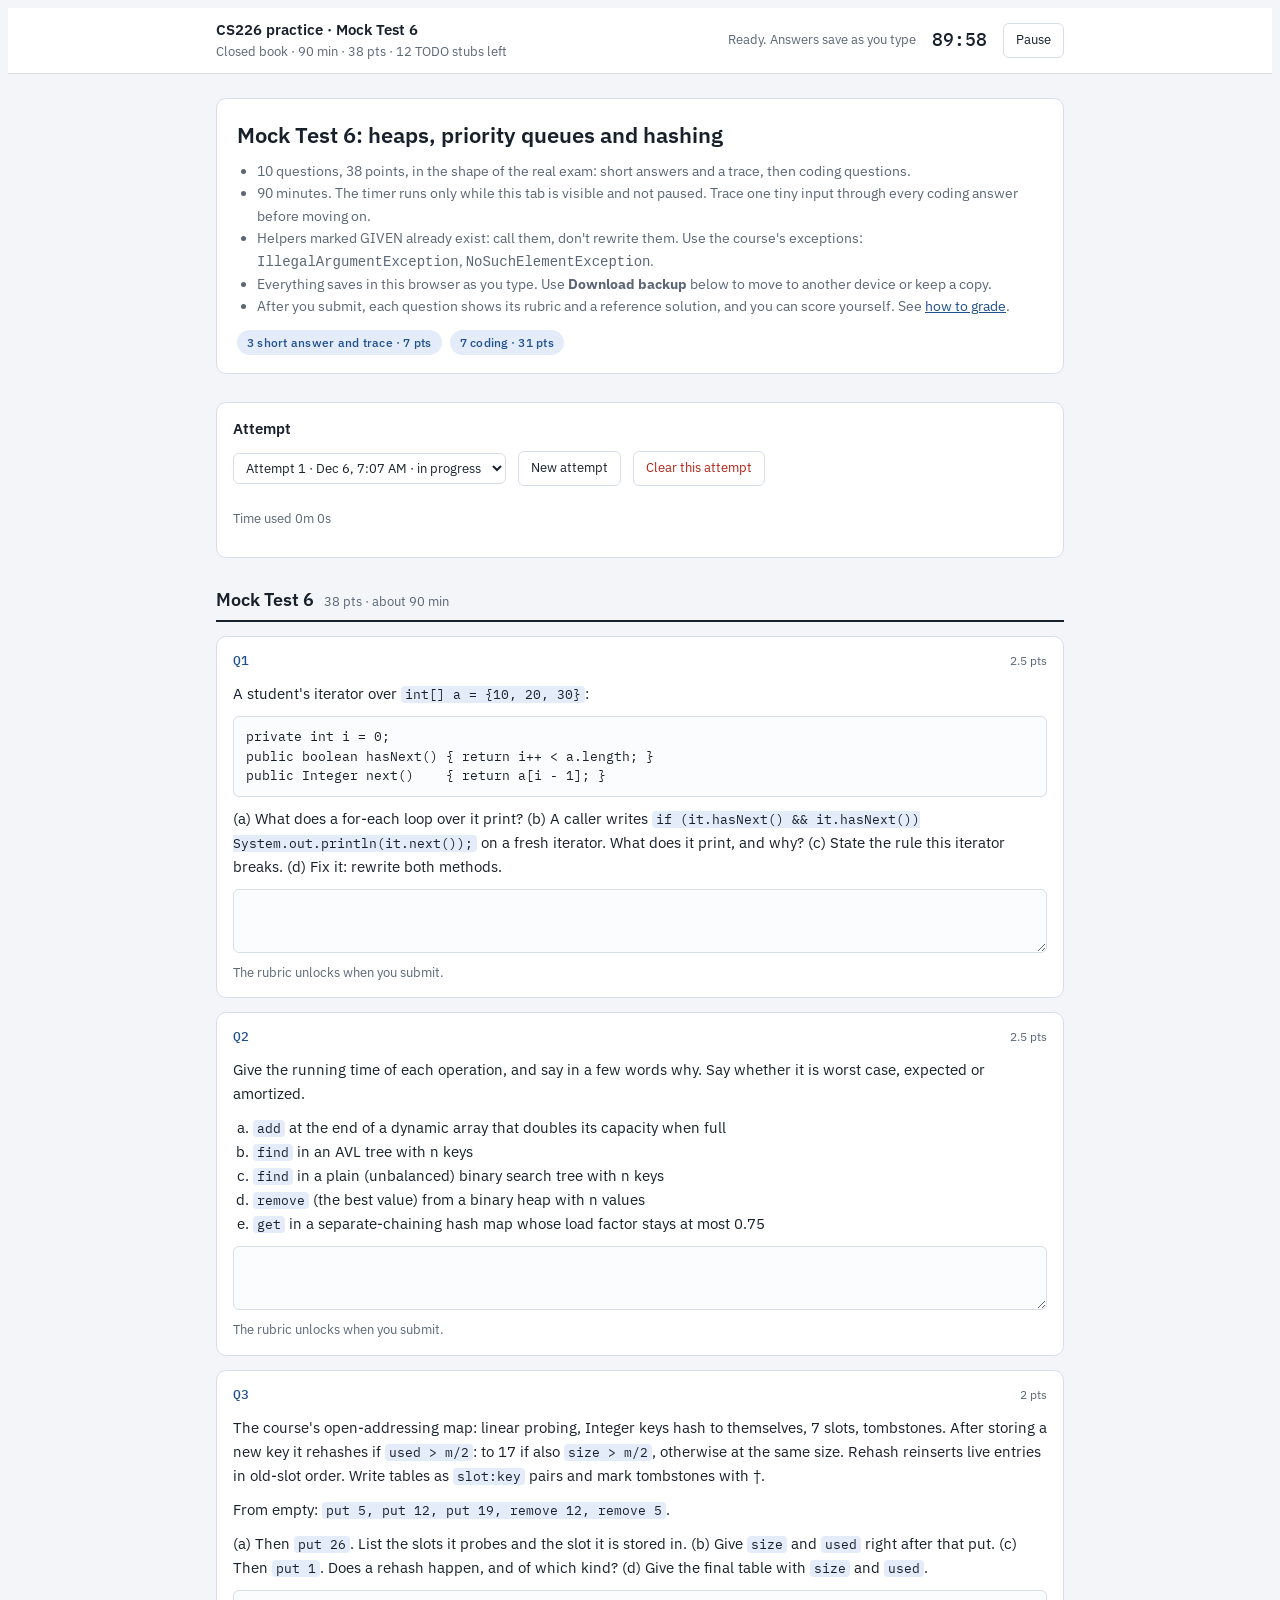
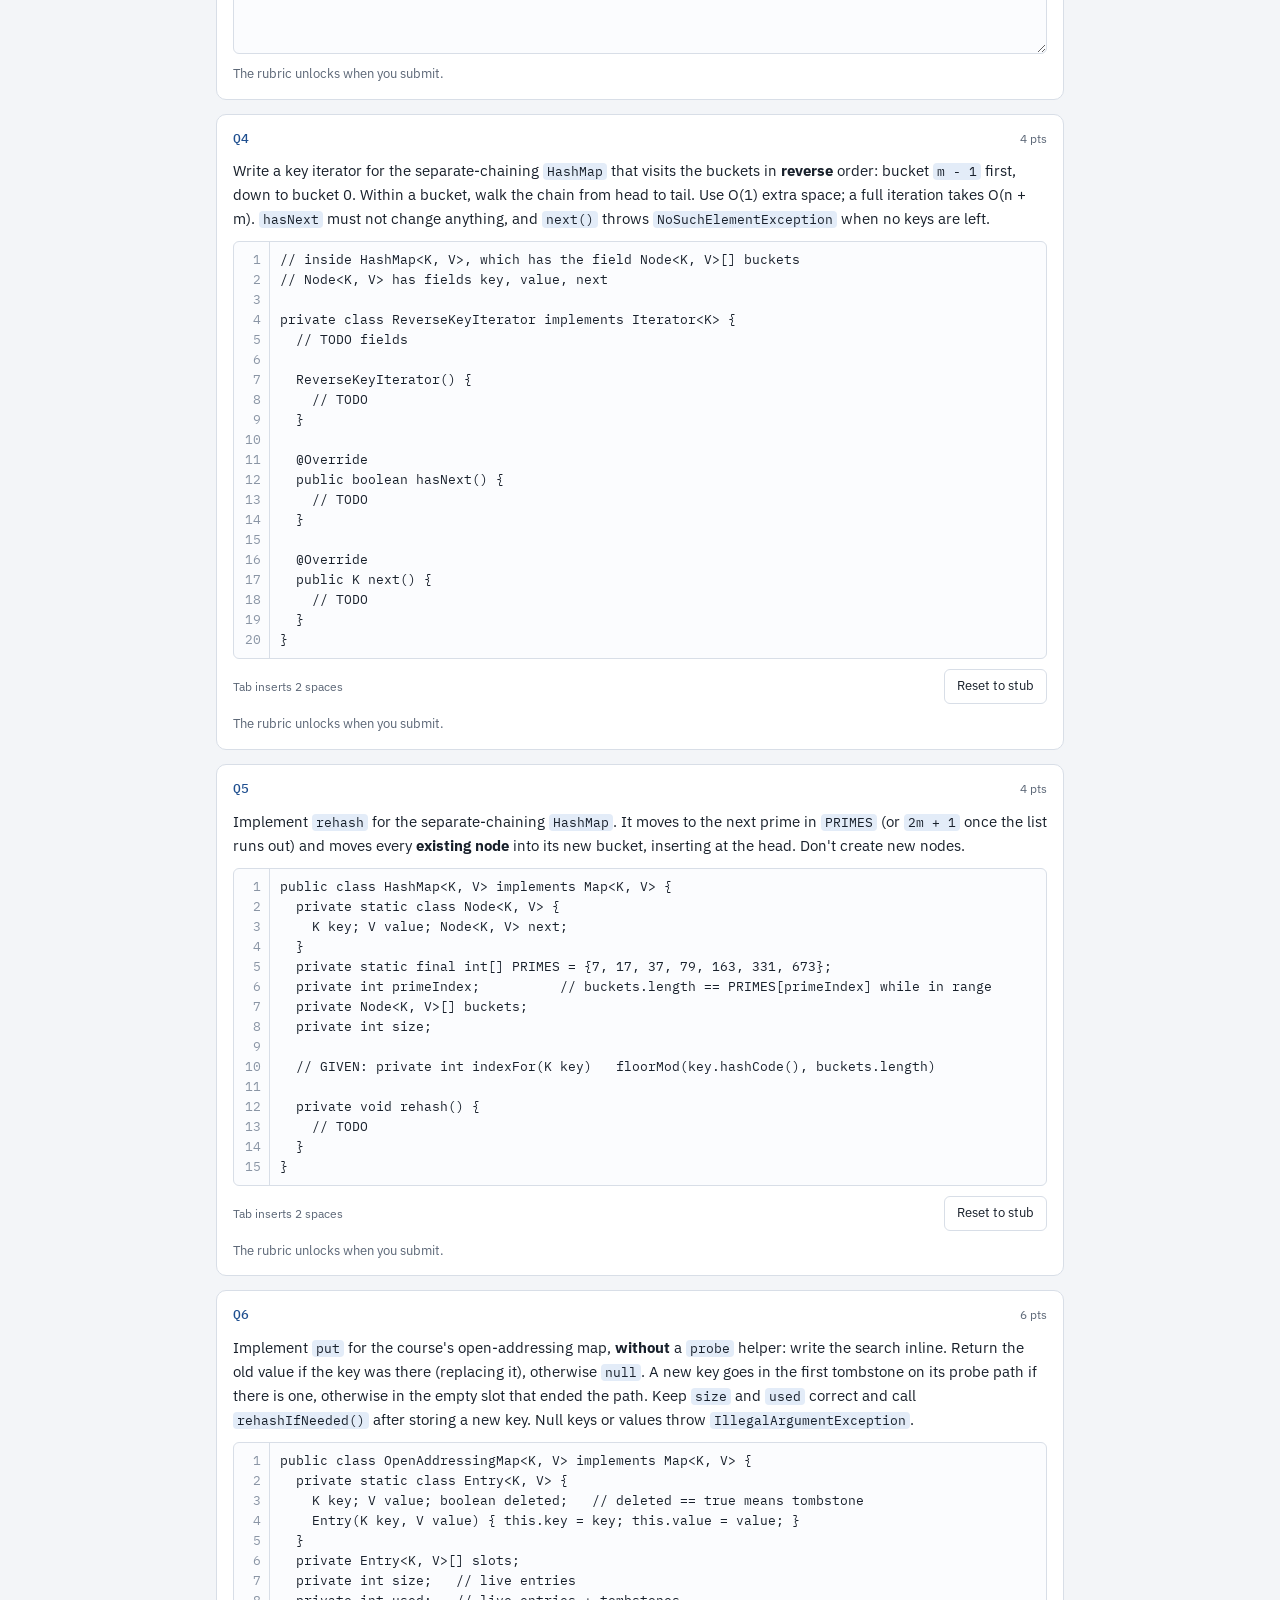
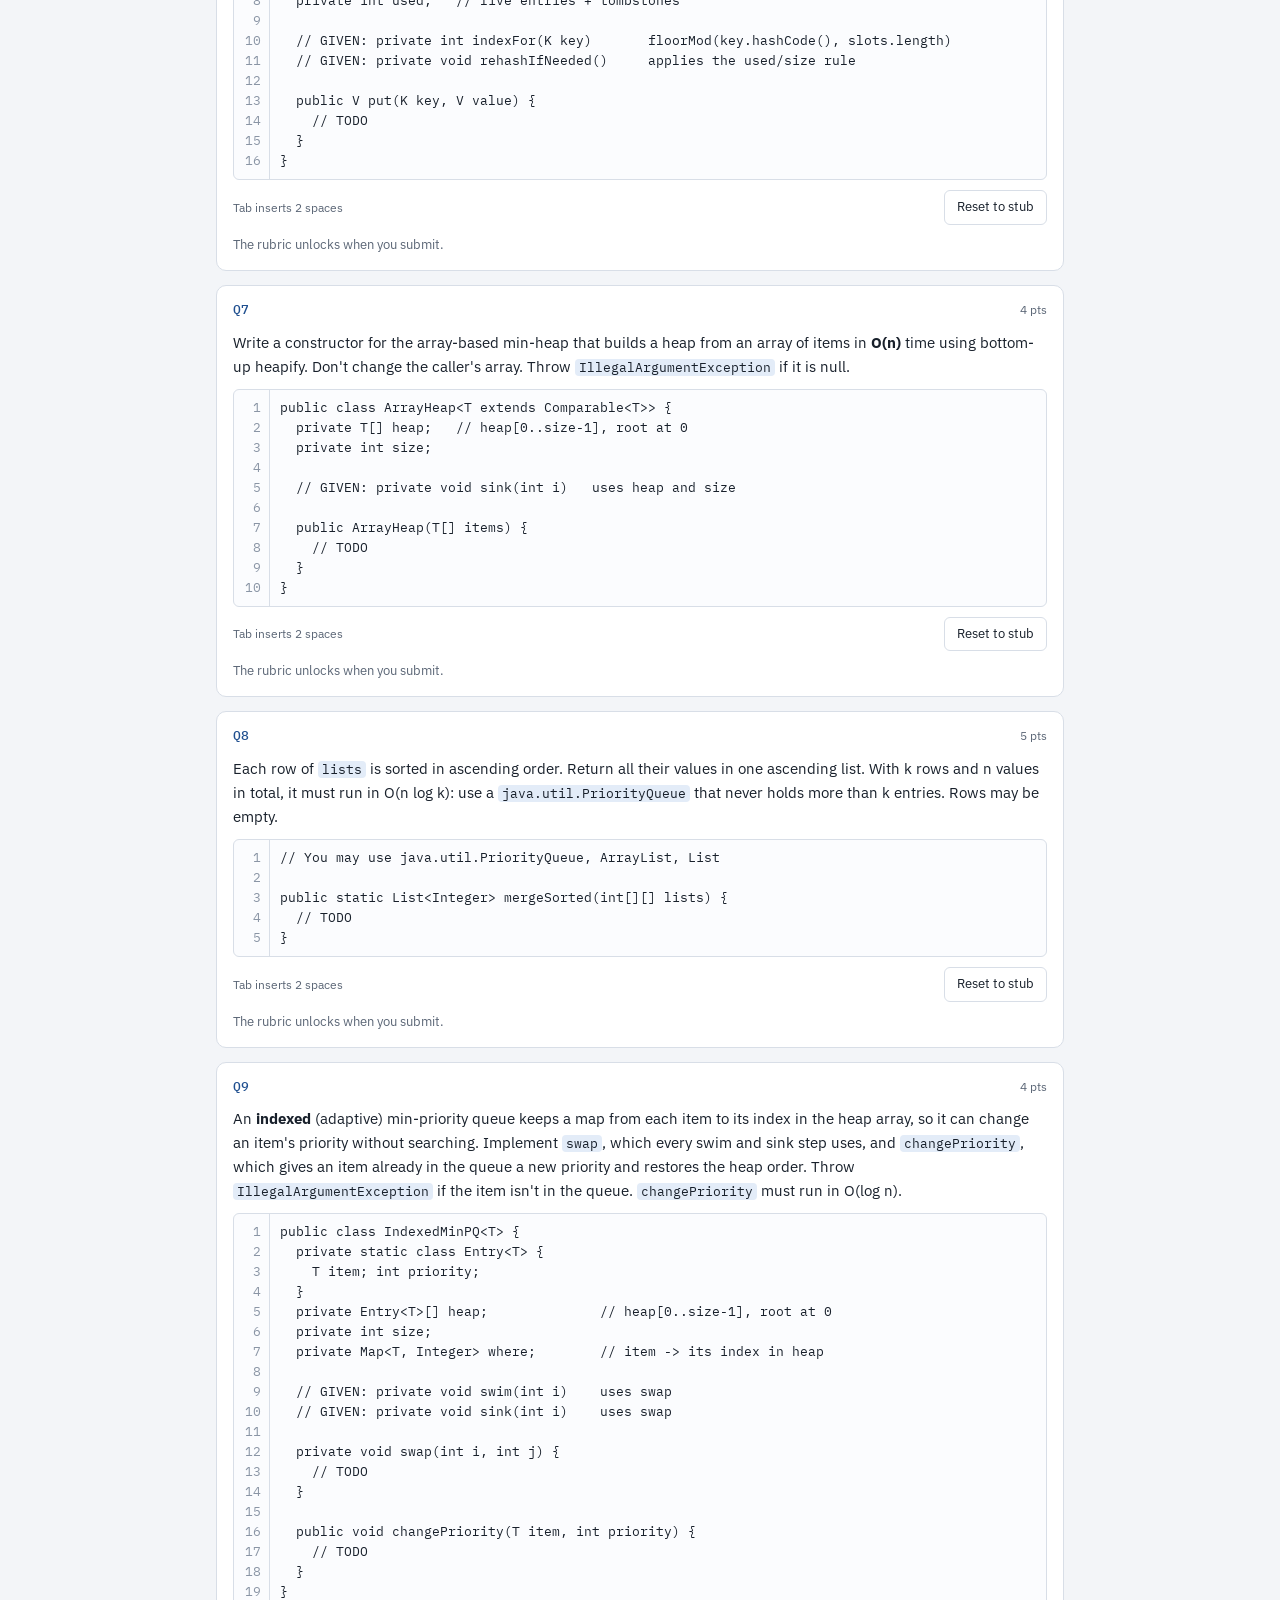
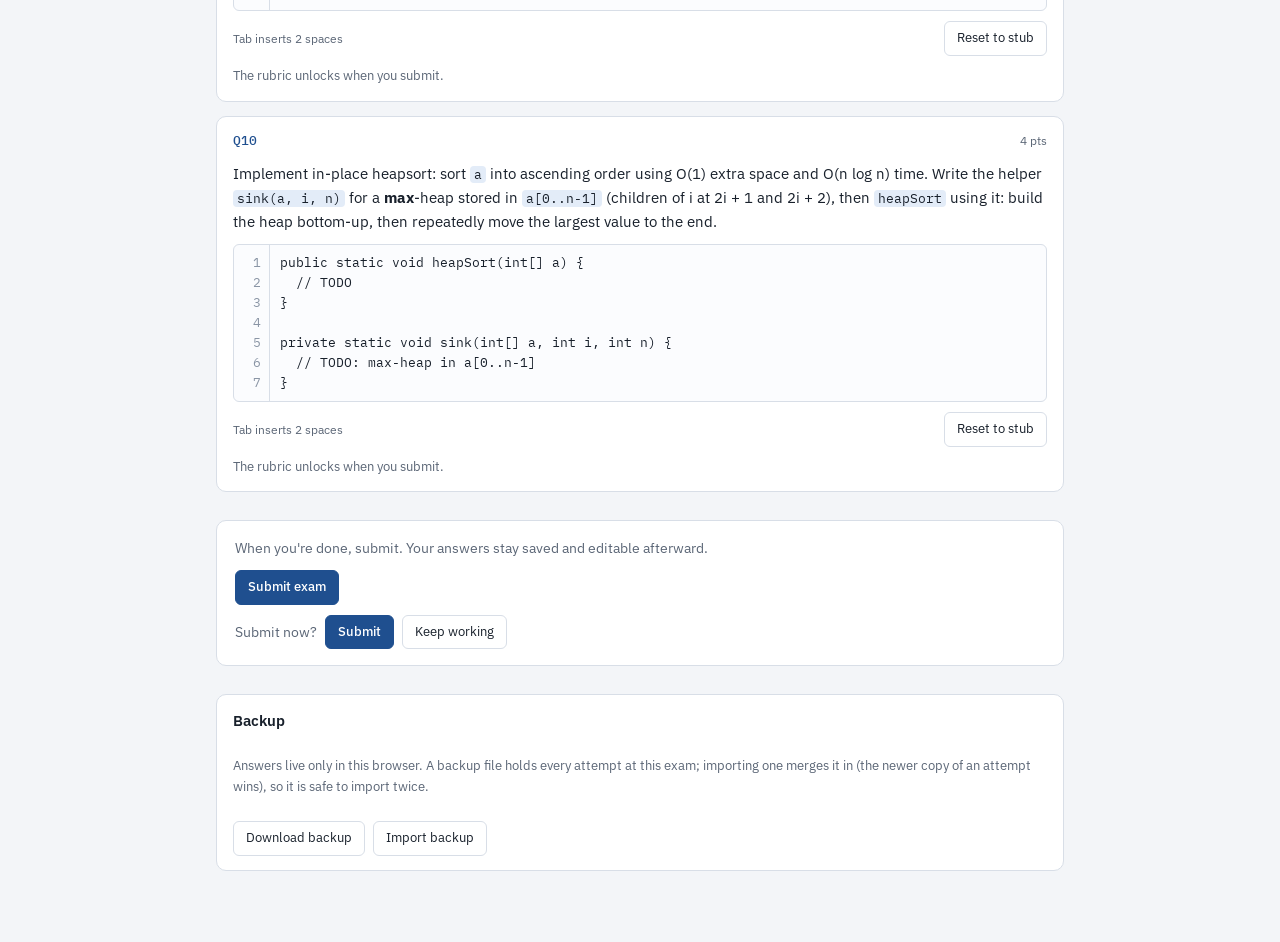
==== commit 8bc701cc: "Mock Test 6: replace dynamic array and AVL questions with indexed PQ and heapsort Co-Authored-By: Cl" ====
--- a/exams/mock-6.html
+++ b/exams/mock-6.html
@@ -29,7 +29,7 @@
   <div class="banner" id="tabBanner" hidden><span class="msg">This exam was changed in another tab while you were typing here.</span><button type="button" id="loadTheirsBtn">Load the other tab's version</button><button type="button" id="keepMineBtn">Keep mine</button></div>
 
   <div class="cover">
-    <h1>Mock Test 6: Dynamic Array through Open Addressing</h1>
+    <h1>Mock Test 6: heaps, priority queues and hashing</h1>
     <ul>
       <li>10 questions, 38 points, in the shape of the real exam: short answers and a trace, then coding questions.</li>
       <li>90 minutes. The timer runs only while this tab is visible and not paused. Trace one tiny input through every coding answer before moving on.</li>
@@ -239,71 +239,65 @@
   }
   return out;
 }</pre><p>Each value enters and leaves the queue once, and the queue holds at most k entries, so each operation is O(log k): O(n log k) in total. Storing the row and position with the value is what lets you find "the next one from the same row".</p></div></details><label class="score" hidden>Your score <input type="number" class="sc" data-for="Q8" min="0" max="5" step="0.125" inputmode="decimal"> / 5</label></div>
-<div class="q"><div class="q-h"><span class="q-id">Q9</span><span class="q-pts">3 pts</span></div><p>Implement <code>remove(index)</code> for the course's dynamic array: remove and return the value at <code>index</code>, shifting everything after it one place left so there are no gaps. Throw <code>IndexOutOfBoundsException</code> if <code>index</code> is not a valid position. Don't leave a stale reference in the array.</p><div class="ed"><div class="ln" aria-hidden="true"></div><textarea class="code field ex" id="Q9" spellcheck="false" autocomplete="off" autocapitalize="off" aria-label="Code for Q9">public class DynamicArray&lt;T&gt; {
-  private T[] data;   // data[0..size-1] are the values
+<div class="q"><div class="q-h"><span class="q-id">Q9</span><span class="q-pts">4 pts</span></div><p>An <b>indexed</b> (adaptive) min-priority queue keeps a map from each item to its index in the heap array, so it can change an item's priority without searching. Implement <code>swap</code>, which every swim and sink step uses, and <code>changePriority</code>, which gives an item already in the queue a new priority and restores the heap order. Throw <code>IllegalArgumentException</code> if the item isn't in the queue. <code>changePriority</code> must run in O(log n).</p><div class="ed"><div class="ln" aria-hidden="true"></div><textarea class="code field ex" id="Q9" spellcheck="false" autocomplete="off" autocapitalize="off" aria-label="Code for Q9">public class IndexedMinPQ&lt;T&gt; {
+  private static class Entry&lt;T&gt; {
+    T item; int priority;
+  }
+  private Entry&lt;T&gt;[] heap;              // heap[0..size-1], root at 0
   private int size;
-
-  public T remove(int index) {
-    // TODO
-  }
-}</textarea></div><div class="ed-foot"><span>Tab inserts 2 spaces</span><span class="spacer"></span><button type="button" class="resetBtn" data-for="Q9">Reset to stub</button></div><p class="lock">The rubric unlocks when you submit.</p><details class="rub exam" hidden><summary>Rubric and reference solution</summary><p class="rub-h">3 pts. Start from 0 and add each item the answer earns; penalties come off at the end.</p><ul class="items"><li><b>+0.5</b><span>Throws <code>IndexOutOfBoundsException</code> when <code>index &lt; 0</code> or <code>index &gt;= size</code> (not <code>data.length</code>)</span></li><li><b>+0.5</b><span>Saves the value at <code>index</code> before it is overwritten</span></li><li><b>+0.75</b><span>Shifts <code>data[i] = data[i + 1]</code> for i from <code>index</code> up to <code>size - 2</code>, left to right</span></li><li><b>+0.5</b><span>Sets the old last slot <code>data[size - 1]</code> to null</span></li><li><b>+0.5</b><span>Decrements size</span></li><li><b>+0.25</b><span>Returns the saved value</span></li><li class="pen"><b>−0.5</b><span>Shifts right to left (or in the wrong direction), overwriting values before they are moved</span></li><li class="pen"><b>−0.25</b><span>Copies into a new array on every remove (O(n) extra space each time)</span></li><li class="pen"><b>−0.125</b><span>Minor logic or major syntax errors showing lack of understanding</span></li></ul><div class="refsol"><pre class="show">public T remove(int index) {
-  if (index &lt; 0 || index &gt;= size) throw new IndexOutOfBoundsException();
-  T removed = data[index];                 // save before it&#x27;s overwritten
-  for (int i = index; i &lt; size - 1; i++) {
-    data[i] = data[i + 1];                 // shift everything after it one left
-  }
-  data[size - 1] = null;                   // no stale reference at the old end
-  size--;
-  return removed;
-}</pre><p>The shift has to go left to right: each slot is overwritten by its right neighbor, which hasn't been touched yet. The loop stops at <code>size - 2</code> because slot <code>size - 1</code> has no right neighbor; it gets set to null instead. O(n) worst case (removing index 0).</p></div></details><label class="score" hidden>Your score <input type="number" class="sc" data-for="Q9" min="0" max="3" step="0.125" inputmode="decimal"> / 3</label></div>
-<div class="q"><div class="q-h"><span class="q-id">Q10</span><span class="q-pts">5 pts</span></div><p>Finish the AVL tree's balancing code: <code>updateHeight</code>, <code>rotateRight</code> and <code>rebalance</code>. A leaf has height 0 and an empty subtree has height -1. <code>rebalance(n)</code> is called on the way back up after an insert; it fixes <code>n</code> if its balance factor is outside -1..1 (all four cases) and returns the root of the fixed subtree.</p><div class="ed"><div class="ln" aria-hidden="true"></div><textarea class="code field ex" id="Q10" spellcheck="false" autocomplete="off" autocapitalize="off" aria-label="Code for Q10">public class AvlTreeMap&lt;K extends Comparable&lt;K&gt;, V&gt; {
-  private static class Node&lt;K, V&gt; {
-    K key; V value; Node&lt;K, V&gt; left, right; int height;
-  }
-
-  // GIVEN: private int height(Node&lt;K, V&gt; n)             -1 for null, otherwise n.height
-  // GIVEN: private Node&lt;K, V&gt; rotateLeft(Node&lt;K, V&gt; n)  mirror image of rotateRight; returns the new subtree root
-
-  private void updateHeight(Node&lt;K, V&gt; n) {
-    // TODO
-  }
-
-  private Node&lt;K, V&gt; rotateRight(Node&lt;K, V&gt; n) {
-    // TODO
-  }
-
-  private Node&lt;K, V&gt; rebalance(Node&lt;K, V&gt; n) {
-    // TODO
-  }
-}</textarea></div><div class="ed-foot"><span>Tab inserts 2 spaces</span><span class="spacer"></span><button type="button" class="resetBtn" data-for="Q10">Reset to stub</button></div><p class="lock">The rubric unlocks when you submit.</p><details class="rub exam" hidden><summary>Rubric and reference solution</summary><p class="rub-h">5 pts. Start from 0 and add each item the answer earns; penalties come off at the end.</p><ul class="items"><li><b>+0.25</b><span>updateHeight: <code>1 + max(height(left), height(right))</code>, using the null-safe <code>height</code></span></li><li><b>+0.25</b><span>rotateRight takes <code>child = n.left</code></span></li><li><b>+0.5</b><span>Moves child's right subtree under n: <code>n.left = child.right</code></span></li><li><b>+0.5</b><span>Puts n under child: <code>child.right = n</code></span></li><li><b>+0.75</b><span>Updates n's height <b>before</b> child's (child's height depends on n's)</span></li><li><b>+0.5</b><span>Returns child, the new root of the subtree</span></li><li><b>+0.5</b><span>rebalance computes the balance factor <code>height(n.left) - height(n.right)</code></span></li><li><b>+0.75</b><span>Left-heavy (&gt; 1) and the left child leans right: first <code>n.left = rotateLeft(n.left)</code></span></li><li><b>+0.5</b><span>Left-heavy: then returns <code>rotateRight(n)</code></span></li><li><b>+0.5</b><span>Right-heavy (&lt; -1): the mirror image, with <code>n.right = rotateRight(n.right)</code> when the right child leans left, then <code>rotateLeft(n)</code>; returns n unchanged when balanced</span></li><li class="pen"><b>−0.5</b><span>Doesn't use a returned root (e.g. calls <code>rotateLeft(n.left)</code> without assigning it to <code>n.left</code>)</span></li><li class="pen"><b>−0.25</b><span>Reads <code>n.left.height</code> directly, which crashes when a child is null</span></li><li class="pen"><b>−0.125</b><span>Minor logic or major syntax errors showing lack of understanding</span></li></ul><div class="refsol"><pre class="show">private void updateHeight(Node n) {
-  n.height = 1 + Math.max(height(n.left), height(n.right));
+  private Map&lt;T, Integer&gt; where;        // item -&gt; its index in heap
+
+  // GIVEN: private void swim(int i)    uses swap
+  // GIVEN: private void sink(int i)    uses swap
+
+  private void swap(int i, int j) {
+    // TODO
+  }
+
+  public void changePriority(T item, int priority) {
+    // TODO
+  }
+}</textarea></div><div class="ed-foot"><span>Tab inserts 2 spaces</span><span class="spacer"></span><button type="button" class="resetBtn" data-for="Q9">Reset to stub</button></div><p class="lock">The rubric unlocks when you submit.</p><details class="rub exam" hidden><summary>Rubric and reference solution</summary><p class="rub-h">4 pts. Start from 0 and add each item the answer earns; penalties come off at the end.</p><ul class="items"><li><b>+0.5</b><span>swap exchanges the two entries in the array</span></li><li><b>+1</b><span>swap updates <code>where</code> for <b>both</b> moved items, using their new indices</span></li><li><b>+0.5</b><span>changePriority finds the index with <code>where.get(item)</code> (no linear search)</span></li><li><b>+0.25</b><span>Throws <code>IllegalArgumentException</code> when the item isn't in the map</span></li><li><b>+0.5</b><span>Saves the old priority, then stores the new one in the entry</span></li><li><b>+0.75</b><span>Smaller new priority: <code>swim(i)</code></span></li><li><b>+0.5</b><span>Larger new priority: <code>sink(i)</code></span></li><li class="pen"><b>−0.5</b><span>Searches the heap array for the item (O(n))</span></li><li class="pen"><b>−0.5</b><span>Removes and reinserts the item instead of swimming or sinking it in place</span></li><li class="pen"><b>−0.25</b><span>Swims or sinks in only one direction, whatever the change</span></li><li class="pen"><b>−0.125</b><span>Minor logic or major syntax errors showing lack of understanding</span></li></ul><div class="refsol"><pre class="show">private void swap(int i, int j) {
+  Entry&lt;T&gt; t = heap[i]; heap[i] = heap[j]; heap[j] = t;
+  where.put(heap[i].item, i);              // both moved entries get their new index
+  where.put(heap[j].item, j);
 }
 
-private Node rotateRight(Node n) {
-  Node child = n.left;
-  n.left = child.right;      // child&#x27;s right subtree moves under n
-  child.right = n;           // n becomes child&#x27;s right child
-  updateHeight(n);           // n is now lower: fix it first
-  updateHeight(child);       // child&#x27;s height depends on n&#x27;s
-  return child;              // the new root of this subtree
+public void changePriority(T item, int priority) {
+  Integer i = where.get(item);             // O(1): no searching the heap
+  if (i == null) throw new IllegalArgumentException();
+  int old = heap[i].priority;
+  heap[i].priority = priority;
+  if (priority &lt; old) swim(i);             // smaller is better in a min-heap: move up
+  else sink(i);                            // larger: move down
+}</pre><p>The map is only correct if <i>every</i> move goes through <code>swap</code>, and <code>swap</code> moves two items, so both need new map entries. Updating just one is the classic bug: the next <code>changePriority</code> on the other item looks in the wrong slot. In a min-heap a smaller priority can only break the order with the parent (swim); a larger one only with the children (sink).</p></div></details><label class="score" hidden>Your score <input type="number" class="sc" data-for="Q9" min="0" max="4" step="0.125" inputmode="decimal"> / 4</label></div>
+<div class="q"><div class="q-h"><span class="q-id">Q10</span><span class="q-pts">4 pts</span></div><p>Implement in-place heapsort: sort <code>a</code> into ascending order using O(1) extra space and O(n log n) time. Write the helper <code>sink(a, i, n)</code> for a <b>max</b>-heap stored in <code>a[0..n-1]</code> (children of i at 2i + 1 and 2i + 2), then <code>heapSort</code> using it: build the heap bottom-up, then repeatedly move the largest value to the end.</p><div class="ed"><div class="ln" aria-hidden="true"></div><textarea class="code field ex" id="Q10" spellcheck="false" autocomplete="off" autocapitalize="off" aria-label="Code for Q10">public static void heapSort(int[] a) {
+  // TODO
 }
 
-private Node rebalance(Node n) {
-  int balance = height(n.left) - height(n.right);
-  if (balance &gt; 1) {                               // left-heavy
-    if (height(n.left.left) &lt; height(n.left.right)) {
-      n.left = rotateLeft(n.left);                 // left-right case: straighten it first
-    }
-    return rotateRight(n);
-  }
-  if (balance &lt; -1) {                              // right-heavy (mirror image)
-    if (height(n.right.right) &lt; height(n.right.left)) {
-      n.right = rotateRight(n.right);              // right-left case
-    }
-    return rotateLeft(n);
-  }
-  return n;                                        // already balanced
-}</pre><p>Picture for rotateRight: n has left child c, and c has right subtree T. After the rotation c is on top, n is c's right child, and T (whose keys are between c and n) becomes n's left subtree. Only n and c change height, and n is now the lower one, so update it first.</p></div></details><label class="score" hidden>Your score <input type="number" class="sc" data-for="Q10" min="0" max="5" step="0.125" inputmode="decimal"> / 5</label></div>
+private static void sink(int[] a, int i, int n) {
+  // TODO: max-heap in a[0..n-1]
+}</textarea></div><div class="ed-foot"><span>Tab inserts 2 spaces</span><span class="spacer"></span><button type="button" class="resetBtn" data-for="Q10">Reset to stub</button></div><p class="lock">The rubric unlocks when you submit.</p><details class="rub exam" hidden><summary>Rubric and reference solution</summary><p class="rub-h">4 pts. Start from 0 and add each item the answer earns; penalties come off at the end.</p><ul class="items"><li><b>+0.25</b><span>sink loops while i has a child: <code>2 * i + 1 &lt; n</code> (bounded by n, not a.length)</span></li><li><b>+0.5</b><span>sink picks the <b>larger</b> child, checking the right child exists</span></li><li><b>+0.5</b><span>sink stops when <code>a[i]</code> is at least that child, otherwise swaps and continues from the child</span></li><li><b>+0.75</b><span>Builds the max-heap bottom-up: sink from <code>n / 2 - 1</code> down to 0</span></li><li><b>+0.5</b><span>Loops <code>end</code> from n - 1 down to 1</span></li><li><b>+0.75</b><span>Swaps <code>a[0]</code> (the max) with <code>a[end]</code></span></li><li><b>+0.75</b><span>Then sinks the root within the shrunk heap: <code>sink(a, 0, end)</code></span></li><li class="pen"><b>−0.5</b><span>Uses a min-heap, or a second array or PriorityQueue (not in place)</span></li><li class="pen"><b>−0.5</b><span>Sinks with the full length after each swap, pulling sorted values back into the heap</span></li><li class="pen"><b>−0.125</b><span>Minor logic or major syntax errors showing lack of understanding</span></li></ul><div class="refsol"><pre class="show">// Max-heap in a[0..n-1]: moves a[i] down until it is &gt;= both children.
+private static void sink(int[] a, int i, int n) {
+  while (2 * i + 1 &lt; n) {
+    int b = 2 * i + 1;                     // left child
+    if (b + 1 &lt; n &amp;&amp; a[b + 1] &gt; a[b]) b++; // the larger child
+    if (a[i] &gt;= a[b]) break;
+    int t = a[i]; a[i] = a[b]; a[b] = t;
+    i = b;
+  }
+}
+
+public static void heapSort(int[] a) {
+  int n = a.length;
+  for (int i = n / 2 - 1; i &gt;= 0; i--) {   // 1. heapify bottom-up: O(n)
+    sink(a, i, n);
+  }
+  for (int end = n - 1; end &gt; 0; end--) {  // 2. move the max to the end, shrink the heap
+    int t = a[0]; a[0] = a[end]; a[end] = t;
+    sink(a, 0, end);                       // heap is now a[0..end-1]
+  }
+}</pre><p>Why a <b>max</b>-heap for ascending order: each round, the largest remaining value goes to the end of the unsorted part, so the sorted part grows from the right. After the swap, <code>a[end..n-1]</code> is sorted and must stay out of the heap, which is why sink takes the heap size as a parameter.</p></div></details><label class="score" hidden>Your score <input type="number" class="sc" data-for="Q10" min="0" max="4" step="0.125" inputmode="decimal"> / 4</label></div>
   </section>
 
   <div class="submit" id="submitBox">
@@ -338,7 +332,7 @@
   
 </main>
 <div class="toast" id="toast" role="status" aria-live="polite" hidden></div>
-<script type="application/json" id="exam-spec">{"id": "mock-6", "title": "Mock Test 6", "minutes": 90, "total": 38.0, "questions": [{"id": "Q1", "pts": 2.5, "kind": "text", "exam": true, "prompt": "A student's iterator over int[] a = {10, 20, 30}:\nprivate int i = 0;\npublic boolean hasNext() { return i++ < a.length; }\npublic Integer next()    { return a[i - 1]; }\n(a) What does a for-each loop over it print? (b) A caller writes if (it.hasNext() && it.hasNext()) System.out.println(it.next()); on a fresh iterator. What does it print, and why? (c) State the rule this iterator breaks. (d) Fix it: rewrite both methods.", "stub": "", "rubric": [[0.5, "(a) 10 20 30: a for-each calls hasNext exactly once before each next, so the extra increment lines up"], [0.75, "(b) Prints 20: each hasNext call moves i, so the second call skips 10"], [0.75, "(c) hasNext must not change the iterator's state: callers may call it any number of times before next"], [0.5, "(d) hasNext returns i < a.length; next checks hasNext (throwing NoSuchElementException), then returns a[i++]"]], "pen": [[-0.125, "Right outputs with no reason"]], "reference": "(a) 10 20 30. (b) First hasNext: 0 < 3, i becomes 1. Second: 1 < 3, i becomes 2. next() returns a[1] = 20. (c) hasNext only looks; next is the only method that moves. (d)\npublic boolean hasNext() { return i < a.length; }\npublic Integer next() {\n  if (!hasNext()) throw new NoSuchElementException();\n  return a[i++];\n}"}, {"id": "Q2", "pts": 2.5, "kind": "text", "exam": true, "prompt": "Give the running time of each operation, and say in a few words why. Say whether it is worst case, expected or amortized.\n\n\n- add at the end of a dynamic array that doubles its capacity when full\n\n- find in an AVL tree with n keys\n\n- find in a plain (unbalanced) binary search tree with n keys\n\n- remove (the best value) from a binary heap with n values\n\n- get in a separate-chaining hash map whose load factor stays at most 0.75", "stub": "", "rubric": [[0.5, "(a) O(1) amortized: a resize copies n values, but it happens only after n cheap adds, so the copying averages out to a constant per add (worst case for one add is O(n))"], [0.5, "(b) O(log n) worst case: rotations keep the height within a constant factor of log n"], [0.5, "(c) O(n) worst case: inserting keys in sorted order builds a tree that is just a chain"], [0.5, "(d) O(log n) worst case: the last value moves to the root and sinks at most the height of the tree"], [0.5, "(e) O(1) expected: with a good hash function the average chain has at most 0.75 nodes; O(n) worst case if every key lands in one bucket"]], "pen": [[-0.125, "Right bounds but doesn't say which kind (worst, expected, amortized) or gives no reason. Apply once"]], "reference": "(a) O(1) amortized, O(n) for the one add that triggers a resize. Doubling means resizes at sizes 1, 2, 4, …, n, which copy about 2n values in total over n adds. (b) O(log n) worst case. (c) O(n) worst case, e.g. inserting 1, 2, 3, … gives a right-leaning chain. (d) O(log n) worst case. (e) O(1) expected, O(n) worst case."}, {"id": "Q3", "pts": 2, "kind": "text", "exam": true, "prompt": "The course's open-addressing map: linear probing, Integer keys hash to themselves, 7 slots, tombstones. After storing a new key it rehashes if used > m/2: to 17 if also size > m/2, otherwise at the same size. Rehash reinserts live entries in old-slot order. Write tables as slot:key pairs and mark tombstones with †.\n\nFrom empty: put 5, put 12, put 19, remove 12, remove 5.\n\n(a) Then put 26. List the slots it probes and the slot it is stored in. (b) Give size and used right after that put. (c) Then put 1. Does a rehash happen, and of which kind? (d) Give the final table with size and used.", "stub": "", "rubric": [[0.5, "(a) Probes 5†, 6†, 0 (key 19), 1 (empty), then stores in slot 5, the first tombstone"], [0.5, "(b) size 2, used 3 (reusing a tombstone doesn't raise used)"], [0.5, "(c) 1 goes in slot 1, so used = 4 > 3.5 but size = 3, which isn't: a same-size rehash"], [0.5, "(d) Final 7-slot table: 1:1, 5:19, 6:26, with size = used = 3"]], "pen": [[-0.25, "Gives keys without slot numbers, or stores 26 at a tombstone without probing to the empty slot"]], "reference": "put 5:  slot 5            put 12: 5 → 6            put 19: 5, 6 → 0\n        used 3  size 3\nremove 12: 6 = 12†        remove 5: 5 = 5†         used 3  size 1\n\n(a) put 26: 26 % 7 = 5 → 5† (first tombstone, remember), 6†, 0 (19), 1 empty\n            → store in slot 5\n(b) size 2, used 3\n(c) put 1: slot 1 empty → store. used 4 > 3.5, size 3 → same-size rehash\n(d) old-slot order: 0:19 → 5,  1:1 → 1,  5:26 → 5 taken → 6\n    final m=7: 1:1  5:19  6:26     size 3  used 3"}, {"id": "Q4", "pts": 4, "kind": "code", "exam": true, "prompt": "Write a key iterator for the separate-chaining HashMap that visits the buckets in reverse order: bucket m - 1 first, down to bucket 0. Within a bucket, walk the chain from head to tail. Use O(1) extra space; a full iteration takes O(n + m). hasNext must not change anything, and next() throws NoSuchElementException when no keys are left.", "stub": "// inside HashMap<K, V>, which has the field Node<K, V>[] buckets\n// Node<K, V> has fields key, value, next\n\nprivate class ReverseKeyIterator implements Iterator<K> {\n  // TODO fields\n\n  ReverseKeyIterator() {\n    // TODO\n  }\n\n  @Override\n  public boolean hasNext() {\n    // TODO\n  }\n\n  @Override\n  public K next() {\n    // TODO\n  }\n}", "rubric": [[0.5, "Fields: the current node and the next bucket to look at, starting at buckets.length - 1"], [0.75, "The constructor moves to the first key, skipping empty buckets"], [0.5, "hasNext returns curr != null, with no side effects"], [0.75, "next returns the current node's key"], [0.5, "Moves along the chain with curr.next"], [0.75, "When a chain ends, loops down to the next non-empty bucket, stopping below 0"], [0.25, "Throws NoSuchElementException when no keys are left"]], "pen": [[-0.5, "Copies the keys into a list or array first (O(n) space)"], [-0.5, "Visits buckets from 0 upward instead of in reverse"], [-0.125, "Minor logic or major syntax errors showing lack of understanding"]], "reference": "private class ReverseKeyIterator implements Iterator<K> {\n  private Node<K, V> curr;                 // node next() returns; null means done\n  private int slot = buckets.length - 1;   // next bucket to examine, counting DOWN\n\n  ReverseKeyIterator() {\n    advance();                             // land on the first key\n  }\n\n  private void advance() {\n    if (curr != null) curr = curr.next;    // same chain: step along it\n    while (curr == null && slot >= 0) {    // chain over: find the next non-empty bucket below\n      curr = buckets[slot];\n      slot--;\n    }\n  }\n\n  @Override\n  public boolean hasNext() {\n    return curr != null;\n  }\n\n  @Override\n  public K next() {\n    if (!hasNext()) throw new NoSuchElementException();\n    K key = curr.key;\n    advance();\n    return key;\n  }\n}\n\nIdentical to the usual key iterator except the bucket index starts at buckets.length - 1, counts down, and stops at slot >= 0. Writing advance() once and calling it from both the constructor and next covers every case."}, {"id": "Q5", "pts": 4, "kind": "code", "exam": true, "prompt": "Implement rehash for the separate-chaining HashMap. It moves to the next prime in PRIMES (or 2m + 1 once the list runs out) and moves every existing node into its new bucket, inserting at the head. Don't create new nodes.", "stub": "public class HashMap<K, V> implements Map<K, V> {\n  private static class Node<K, V> {\n    K key; V value; Node<K, V> next;\n  }\n  private static final int[] PRIMES = {7, 17, 37, 79, 163, 331, 673};\n  private int primeIndex;          // buckets.length == PRIMES[primeIndex] while in range\n  private Node<K, V>[] buckets;\n  private int size;\n\n  // GIVEN: private int indexFor(K key)   floorMod(key.hashCode(), buckets.length)\n\n  private void rehash() {\n    // TODO\n  }\n}", "rubric": [[0.5, "Picks the new capacity: advances primeIndex, or 2m + 1 past the end of the list"], [0.5, "Keeps a reference to the old array and allocates the new one before reinserting"], [0.5, "Visits every old bucket and every node in its chain"], [0.75, "Saves curr.next before relinking the node"], [0.75, "Computes the new bucket with the new length"], [0.75, "Inserts at the head: curr.next = buckets[i]; buckets[i] = curr;"], [0.25, "Leaves size unchanged"]], "pen": [[-0.5, "Creates new nodes (or calls put, which does) instead of moving the existing ones"], [-0.25, "Indexes with the old length"], [-0.125, "Minor logic or major syntax errors showing lack of understanding"]], "reference": "@SuppressWarnings(\"unchecked\")\nprivate void rehash() {\n  Node<K, V>[] old = buckets;\n  int capacity = (primeIndex + 1 < PRIMES.length)\n      ? PRIMES[++primeIndex]\n      : 2 * old.length + 1;\n  buckets = (Node<K, V>[]) new Node[capacity];   // indexFor now uses the new length\n  for (int b = 0; b < old.length; b++) {\n    Node<K, V> curr = old[b];\n    while (curr != null) {\n      Node<K, V> next = curr.next;               // save it: relinking overwrites curr.next\n      int i = indexFor(curr.key);\n      curr.next = buckets[i];                    // insert at the head of the new bucket\n      buckets[i] = curr;\n      curr = next;\n    }\n  }                                              // size is unchanged: same nodes, new places\n}\n\nWithout saving next first, the line curr.next = buckets[i] cuts the old chain, and the rest of it is lost."}, {"id": "Q6", "pts": 6, "kind": "code", "exam": true, "prompt": "Implement put for the course's open-addressing map, without a probe helper: write the search inline. Return the old value if the key was there (replacing it), otherwise null. A new key goes in the first tombstone on its probe path if there is one, otherwise in the empty slot that ended the path. Keep size and used correct and call rehashIfNeeded() after storing a new key. Null keys or values throw IllegalArgumentException.", "stub": "public class OpenAddressingMap<K, V> implements Map<K, V> {\n  private static class Entry<K, V> {\n    K key; V value; boolean deleted;   // deleted == true means tombstone\n    Entry(K key, V value) { this.key = key; this.value = value; }\n  }\n  private Entry<K, V>[] slots;\n  private int size;   // live entries\n  private int used;   // live entries + tombstones\n\n  // GIVEN: private int indexFor(K key)       floorMod(key.hashCode(), slots.length)\n  // GIVEN: private void rehashIfNeeded()     applies the used/size rule\n\n  public V put(K key, V value) {\n    // TODO\n  }\n}", "rubric": [[0.25, "Throws IllegalArgumentException for a null key or value"], [0.5, "Starts at indexFor(key)"], [0.75, "Loops until an empty (null) slot"], [0.75, "Remembers only the first tombstone and keeps searching past it"], [0.75, "Never matches a key against a tombstone"], [0.75, "On a live equals match: replaces the value and returns the old one (no size or used change)"], [0.5, "Steps with i = (i + 1) % slots.length"], [0.75, "Stores a new key in the first tombstone if there was one, otherwise in the empty slot"], [0.5, "Increments used only when it filled an empty slot; increments size either way"], [0.5, "Calls rehashIfNeeded() after storing, then returns null"]], "pen": [[-1, "Stores at the first tombstone without searching on, so a key further along can end up stored twice"], [-0.25, "Calls rehashIfNeeded() before the key is stored, or on a replace"], [-0.25, "Compares keys with =="], [-0.125, "Minor logic or major syntax errors showing lack of understanding"]], "reference": "public V put(K key, V value) {\n  if (key == null || value == null) throw new IllegalArgumentException();\n  int i = indexFor(key);\n  int firstTombstone = -1;\n  while (slots[i] != null) {                       // only an empty slot ends the search\n    if (slots[i].deleted) {\n      if (firstTombstone == -1) firstTombstone = i; // remember the first one, keep going\n    } else if (slots[i].key.equals(key)) {\n      V old = slots[i].value;                      // key already here: replace\n      slots[i].value = value;\n      return old;\n    }\n    i = (i + 1) % slots.length;\n  }\n  if (firstTombstone != -1) {\n    i = firstTombstone;                            // reuse it: used stays the same\n  } else {\n    used++;                                        // filling an empty slot\n  }\n  slots[i] = new Entry<>(key, value);\n  size++;\n  rehashIfNeeded();                                // after the new key is stored\n  return null;\n}"}, {"id": "Q7", "pts": 4, "kind": "code", "exam": true, "prompt": "Write a constructor for the array-based min-heap that builds a heap from an array of items in O(n) time using bottom-up heapify. Don't change the caller's array. Throw IllegalArgumentException if it is null.", "stub": "public class ArrayHeap<T extends Comparable<T>> {\n  private T[] heap;   // heap[0..size-1], root at 0\n  private int size;\n\n  // GIVEN: private void sink(int i)   uses heap and size\n\n  public ArrayHeap(T[] items) {\n    // TODO\n  }\n}", "rubric": [[0.25, "Throws IllegalArgumentException for null"], [0.75, "Copies the items into the heap's own array (e.g. Arrays.copyOf), so the caller's array isn't changed"], [0.5, "Sets size to the number of items before sinking"], [1, "Sinks from index size / 2 - 1 down to 0"], [0.75, "Goes from the bottom up (the root last), so each sink starts with both subtrees already heaps"], [0.75, "Doesn't insert the items one by one with swim (that is O(n log n))"]], "pen": [[-0.5, "Sinks from the root down to the leaves (top-down): the result isn't always a heap"], [-0.125, "Minor logic or major syntax errors showing lack of understanding"]], "reference": "public ArrayHeap(T[] items) {\n  if (items == null) throw new IllegalArgumentException();\n  heap = Arrays.copyOf(items, Math.max(1, items.length));   // copy: don't change the caller's array\n  size = items.length;\n  for (int i = size / 2 - 1; i >= 0; i--) {                 // last internal node up to the root\n    sink(i);\n  }\n}\n\nIndices from size / 2 on are leaves, which are already heaps, so the loop starts at the last internal node. An empty array gives size / 2 - 1 = -1, so the loop doesn't run at all."}, {"id": "Q8", "pts": 5, "kind": "code", "exam": true, "prompt": "Each row of lists is sorted in ascending order. Return all their values in one ascending list. With k rows and n values in total, it must run in O(n log k): use a java.util.PriorityQueue that never holds more than k entries. Rows may be empty.", "stub": "// You may use java.util.PriorityQueue, ArrayList, List\n\npublic static List<Integer> mergeSorted(int[][] lists) {\n  // TODO\n}", "rubric": [[0.5, "Creates a PriorityQueue ordered by value (e.g. a comparator on int[]{value, row, index})"], [1, "Seeds it with the first value of every non-empty row, along with which row and position it came from"], [0.5, "Loops while the queue is not empty"], [0.75, "Removes the smallest entry and appends its value to the result"], [1, "Adds the next value from the same row (if there is one)"], [0.5, "Skips empty rows without crashing"], [0.75, "Never holds more than one entry per row, so the queue size stays ≤ k"]], "pen": [[-1, "Puts all n values into the queue at once (O(n log n), queue of size n)"], [-0.5, "Concatenates and sorts instead of merging"], [-0.125, "Minor logic or major syntax errors showing lack of understanding"]], "reference": "public static List<Integer> mergeSorted(int[][] lists) {\n  List<Integer> out = new ArrayList<>();\n  // each entry is {value, which list, position in that list}, smallest value first\n  PriorityQueue<int[]> pq = new PriorityQueue<>((x, y) -> Integer.compare(x[0], y[0]));\n  for (int r = 0; r < lists.length; r++) {\n    if (lists[r].length > 0) pq.add(new int[]{lists[r][0], r, 0});   // first of every non-empty list\n  }\n  while (!pq.isEmpty()) {\n    int[] e = pq.remove();                      // the smallest remaining value overall\n    out.add(e[0]);\n    int r = e[1], next = e[2] + 1;\n    if (next < lists[r].length) {\n      pq.add(new int[]{lists[r][next], r, next});   // replace it with the next one from the same list\n    }\n  }\n  return out;\n}\n\nEach value enters and leaves the queue once, and the queue holds at most k entries, so each operation is O(log k): O(n log k) in total. Storing the row and position with the value is what lets you find \"the next one from the same row\"."}, {"id": "Q9", "pts": 3, "kind": "code", "exam": true, "prompt": "Implement remove(index) for the course's dynamic array: remove and return the value at index, shifting everything after it one place left so there are no gaps. Throw IndexOutOfBoundsException if index is not a valid position. Don't leave a stale reference in the array.", "stub": "public class DynamicArray<T> {\n  private T[] data;   // data[0..size-1] are the values\n  private int size;\n\n  public T remove(int index) {\n    // TODO\n  }\n}", "rubric": [[0.5, "Throws IndexOutOfBoundsException when index < 0 or index >= size (not data.length)"], [0.5, "Saves the value at index before it is overwritten"], [0.75, "Shifts data[i] = data[i + 1] for i from index up to size - 2, left to right"], [0.5, "Sets the old last slot data[size - 1] to null"], [0.5, "Decrements size"], [0.25, "Returns the saved value"]], "pen": [[-0.5, "Shifts right to left (or in the wrong direction), overwriting values before they are moved"], [-0.25, "Copies into a new array on every remove (O(n) extra space each time)"], [-0.125, "Minor logic or major syntax errors showing lack of understanding"]], "reference": "public T remove(int index) {\n  if (index < 0 || index >= size) throw new IndexOutOfBoundsException();\n  T removed = data[index];                 // save before it's overwritten\n  for (int i = index; i < size - 1; i++) {\n    data[i] = data[i + 1];                 // shift everything after it one left\n  }\n  data[size - 1] = null;                   // no stale reference at the old end\n  size--;\n  return removed;\n}\n\nThe shift has to go left to right: each slot is overwritten by its right neighbor, which hasn't been touched yet. The loop stops at size - 2 because slot size - 1 has no right neighbor; it gets set to null instead. O(n) worst case (removing index 0)."}, {"id": "Q10", "pts": 5, "kind": "code", "exam": true, "prompt": "Finish the AVL tree's balancing code: updateHeight, rotateRight and rebalance. A leaf has height 0 and an empty subtree has height -1. rebalance(n) is called on the way back up after an insert; it fixes n if its balance factor is outside -1..1 (all four cases) and returns the root of the fixed subtree.", "stub": "public class AvlTreeMap<K extends Comparable<K>, V> {\n  private static class Node<K, V> {\n    K key; V value; Node<K, V> left, right; int height;\n  }\n\n  // GIVEN: private int height(Node<K, V> n)             -1 for null, otherwise n.height\n  // GIVEN: private Node<K, V> rotateLeft(Node<K, V> n)  mirror image of rotateRight; returns the new subtree root\n\n  private void updateHeight(Node<K, V> n) {\n    // TODO\n  }\n\n  private Node<K, V> rotateRight(Node<K, V> n) {\n    // TODO\n  }\n\n  private Node<K, V> rebalance(Node<K, V> n) {\n    // TODO\n  }\n}", "rubric": [[0.25, "updateHeight: 1 + max(height(left), height(right)), using the null-safe height"], [0.25, "rotateRight takes child = n.left"], [0.5, "Moves child's right subtree under n: n.left = child.right"], [0.5, "Puts n under child: child.right = n"], [0.75, "Updates n's height before child's (child's height depends on n's)"], [0.5, "Returns child, the new root of the subtree"], [0.5, "rebalance computes the balance factor height(n.left) - height(n.right)"], [0.75, "Left-heavy (> 1) and the left child leans right: first n.left = rotateLeft(n.left)"], [0.5, "Left-heavy: then returns rotateRight(n)"], [0.5, "Right-heavy (< -1): the mirror image, with n.right = rotateRight(n.right) when the right child leans left, then rotateLeft(n); returns n unchanged when balanced"]], "pen": [[-0.5, "Doesn't use a returned root (e.g. calls rotateLeft(n.left) without assigning it to n.left)"], [-0.25, "Reads n.left.height directly, which crashes when a child is null"], [-0.125, "Minor logic or major syntax errors showing lack of understanding"]], "reference": "private void updateHeight(Node n) {\n  n.height = 1 + Math.max(height(n.left), height(n.right));\n}\n\nprivate Node rotateRight(Node n) {\n  Node child = n.left;\n  n.left = child.right;      // child's right subtree moves under n\n  child.right = n;           // n becomes child's right child\n  updateHeight(n);           // n is now lower: fix it first\n  updateHeight(child);       // child's height depends on n's\n  return child;              // the new root of this subtree\n}\n\nprivate Node rebalance(Node n) {\n  int balance = height(n.left) - height(n.right);\n  if (balance > 1) {                               // left-heavy\n    if (height(n.left.left) < height(n.left.right)) {\n      n.left = rotateLeft(n.left);                 // left-right case: straighten it first\n    }\n    return rotateRight(n);\n  }\n  if (balance < -1) {                              // right-heavy (mirror image)\n    if (height(n.right.right) < height(n.right.left)) {\n      n.right = rotateRight(n.right);              // right-left case\n    }\n    return rotateLeft(n);\n  }\n  return n;                                        // already balanced\n}\n\nPicture for rotateRight: n has left child c, and c has right subtree T. After the rotation c is on top, n is c's right child, and T (whose keys are between c and n) becomes n's left subtree. Only n and c change height, and n is now the lower one, so update it first."}]}</script>
+<script type="application/json" id="exam-spec">{"id": "mock-6", "title": "Mock Test 6", "minutes": 90, "total": 38.0, "questions": [{"id": "Q1", "pts": 2.5, "kind": "text", "exam": true, "prompt": "A student's iterator over int[] a = {10, 20, 30}:\nprivate int i = 0;\npublic boolean hasNext() { return i++ < a.length; }\npublic Integer next()    { return a[i - 1]; }\n(a) What does a for-each loop over it print? (b) A caller writes if (it.hasNext() && it.hasNext()) System.out.println(it.next()); on a fresh iterator. What does it print, and why? (c) State the rule this iterator breaks. (d) Fix it: rewrite both methods.", "stub": "", "rubric": [[0.5, "(a) 10 20 30: a for-each calls hasNext exactly once before each next, so the extra increment lines up"], [0.75, "(b) Prints 20: each hasNext call moves i, so the second call skips 10"], [0.75, "(c) hasNext must not change the iterator's state: callers may call it any number of times before next"], [0.5, "(d) hasNext returns i < a.length; next checks hasNext (throwing NoSuchElementException), then returns a[i++]"]], "pen": [[-0.125, "Right outputs with no reason"]], "reference": "(a) 10 20 30. (b) First hasNext: 0 < 3, i becomes 1. Second: 1 < 3, i becomes 2. next() returns a[1] = 20. (c) hasNext only looks; next is the only method that moves. (d)\npublic boolean hasNext() { return i < a.length; }\npublic Integer next() {\n  if (!hasNext()) throw new NoSuchElementException();\n  return a[i++];\n}"}, {"id": "Q2", "pts": 2.5, "kind": "text", "exam": true, "prompt": "Give the running time of each operation, and say in a few words why. Say whether it is worst case, expected or amortized.\n\n\n- add at the end of a dynamic array that doubles its capacity when full\n\n- find in an AVL tree with n keys\n\n- find in a plain (unbalanced) binary search tree with n keys\n\n- remove (the best value) from a binary heap with n values\n\n- get in a separate-chaining hash map whose load factor stays at most 0.75", "stub": "", "rubric": [[0.5, "(a) O(1) amortized: a resize copies n values, but it happens only after n cheap adds, so the copying averages out to a constant per add (worst case for one add is O(n))"], [0.5, "(b) O(log n) worst case: rotations keep the height within a constant factor of log n"], [0.5, "(c) O(n) worst case: inserting keys in sorted order builds a tree that is just a chain"], [0.5, "(d) O(log n) worst case: the last value moves to the root and sinks at most the height of the tree"], [0.5, "(e) O(1) expected: with a good hash function the average chain has at most 0.75 nodes; O(n) worst case if every key lands in one bucket"]], "pen": [[-0.125, "Right bounds but doesn't say which kind (worst, expected, amortized) or gives no reason. Apply once"]], "reference": "(a) O(1) amortized, O(n) for the one add that triggers a resize. Doubling means resizes at sizes 1, 2, 4, …, n, which copy about 2n values in total over n adds. (b) O(log n) worst case. (c) O(n) worst case, e.g. inserting 1, 2, 3, … gives a right-leaning chain. (d) O(log n) worst case. (e) O(1) expected, O(n) worst case."}, {"id": "Q3", "pts": 2, "kind": "text", "exam": true, "prompt": "The course's open-addressing map: linear probing, Integer keys hash to themselves, 7 slots, tombstones. After storing a new key it rehashes if used > m/2: to 17 if also size > m/2, otherwise at the same size. Rehash reinserts live entries in old-slot order. Write tables as slot:key pairs and mark tombstones with †.\n\nFrom empty: put 5, put 12, put 19, remove 12, remove 5.\n\n(a) Then put 26. List the slots it probes and the slot it is stored in. (b) Give size and used right after that put. (c) Then put 1. Does a rehash happen, and of which kind? (d) Give the final table with size and used.", "stub": "", "rubric": [[0.5, "(a) Probes 5†, 6†, 0 (key 19), 1 (empty), then stores in slot 5, the first tombstone"], [0.5, "(b) size 2, used 3 (reusing a tombstone doesn't raise used)"], [0.5, "(c) 1 goes in slot 1, so used = 4 > 3.5 but size = 3, which isn't: a same-size rehash"], [0.5, "(d) Final 7-slot table: 1:1, 5:19, 6:26, with size = used = 3"]], "pen": [[-0.25, "Gives keys without slot numbers, or stores 26 at a tombstone without probing to the empty slot"]], "reference": "put 5:  slot 5            put 12: 5 → 6            put 19: 5, 6 → 0\n        used 3  size 3\nremove 12: 6 = 12†        remove 5: 5 = 5†         used 3  size 1\n\n(a) put 26: 26 % 7 = 5 → 5† (first tombstone, remember), 6†, 0 (19), 1 empty\n            → store in slot 5\n(b) size 2, used 3\n(c) put 1: slot 1 empty → store. used 4 > 3.5, size 3 → same-size rehash\n(d) old-slot order: 0:19 → 5,  1:1 → 1,  5:26 → 5 taken → 6\n    final m=7: 1:1  5:19  6:26     size 3  used 3"}, {"id": "Q4", "pts": 4, "kind": "code", "exam": true, "prompt": "Write a key iterator for the separate-chaining HashMap that visits the buckets in reverse order: bucket m - 1 first, down to bucket 0. Within a bucket, walk the chain from head to tail. Use O(1) extra space; a full iteration takes O(n + m). hasNext must not change anything, and next() throws NoSuchElementException when no keys are left.", "stub": "// inside HashMap<K, V>, which has the field Node<K, V>[] buckets\n// Node<K, V> has fields key, value, next\n\nprivate class ReverseKeyIterator implements Iterator<K> {\n  // TODO fields\n\n  ReverseKeyIterator() {\n    // TODO\n  }\n\n  @Override\n  public boolean hasNext() {\n    // TODO\n  }\n\n  @Override\n  public K next() {\n    // TODO\n  }\n}", "rubric": [[0.5, "Fields: the current node and the next bucket to look at, starting at buckets.length - 1"], [0.75, "The constructor moves to the first key, skipping empty buckets"], [0.5, "hasNext returns curr != null, with no side effects"], [0.75, "next returns the current node's key"], [0.5, "Moves along the chain with curr.next"], [0.75, "When a chain ends, loops down to the next non-empty bucket, stopping below 0"], [0.25, "Throws NoSuchElementException when no keys are left"]], "pen": [[-0.5, "Copies the keys into a list or array first (O(n) space)"], [-0.5, "Visits buckets from 0 upward instead of in reverse"], [-0.125, "Minor logic or major syntax errors showing lack of understanding"]], "reference": "private class ReverseKeyIterator implements Iterator<K> {\n  private Node<K, V> curr;                 // node next() returns; null means done\n  private int slot = buckets.length - 1;   // next bucket to examine, counting DOWN\n\n  ReverseKeyIterator() {\n    advance();                             // land on the first key\n  }\n\n  private void advance() {\n    if (curr != null) curr = curr.next;    // same chain: step along it\n    while (curr == null && slot >= 0) {    // chain over: find the next non-empty bucket below\n      curr = buckets[slot];\n      slot--;\n    }\n  }\n\n  @Override\n  public boolean hasNext() {\n    return curr != null;\n  }\n\n  @Override\n  public K next() {\n    if (!hasNext()) throw new NoSuchElementException();\n    K key = curr.key;\n    advance();\n    return key;\n  }\n}\n\nIdentical to the usual key iterator except the bucket index starts at buckets.length - 1, counts down, and stops at slot >= 0. Writing advance() once and calling it from both the constructor and next covers every case."}, {"id": "Q5", "pts": 4, "kind": "code", "exam": true, "prompt": "Implement rehash for the separate-chaining HashMap. It moves to the next prime in PRIMES (or 2m + 1 once the list runs out) and moves every existing node into its new bucket, inserting at the head. Don't create new nodes.", "stub": "public class HashMap<K, V> implements Map<K, V> {\n  private static class Node<K, V> {\n    K key; V value; Node<K, V> next;\n  }\n  private static final int[] PRIMES = {7, 17, 37, 79, 163, 331, 673};\n  private int primeIndex;          // buckets.length == PRIMES[primeIndex] while in range\n  private Node<K, V>[] buckets;\n  private int size;\n\n  // GIVEN: private int indexFor(K key)   floorMod(key.hashCode(), buckets.length)\n\n  private void rehash() {\n    // TODO\n  }\n}", "rubric": [[0.5, "Picks the new capacity: advances primeIndex, or 2m + 1 past the end of the list"], [0.5, "Keeps a reference to the old array and allocates the new one before reinserting"], [0.5, "Visits every old bucket and every node in its chain"], [0.75, "Saves curr.next before relinking the node"], [0.75, "Computes the new bucket with the new length"], [0.75, "Inserts at the head: curr.next = buckets[i]; buckets[i] = curr;"], [0.25, "Leaves size unchanged"]], "pen": [[-0.5, "Creates new nodes (or calls put, which does) instead of moving the existing ones"], [-0.25, "Indexes with the old length"], [-0.125, "Minor logic or major syntax errors showing lack of understanding"]], "reference": "@SuppressWarnings(\"unchecked\")\nprivate void rehash() {\n  Node<K, V>[] old = buckets;\n  int capacity = (primeIndex + 1 < PRIMES.length)\n      ? PRIMES[++primeIndex]\n      : 2 * old.length + 1;\n  buckets = (Node<K, V>[]) new Node[capacity];   // indexFor now uses the new length\n  for (int b = 0; b < old.length; b++) {\n    Node<K, V> curr = old[b];\n    while (curr != null) {\n      Node<K, V> next = curr.next;               // save it: relinking overwrites curr.next\n      int i = indexFor(curr.key);\n      curr.next = buckets[i];                    // insert at the head of the new bucket\n      buckets[i] = curr;\n      curr = next;\n    }\n  }                                              // size is unchanged: same nodes, new places\n}\n\nWithout saving next first, the line curr.next = buckets[i] cuts the old chain, and the rest of it is lost."}, {"id": "Q6", "pts": 6, "kind": "code", "exam": true, "prompt": "Implement put for the course's open-addressing map, without a probe helper: write the search inline. Return the old value if the key was there (replacing it), otherwise null. A new key goes in the first tombstone on its probe path if there is one, otherwise in the empty slot that ended the path. Keep size and used correct and call rehashIfNeeded() after storing a new key. Null keys or values throw IllegalArgumentException.", "stub": "public class OpenAddressingMap<K, V> implements Map<K, V> {\n  private static class Entry<K, V> {\n    K key; V value; boolean deleted;   // deleted == true means tombstone\n    Entry(K key, V value) { this.key = key; this.value = value; }\n  }\n  private Entry<K, V>[] slots;\n  private int size;   // live entries\n  private int used;   // live entries + tombstones\n\n  // GIVEN: private int indexFor(K key)       floorMod(key.hashCode(), slots.length)\n  // GIVEN: private void rehashIfNeeded()     applies the used/size rule\n\n  public V put(K key, V value) {\n    // TODO\n  }\n}", "rubric": [[0.25, "Throws IllegalArgumentException for a null key or value"], [0.5, "Starts at indexFor(key)"], [0.75, "Loops until an empty (null) slot"], [0.75, "Remembers only the first tombstone and keeps searching past it"], [0.75, "Never matches a key against a tombstone"], [0.75, "On a live equals match: replaces the value and returns the old one (no size or used change)"], [0.5, "Steps with i = (i + 1) % slots.length"], [0.75, "Stores a new key in the first tombstone if there was one, otherwise in the empty slot"], [0.5, "Increments used only when it filled an empty slot; increments size either way"], [0.5, "Calls rehashIfNeeded() after storing, then returns null"]], "pen": [[-1, "Stores at the first tombstone without searching on, so a key further along can end up stored twice"], [-0.25, "Calls rehashIfNeeded() before the key is stored, or on a replace"], [-0.25, "Compares keys with =="], [-0.125, "Minor logic or major syntax errors showing lack of understanding"]], "reference": "public V put(K key, V value) {\n  if (key == null || value == null) throw new IllegalArgumentException();\n  int i = indexFor(key);\n  int firstTombstone = -1;\n  while (slots[i] != null) {                       // only an empty slot ends the search\n    if (slots[i].deleted) {\n      if (firstTombstone == -1) firstTombstone = i; // remember the first one, keep going\n    } else if (slots[i].key.equals(key)) {\n      V old = slots[i].value;                      // key already here: replace\n      slots[i].value = value;\n      return old;\n    }\n    i = (i + 1) % slots.length;\n  }\n  if (firstTombstone != -1) {\n    i = firstTombstone;                            // reuse it: used stays the same\n  } else {\n    used++;                                        // filling an empty slot\n  }\n  slots[i] = new Entry<>(key, value);\n  size++;\n  rehashIfNeeded();                                // after the new key is stored\n  return null;\n}"}, {"id": "Q7", "pts": 4, "kind": "code", "exam": true, "prompt": "Write a constructor for the array-based min-heap that builds a heap from an array of items in O(n) time using bottom-up heapify. Don't change the caller's array. Throw IllegalArgumentException if it is null.", "stub": "public class ArrayHeap<T extends Comparable<T>> {\n  private T[] heap;   // heap[0..size-1], root at 0\n  private int size;\n\n  // GIVEN: private void sink(int i)   uses heap and size\n\n  public ArrayHeap(T[] items) {\n    // TODO\n  }\n}", "rubric": [[0.25, "Throws IllegalArgumentException for null"], [0.75, "Copies the items into the heap's own array (e.g. Arrays.copyOf), so the caller's array isn't changed"], [0.5, "Sets size to the number of items before sinking"], [1, "Sinks from index size / 2 - 1 down to 0"], [0.75, "Goes from the bottom up (the root last), so each sink starts with both subtrees already heaps"], [0.75, "Doesn't insert the items one by one with swim (that is O(n log n))"]], "pen": [[-0.5, "Sinks from the root down to the leaves (top-down): the result isn't always a heap"], [-0.125, "Minor logic or major syntax errors showing lack of understanding"]], "reference": "public ArrayHeap(T[] items) {\n  if (items == null) throw new IllegalArgumentException();\n  heap = Arrays.copyOf(items, Math.max(1, items.length));   // copy: don't change the caller's array\n  size = items.length;\n  for (int i = size / 2 - 1; i >= 0; i--) {                 // last internal node up to the root\n    sink(i);\n  }\n}\n\nIndices from size / 2 on are leaves, which are already heaps, so the loop starts at the last internal node. An empty array gives size / 2 - 1 = -1, so the loop doesn't run at all."}, {"id": "Q8", "pts": 5, "kind": "code", "exam": true, "prompt": "Each row of lists is sorted in ascending order. Return all their values in one ascending list. With k rows and n values in total, it must run in O(n log k): use a java.util.PriorityQueue that never holds more than k entries. Rows may be empty.", "stub": "// You may use java.util.PriorityQueue, ArrayList, List\n\npublic static List<Integer> mergeSorted(int[][] lists) {\n  // TODO\n}", "rubric": [[0.5, "Creates a PriorityQueue ordered by value (e.g. a comparator on int[]{value, row, index})"], [1, "Seeds it with the first value of every non-empty row, along with which row and position it came from"], [0.5, "Loops while the queue is not empty"], [0.75, "Removes the smallest entry and appends its value to the result"], [1, "Adds the next value from the same row (if there is one)"], [0.5, "Skips empty rows without crashing"], [0.75, "Never holds more than one entry per row, so the queue size stays ≤ k"]], "pen": [[-1, "Puts all n values into the queue at once (O(n log n), queue of size n)"], [-0.5, "Concatenates and sorts instead of merging"], [-0.125, "Minor logic or major syntax errors showing lack of understanding"]], "reference": "public static List<Integer> mergeSorted(int[][] lists) {\n  List<Integer> out = new ArrayList<>();\n  // each entry is {value, which list, position in that list}, smallest value first\n  PriorityQueue<int[]> pq = new PriorityQueue<>((x, y) -> Integer.compare(x[0], y[0]));\n  for (int r = 0; r < lists.length; r++) {\n    if (lists[r].length > 0) pq.add(new int[]{lists[r][0], r, 0});   // first of every non-empty list\n  }\n  while (!pq.isEmpty()) {\n    int[] e = pq.remove();                      // the smallest remaining value overall\n    out.add(e[0]);\n    int r = e[1], next = e[2] + 1;\n    if (next < lists[r].length) {\n      pq.add(new int[]{lists[r][next], r, next});   // replace it with the next one from the same list\n    }\n  }\n  return out;\n}\n\nEach value enters and leaves the queue once, and the queue holds at most k entries, so each operation is O(log k): O(n log k) in total. Storing the row and position with the value is what lets you find \"the next one from the same row\"."}, {"id": "Q9", "pts": 4, "kind": "code", "exam": true, "prompt": "An indexed (adaptive) min-priority queue keeps a map from each item to its index in the heap array, so it can change an item's priority without searching. Implement swap, which every swim and sink step uses, and changePriority, which gives an item already in the queue a new priority and restores the heap order. Throw IllegalArgumentException if the item isn't in the queue. changePriority must run in O(log n).", "stub": "public class IndexedMinPQ<T> {\n  private static class Entry<T> {\n    T item; int priority;\n  }\n  private Entry<T>[] heap;              // heap[0..size-1], root at 0\n  private int size;\n  private Map<T, Integer> where;        // item -> its index in heap\n\n  // GIVEN: private void swim(int i)    uses swap\n  // GIVEN: private void sink(int i)    uses swap\n\n  private void swap(int i, int j) {\n    // TODO\n  }\n\n  public void changePriority(T item, int priority) {\n    // TODO\n  }\n}", "rubric": [[0.5, "swap exchanges the two entries in the array"], [1, "swap updates where for both moved items, using their new indices"], [0.5, "changePriority finds the index with where.get(item) (no linear search)"], [0.25, "Throws IllegalArgumentException when the item isn't in the map"], [0.5, "Saves the old priority, then stores the new one in the entry"], [0.75, "Smaller new priority: swim(i)"], [0.5, "Larger new priority: sink(i)"]], "pen": [[-0.5, "Searches the heap array for the item (O(n))"], [-0.5, "Removes and reinserts the item instead of swimming or sinking it in place"], [-0.25, "Swims or sinks in only one direction, whatever the change"], [-0.125, "Minor logic or major syntax errors showing lack of understanding"]], "reference": "private void swap(int i, int j) {\n  Entry<T> t = heap[i]; heap[i] = heap[j]; heap[j] = t;\n  where.put(heap[i].item, i);              // both moved entries get their new index\n  where.put(heap[j].item, j);\n}\n\npublic void changePriority(T item, int priority) {\n  Integer i = where.get(item);             // O(1): no searching the heap\n  if (i == null) throw new IllegalArgumentException();\n  int old = heap[i].priority;\n  heap[i].priority = priority;\n  if (priority < old) swim(i);             // smaller is better in a min-heap: move up\n  else sink(i);                            // larger: move down\n}\n\nThe map is only correct if every move goes through swap, and swap moves two items, so both need new map entries. Updating just one is the classic bug: the next changePriority on the other item looks in the wrong slot. In a min-heap a smaller priority can only break the order with the parent (swim); a larger one only with the children (sink)."}, {"id": "Q10", "pts": 4, "kind": "code", "exam": true, "prompt": "Implement in-place heapsort: sort a into ascending order using O(1) extra space and O(n log n) time. Write the helper sink(a, i, n) for a max-heap stored in a[0..n-1] (children of i at 2i + 1 and 2i + 2), then heapSort using it: build the heap bottom-up, then repeatedly move the largest value to the end.", "stub": "public static void heapSort(int[] a) {\n  // TODO\n}\n\nprivate static void sink(int[] a, int i, int n) {\n  // TODO: max-heap in a[0..n-1]\n}", "rubric": [[0.25, "sink loops while i has a child: 2 * i + 1 < n (bounded by n, not a.length)"], [0.5, "sink picks the larger child, checking the right child exists"], [0.5, "sink stops when a[i] is at least that child, otherwise swaps and continues from the child"], [0.75, "Builds the max-heap bottom-up: sink from n / 2 - 1 down to 0"], [0.5, "Loops end from n - 1 down to 1"], [0.75, "Swaps a[0] (the max) with a[end]"], [0.75, "Then sinks the root within the shrunk heap: sink(a, 0, end)"]], "pen": [[-0.5, "Uses a min-heap, or a second array or PriorityQueue (not in place)"], [-0.5, "Sinks with the full length after each swap, pulling sorted values back into the heap"], [-0.125, "Minor logic or major syntax errors showing lack of understanding"]], "reference": "// Max-heap in a[0..n-1]: moves a[i] down until it is >= both children.\nprivate static void sink(int[] a, int i, int n) {\n  while (2 * i + 1 < n) {\n    int b = 2 * i + 1;                     // left child\n    if (b + 1 < n && a[b + 1] > a[b]) b++; // the larger child\n    if (a[i] >= a[b]) break;\n    int t = a[i]; a[i] = a[b]; a[b] = t;\n    i = b;\n  }\n}\n\npublic static void heapSort(int[] a) {\n  int n = a.length;\n  for (int i = n / 2 - 1; i >= 0; i--) {   // 1. heapify bottom-up: O(n)\n    sink(a, i, n);\n  }\n  for (int end = n - 1; end > 0; end--) {  // 2. move the max to the end, shrink the heap\n    int t = a[0]; a[0] = a[end]; a[end] = t;\n    sink(a, 0, end);                       // heap is now a[0..end-1]\n  }\n}\n\nWhy a max-heap for ascending order: each round, the largest remaining value goes to the end of the unsorted part, so the sorted part grows from the right. After the swap, a[end..n-1] is sorted and must stay out of the heap, which is why sink takes the heap size as a parameter."}]}</script>
 <script src="../assets/store.js"></script>
 <script src="../assets/exam.js"></script>
 </body>
